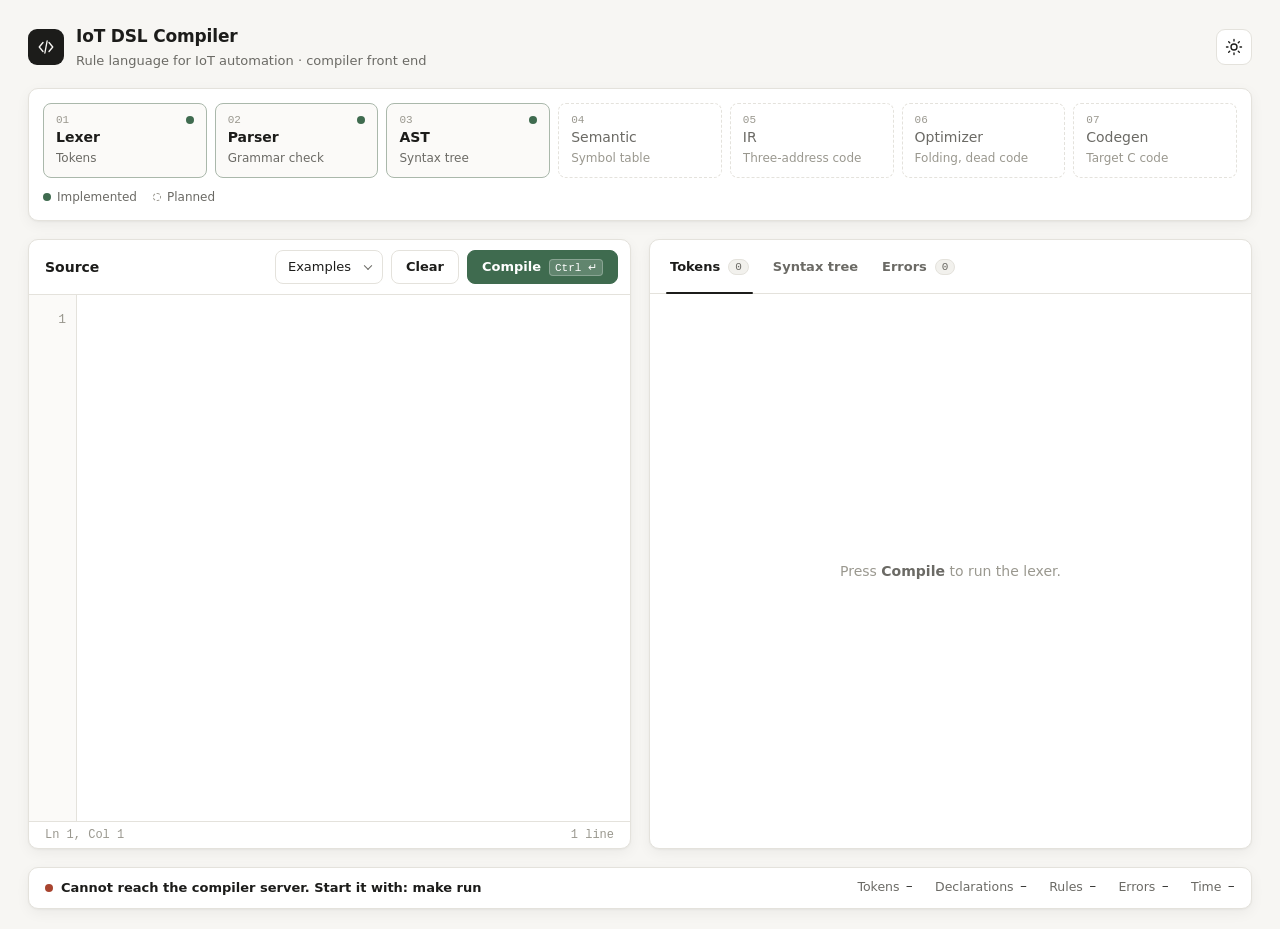
==== web/index.html @ 7264094f "Compiler front end: lexer, parser, AST and web demo - Hand-written lexer with line/column tracking a" ====
<!doctype html>
<html lang="en">
<head>
  <meta charset="utf-8">
  <meta name="viewport" content="width=device-width, initial-scale=1">
  <title>IoT DSL Compiler</title>
  <meta name="description" content="Front end of a compiler for an IoT automation language: lexical analysis, syntax analysis and AST construction.">
  <script>
    // Apply the saved theme before first paint to avoid a flash.
    try {
      var saved = localStorage.getItem("iotc-theme");
      if (saved === "light" || saved === "dark") document.documentElement.dataset.theme = saved;
    } catch (e) {}
  </script>
  <link rel="stylesheet" href="style.css">
</head>
<body>
  <div class="page">

    <header class="topbar">
      <div class="brand">
        <div class="mark" aria-hidden="true">
          <svg viewBox="0 0 24 24" width="18" height="18" fill="none" stroke="currentColor" stroke-width="1.8" stroke-linecap="round" stroke-linejoin="round">
            <path d="M8 6 3 12l5 6"/><path d="m16 6 5 6-5 6"/><path d="m13.5 4-3 16"/>
          </svg>
        </div>
        <div>
          <h1>IoT DSL Compiler</h1>
          <p class="subtitle">Rule language for IoT automation &middot; compiler front end</p>
        </div>
      </div>
      <div class="top-actions">
        <button id="themeToggle" class="icon-btn" type="button" aria-label="Switch theme" title="Switch theme">
          <svg class="icon-sun" viewBox="0 0 24 24" width="18" height="18" fill="none" stroke="currentColor" stroke-width="1.8" stroke-linecap="round">
            <circle cx="12" cy="12" r="4"/><path d="M12 2v2M12 20v2M4.9 4.9l1.4 1.4M17.7 17.7l1.4 1.4M2 12h2M20 12h2M4.9 19.1l1.4-1.4M17.7 6.3l1.4-1.4"/>
          </svg>
          <svg class="icon-moon" viewBox="0 0 24 24" width="18" height="18" fill="none" stroke="currentColor" stroke-width="1.8" stroke-linecap="round" stroke-linejoin="round">
            <path d="M20 14.5A8 8 0 0 1 9.5 4a8 8 0 1 0 10.5 10.5Z"/>
          </svg>
        </button>
      </div>
    </header>

    <section class="pipeline" aria-label="Compiler phases">
      <ol class="steps">
        <li class="step done" data-step="lexer">
          <span class="step-num">01</span><span class="step-name">Lexer</span><span class="step-sub">Tokens</span>
        </li>
        <li class="step done" data-step="parser">
          <span class="step-num">02</span><span class="step-name">Parser</span><span class="step-sub">Grammar check</span>
        </li>
        <li class="step done" data-step="ast">
          <span class="step-num">03</span><span class="step-name">AST</span><span class="step-sub">Syntax tree</span>
        </li>
        <li class="step planned">
          <span class="step-num">04</span><span class="step-name">Semantic</span><span class="step-sub">Symbol table</span>
        </li>
        <li class="step planned">
          <span class="step-num">05</span><span class="step-name">IR</span><span class="step-sub">Three-address code</span>
        </li>
        <li class="step planned">
          <span class="step-num">06</span><span class="step-name">Optimizer</span><span class="step-sub">Folding, dead code</span>
        </li>
        <li class="step planned">
          <span class="step-num">07</span><span class="step-name">Codegen</span><span class="step-sub">Target C code</span>
        </li>
      </ol>
      <div class="legend">
        <span><i class="dot dot-done"></i>Implemented</span>
        <span><i class="dot dot-planned"></i>Planned</span>
      </div>
    </section>

    <main class="workspace">
      <section class="panel editor-panel" aria-label="Source program">
        <div class="panel-head">
          <h2>Source</h2>
          <div class="controls">
            <label class="select-wrap">
              <span class="sr-only">Load example</span>
              <select id="examples"><option value="">Examples</option></select>
            </label>
            <button id="clearBtn" class="btn" type="button">Clear</button>
            <button id="compileBtn" class="btn btn-primary" type="button">
              Compile <kbd id="shortcut">Ctrl ↵</kbd>
            </button>
          </div>
        </div>

        <div class="editor">
          <div class="gutter" aria-hidden="true"><div id="gutterInner"></div></div>
          <div class="code">
            <pre id="highlight" class="code-layer" aria-hidden="true"></pre>
            <textarea id="source" class="code-layer" spellcheck="false" autocapitalize="off"
                      autocomplete="off" aria-label="DSL source code"></textarea>
          </div>
        </div>

        <div class="panel-foot">
          <span id="cursorPos">Ln 1, Col 1</span>
          <span id="lineCount">0 lines</span>
        </div>
      </section>

      <section class="panel output-panel" aria-label="Compiler output">
        <div class="tabs" role="tablist">
          <button class="tab active" role="tab" data-tab="tokens" aria-selected="true">
            Tokens <span class="count" id="tokenCount">0</span>
          </button>
          <button class="tab" role="tab" data-tab="ast" aria-selected="false">
            Syntax tree
          </button>
          <button class="tab" role="tab" data-tab="errors" aria-selected="false">
            Errors <span class="count" id="errorCount">0</span>
          </button>
          <span class="tab-indicator" id="tabIndicator"></span>
        </div>

        <div class="tab-body">
          <div class="pane active" id="pane-tokens" role="tabpanel">
            <div class="empty" id="tokensEmpty"><span>Press <strong>Compile</strong> to run the lexer.</span></div>
            <table class="token-table" id="tokenTable" hidden>
              <thead>
                <tr><th>#</th><th>Line:Col</th><th>Token</th><th>Lexeme</th></tr>
              </thead>
              <tbody id="tokenBody"></tbody>
            </table>
          </div>

          <div class="pane" id="pane-ast" role="tabpanel">
            <div class="pane-tools" id="astTools" hidden>
              <button class="link-btn" type="button" id="expandAll">Expand all</button>
              <button class="link-btn" type="button" id="collapseAll">Collapse all</button>
            </div>
            <div class="empty" id="astEmpty"><span>Press <strong>Compile</strong> to build the syntax tree.</span></div>
            <div class="tree" id="astTree"></div>
          </div>

          <div class="pane" id="pane-errors" role="tabpanel">
            <div class="empty" id="errorsEmpty"><span>Press <strong>Compile</strong> to check the program.</span></div>
            <ul class="error-list" id="errorList"></ul>
          </div>
        </div>
      </section>
    </main>

    <footer class="statusbar">
      <span class="status" id="status"><i class="status-dot"></i><span id="statusText">Ready</span></span>
      <span class="stat"><span class="stat-label">Tokens</span><span id="statTokens">–</span></span>
      <span class="stat"><span class="stat-label">Declarations</span><span id="statDecls">–</span></span>
      <span class="stat"><span class="stat-label">Rules</span><span id="statRules">–</span></span>
      <span class="stat"><span class="stat-label">Errors</span><span id="statErrors">–</span></span>
      <span class="stat"><span class="stat-label">Time</span><span id="statTime">–</span></span>
    </footer>

  </div>
  <script src="app.js"></script>
</body>
</html>
---- web/style.css ----
/* ---------- Theme tokens ---------------------------------------------- */

:root {
  --bg: #f7f6f3;
  --panel: #ffffff;
  --panel-2: #fbfaf8;
  --ink: #1c1c1a;
  --muted: #6b6a65;
  --faint: #9a988f;
  --line: #e4e2dc;
  --line-strong: #cfccc3;
  --hover: #f2f1ed;

  --accent: #3f6b4f;
  --accent-ink: #ffffff;
  --accent-hover: #345a42;
  --accent-soft: #e6eee8;

  --error: #a8442f;
  --error-soft: #f6e7e2;
  --warn: #9a5b13;
  --warn-soft: #f5ecdf;

  --syn-kw: #3f6b4f;
  --syn-state: #9a5b13;
  --syn-num: #2e6a78;
  --syn-op: #6b6a65;
  --syn-comment: #9a988f;

  --mark: rgba(214, 170, 60, 0.28);
  --shadow: 0 1px 2px rgba(28, 28, 26, 0.04), 0 4px 14px rgba(28, 28, 26, 0.05);
  --shadow-lift: 0 2px 4px rgba(28, 28, 26, 0.06), 0 8px 20px rgba(28, 28, 26, 0.08);

  --sans: ui-sans-serif, system-ui, -apple-system, "Segoe UI", Roboto, "Helvetica Neue", Arial, sans-serif;
  --mono: ui-monospace, "SF Mono", SFMono-Regular, Menlo, Consolas, "Liberation Mono", monospace;
  --radius: 10px;

  color-scheme: light;
}

@media (prefers-color-scheme: dark) {
  :root:not([data-theme="light"]) {
    --bg: #161615;
    --panel: #1f1f1d;
    --panel-2: #1b1b19;
    --ink: #ecebe7;
    --muted: #a3a19a;
    --faint: #75736c;
    --line: #2e2d2a;
    --line-strong: #44423d;
    --hover: #272724;

    --accent: #8db59a;
    --accent-ink: #13201a;
    --accent-hover: #a2c6ad;
    --accent-soft: #24302a;

    --error: #e08a76;
    --error-soft: #3a2420;
    --warn: #d9a35e;
    --warn-soft: #352a1c;

    --syn-kw: #8fbf9c;
    --syn-state: #d9a35e;
    --syn-num: #7fb6c2;
    --syn-op: #a3a19a;
    --syn-comment: #75736c;

    --mark: rgba(217, 163, 94, 0.25);
    --shadow: 0 1px 2px rgba(0, 0, 0, 0.3);
    --shadow-lift: 0 2px 4px rgba(0, 0, 0, 0.35), 0 8px 20px rgba(0, 0, 0, 0.3);

    color-scheme: dark;
  }
}

:root[data-theme="dark"] {
  --bg: #161615;
  --panel: #1f1f1d;
  --panel-2: #1b1b19;
  --ink: #ecebe7;
  --muted: #a3a19a;
  --faint: #75736c;
  --line: #2e2d2a;
  --line-strong: #44423d;
  --hover: #272724;

  --accent: #8db59a;
  --accent-ink: #13201a;
  --accent-hover: #a2c6ad;
  --accent-soft: #24302a;

  --error: #e08a76;
  --error-soft: #3a2420;
  --warn: #d9a35e;
  --warn-soft: #352a1c;

  --syn-kw: #8fbf9c;
  --syn-state: #d9a35e;
  --syn-num: #7fb6c2;
  --syn-op: #a3a19a;
  --syn-comment: #75736c;

  --mark: rgba(217, 163, 94, 0.25);
  --shadow: 0 1px 2px rgba(0, 0, 0, 0.3);
  --shadow-lift: 0 2px 4px rgba(0, 0, 0, 0.35), 0 8px 20px rgba(0, 0, 0, 0.3);

  color-scheme: dark;
}

/* ---------- Base ------------------------------------------------------- */

*, *::before, *::after { box-sizing: border-box; }

html, body { margin: 0; }

[hidden] { display: none !important; }

body {
  background: var(--bg);
  color: var(--ink);
  font: 14px/1.5 var(--sans);
  -webkit-font-smoothing: antialiased;
  transition: background-color 0.2s ease, color 0.2s ease;
}

button, select, textarea { font: inherit; color: inherit; }

.sr-only {
  position: absolute; width: 1px; height: 1px; overflow: hidden;
  clip: rect(0 0 0 0); white-space: nowrap;
}

.page {
  max-width: 1320px;
  margin: 0 auto;
  padding: 24px 28px 20px;
  display: flex;
  flex-direction: column;
  gap: 18px;
  min-height: 100vh;
}

/* ---------- Header ----------------------------------------------------- */

.topbar {
  display: flex;
  align-items: center;
  justify-content: space-between;
  gap: 16px;
}

.brand { display: flex; align-items: center; gap: 12px; min-width: 0; }

.mark {
  width: 36px; height: 36px;
  display: grid; place-items: center;
  border-radius: 9px;
  background: var(--ink);
  color: var(--bg);
  flex-shrink: 0;
}

h1 { font-size: 17px; font-weight: 650; letter-spacing: -0.01em; margin: 0; }
.subtitle { margin: 1px 0 0; color: var(--muted); font-size: 13px; }

.top-actions { display: flex; align-items: center; gap: 10px; }

.icon-btn {
  width: 36px; height: 36px;
  display: grid; place-items: center;
  border: 1px solid var(--line);
  border-radius: 9px;
  background: var(--panel);
  cursor: pointer;
  transition: transform 0.15s ease, border-color 0.15s ease, box-shadow 0.15s ease;
}
.icon-btn:hover { transform: translateY(-1px); border-color: var(--line-strong); box-shadow: var(--shadow-lift); }
.icon-btn:hover svg { transform: rotate(-15deg); }
.icon-btn:active { transform: translateY(0); box-shadow: none; }
.icon-btn svg { transition: transform 0.25s ease; }

.icon-moon { display: none; }
:root[data-theme="dark"] .icon-sun { display: none; }
:root[data-theme="dark"] .icon-moon { display: block; }
@media (prefers-color-scheme: dark) {
  :root:not([data-theme="light"]) .icon-sun { display: none; }
  :root:not([data-theme="light"]) .icon-moon { display: block; }
}

/* ---------- Pipeline --------------------------------------------------- */

.pipeline {
  background: var(--panel);
  border: 1px solid var(--line);
  border-radius: var(--radius);
  padding: 14px;
  box-shadow: var(--shadow);
}

.steps {
  list-style: none;
  margin: 0;
  padding: 0;
  display: grid;
  grid-template-columns: repeat(7, minmax(0, 1fr));
  gap: 8px;
}

.step {
  position: relative;
  display: flex;
  flex-direction: column;
  gap: 1px;
  padding: 10px 12px 10px;
  border-radius: 8px;
  border: 1px solid var(--line);
  background: var(--panel-2);
  transition: transform 0.15s ease, border-color 0.15s ease, box-shadow 0.15s ease;
}
.step:hover { transform: translateY(-1px); border-color: var(--line-strong); box-shadow: var(--shadow-lift); }

.step-num { font: 500 11px var(--mono); color: var(--faint); }
.step-name { font-weight: 600; font-size: 14px; }
.step-sub { font-size: 12px; color: var(--muted); white-space: nowrap; overflow: hidden; text-overflow: ellipsis; }

.step.done { border-color: color-mix(in srgb, var(--accent) 35%, var(--line)); }
.step.done::after {
  content: "";
  position: absolute;
  top: 12px; right: 12px;
  width: 8px; height: 8px;
  border-radius: 50%;
  background: var(--accent);
}
.step.done.has-error { border-color: color-mix(in srgb, var(--error) 45%, var(--line)); }
.step.done.has-error::after { background: var(--error); }

.step.planned { border-style: dashed; background: transparent; }
.step.planned .step-name { color: var(--muted); font-weight: 500; }
.step.planned .step-sub { color: var(--faint); }

.legend {
  display: flex;
  gap: 16px;
  margin-top: 10px;
  font-size: 12px;
  color: var(--muted);
}
.legend span { display: inline-flex; align-items: center; gap: 6px; }
.dot { width: 8px; height: 8px; border-radius: 50%; display: inline-block; }
.dot-done { background: var(--accent); }
.dot-planned { border: 1px dashed var(--faint); }

/* ---------- Workspace -------------------------------------------------- */

.workspace {
  display: grid;
  grid-template-columns: minmax(0, 1fr) minmax(0, 1fr);
  gap: 18px;
  height: clamp(460px, calc(100vh - 290px), 820px);
}

.panel {
  display: flex;
  flex-direction: column;
  min-height: 0;
  background: var(--panel);
  border: 1px solid var(--line);
  border-radius: var(--radius);
  box-shadow: var(--shadow);
  overflow: hidden;
}

.panel-head {
  display: flex;
  align-items: center;
  justify-content: space-between;
  gap: 12px;
  padding: 10px 12px 10px 16px;
  border-bottom: 1px solid var(--line);
  min-height: 54px;
}

h2 { font-size: 14px; font-weight: 600; margin: 0; }

.controls { display: flex; align-items: center; gap: 8px; flex-wrap: wrap; justify-content: flex-end; }

.panel-foot {
  display: flex;
  justify-content: space-between;
  padding: 6px 16px;
  border-top: 1px solid var(--line);
  font: 12px var(--mono);
  color: var(--faint);
}

/* ---------- Buttons ---------------------------------------------------- */

.btn {
  height: 34px;
  display: inline-flex;
  align-items: center;
  gap: 8px;
  padding: 0 14px;
  border: 1px solid var(--line);
  border-radius: 8px;
  background: var(--panel);
  font-weight: 550;
  font-size: 13px;
  cursor: pointer;
  transition: transform 0.15s ease, box-shadow 0.15s ease, border-color 0.15s ease, background-color 0.15s ease;
}
.btn:hover { transform: translateY(-1px); border-color: var(--line-strong); box-shadow: var(--shadow-lift); background: var(--hover); }
.btn:active { transform: translateY(0); box-shadow: none; }

.btn-primary {
  background: var(--accent);
  border-color: var(--accent);
  color: var(--accent-ink);
}
.btn-primary:hover { background: var(--accent-hover); border-color: var(--accent-hover); }
.btn-primary.busy { opacity: 0.75; cursor: progress; }

kbd {
  font: 500 11px var(--mono);
  padding: 1px 5px;
  border-radius: 4px;
  background: rgba(255, 255, 255, 0.18);
  border: 1px solid rgba(255, 255, 255, 0.25);
}
:root[data-theme="dark"] kbd { background: rgba(0, 0, 0, 0.12); border-color: rgba(0, 0, 0, 0.2); }
@media (prefers-color-scheme: dark) {
  :root:not([data-theme="light"]) kbd { background: rgba(0, 0, 0, 0.12); border-color: rgba(0, 0, 0, 0.2); }
}

.select-wrap { position: relative; display: inline-flex; }
.select-wrap::after {
  content: "";
  position: absolute;
  right: 12px; top: 50%;
  width: 6px; height: 6px;
  border-right: 1.5px solid var(--muted);
  border-bottom: 1.5px solid var(--muted);
  transform: translateY(-70%) rotate(45deg);
  pointer-events: none;
}
select {
  appearance: none;
  -webkit-appearance: none;
  height: 34px;
  padding: 0 30px 0 12px;
  border: 1px solid var(--line);
  border-radius: 8px;
  background: var(--panel);
  font-size: 13px;
  cursor: pointer;
  max-width: 190px;
  transition: border-color 0.15s ease, box-shadow 0.15s ease, transform 0.15s ease;
}
select:hover { border-color: var(--line-strong); box-shadow: var(--shadow-lift); transform: translateY(-1px); }

.link-btn {
  border: 0;
  background: none;
  padding: 2px 0;
  font-size: 12px;
  color: var(--muted);
  cursor: pointer;
  border-bottom: 1px solid transparent;
  transition: color 0.15s ease, border-color 0.15s ease;
}
.link-btn:hover { color: var(--ink); border-color: var(--line-strong); }

:focus-visible { outline: 2px solid var(--accent); outline-offset: 2px; }

/* ---------- Editor ----------------------------------------------------- */

.editor {
  flex: 1;
  min-height: 0;
  display: flex;
  background: var(--panel);
}

.gutter {
  width: 48px;
  flex-shrink: 0;
  overflow: hidden;
  border-right: 1px solid var(--line);
  background: var(--panel-2);
  color: var(--faint);
  font: 13px/22px var(--mono);
  text-align: right;
  user-select: none;
}
#gutterInner { padding: 14px 10px 14px 0; }
#gutterInner div.err { color: var(--error); font-weight: 600; }

.code { position: relative; flex: 1; min-width: 0; }

.code-layer {
  position: absolute;
  inset: 0;
  margin: 0;
  padding: 14px 16px;
  border: 0;
  font: 13px/22px var(--mono);
  white-space: pre;
  tab-size: 4;
  overflow: auto;
  letter-spacing: 0;
}

#highlight { overflow: hidden; color: var(--ink); pointer-events: none; }

#source {
  resize: none;
  background: transparent;
  color: transparent;
  caret-color: var(--ink);
  outline: none;
}
#source::selection { background: color-mix(in srgb, var(--accent) 25%, transparent); color: transparent; }

.s-kw { color: var(--syn-kw); font-weight: 600; }
.s-state { color: var(--syn-state); }
.s-num { color: var(--syn-num); }
.s-op { color: var(--syn-op); }
.s-comment { color: var(--syn-comment); font-style: italic; }
.s-bad { color: var(--error); }

.m-hover { background: var(--mark); border-radius: 3px; }
.m-error {
  text-decoration: underline wavy var(--error);
  text-decoration-thickness: 1px;
  text-underline-offset: 4px;
}

/* ---------- Tabs ------------------------------------------------------- */

.tabs {
  position: relative;
  display: flex;
  gap: 4px;
  padding: 0 10px;
  border-bottom: 1px solid var(--line);
  min-height: 54px;
  align-items: stretch;
}

.tab {
  position: relative;
  border: 0;
  background: none;
  padding: 0 10px;
  display: inline-flex;
  align-items: center;
  gap: 8px;
  color: var(--muted);
  font-weight: 550;
  font-size: 13px;
  cursor: pointer;
  transition: color 0.15s ease;
}
.tab::before {
  content: "";
  position: absolute;
  inset: 10px 0;
  border-radius: 7px;
  background: var(--hover);
  opacity: 0;
  transition: opacity 0.15s ease;
  z-index: -1;
}
.tab { z-index: 0; }
.tab:hover { color: var(--ink); }
.tab:hover::before { opacity: 1; }
.tab.active { color: var(--ink); }

.count {
  font: 500 11px var(--mono);
  padding: 1px 6px;
  border-radius: 999px;
  background: var(--hover);
  color: var(--muted);
  border: 1px solid var(--line);
}
.count.bad { background: var(--error-soft); color: var(--error); border-color: transparent; }

.tab-indicator {
  position: absolute;
  bottom: -1px;
  height: 2px;
  background: var(--ink);
  border-radius: 2px;
  transition: left 0.22s ease, width 0.22s ease;
}

.tab-body { position: relative; flex: 1; min-height: 0; }

.pane {
  position: absolute;
  inset: 0;
  overflow: auto;
  display: none;
}
.pane.active { display: block; animation: fade 0.18s ease; }

@keyframes fade { from { opacity: 0; transform: translateY(3px); } to { opacity: 1; transform: none; } }

.empty {
  height: 100%;
  min-height: 200px;
  display: flex;
  align-items: center;
  justify-content: center;
  padding: 24px;
  color: var(--faint);
  text-align: center;
}
.empty strong { color: var(--muted); font-weight: 600; }
.empty.ok { color: var(--muted); }
.empty .ok-icon {
  width: 34px; height: 34px;
  margin: 0 auto 10px;
  display: grid; place-items: center;
  border-radius: 50%;
  background: var(--accent-soft);
  color: var(--accent);
}

/* ---------- Token table ------------------------------------------------ */

.token-table { width: 100%; border-collapse: collapse; font-size: 13px; }

.token-table th {
  position: sticky;
  top: 0;
  z-index: 1;
  background: var(--panel);
  text-align: left;
  font-weight: 550;
  font-size: 12px;
  color: var(--muted);
  padding: 10px 16px;
  border-bottom: 1px solid var(--line);
}

.token-table td {
  padding: 7px 16px;
  border-bottom: 1px solid var(--line);
  font-family: var(--mono);
  font-size: 12.5px;
}
.token-table td:first-child, .token-table td:nth-child(2) { color: var(--faint); width: 1%; white-space: nowrap; }
.token-table tbody tr { transition: background-color 0.12s ease; cursor: default; }
.token-table tbody tr:hover { background: var(--hover); }
.token-table tbody tr:last-child td { border-bottom: 0; }

.pill {
  display: inline-block;
  font: 550 11px var(--mono);
  letter-spacing: 0.02em;
  padding: 2px 7px;
  border-radius: 5px;
  border: 1px solid var(--line);
  color: var(--muted);
  background: var(--panel-2);
}
.pill.keyword    { color: var(--syn-kw);    border-color: color-mix(in srgb, var(--syn-kw) 30%, var(--line)); }
.pill.state      { color: var(--syn-state); border-color: color-mix(in srgb, var(--syn-state) 30%, var(--line)); }
.pill.number     { color: var(--syn-num);   border-color: color-mix(in srgb, var(--syn-num) 30%, var(--line)); }
.pill.identifier { color: var(--ink); }

/* ---------- AST tree --------------------------------------------------- */

.pane-tools {
  position: sticky;
  top: 0;
  z-index: 1;
  display: flex;
  gap: 14px;
  justify-content: flex-end;
  padding: 8px 16px;
  background: var(--panel);
  border-bottom: 1px solid var(--line);
}

.tree { padding: 12px 16px 20px; font-size: 13px; }
.tree ul { list-style: none; margin: 0; padding: 0; }
.tree ul ul { margin-left: 13.5px; }
.tree li { position: relative; }
.tree ul ul > li { padding-left: 18px; }

/* connector lines */
.tree ul ul > li::before {
  content: "";
  position: absolute;
  left: 0; top: 0; bottom: 0;
  border-left: 1px solid var(--line-strong);
}
.tree ul ul > li:last-child::before { bottom: auto; height: 16px; }
.tree ul ul > li::after {
  content: "";
  position: absolute;
  left: 0; top: 16px;
  width: 14px;
  border-top: 1px solid var(--line-strong);
}

.tree li.collapsed > ul { display: none; }

.node {
  display: inline-flex;
  align-items: center;
  gap: 8px;
  height: 32px;
  padding: 0 10px 0 4px;
  border-radius: 7px;
  border: 1px solid transparent;
  transition: background-color 0.12s ease, border-color 0.12s ease;
  cursor: default;
  max-width: 100%;
}
.node:hover { background: var(--hover); border-color: var(--line); }

.twisty {
  width: 20px; height: 20px;
  display: grid; place-items: center;
  border: 0;
  border-radius: 5px;
  background: none;
  color: var(--faint);
  cursor: pointer;
  padding: 0;
  transition: transform 0.18s ease, color 0.15s ease, background-color 0.15s ease;
}
.twisty:hover { color: var(--ink); background: var(--line); }
li:not(.collapsed) > .node .twisty { transform: rotate(90deg); }
.twisty.leaf { visibility: hidden; }

.kind {
  width: 8px; height: 8px;
  border-radius: 2px;
  flex-shrink: 0;
  background: var(--faint);
}
.k-program, .k-rule, .k-decl { background: var(--ink); }
.k-block   { background: var(--line-strong); }
.k-logic   { background: var(--syn-kw); }
.k-compare { background: var(--syn-op); border-radius: 50%; }
.k-action  { background: var(--accent); border-radius: 50%; }
.k-ident   { background: transparent; border: 1.5px solid var(--muted); }
.k-number  { background: var(--syn-num); }
.k-state   { background: var(--syn-state); }
.k-type    { background: transparent; border: 1.5px solid var(--syn-num); }

.node-label { font-weight: 550; white-space: nowrap; }
.k-block ~ .node-label { color: var(--muted); font-weight: 500; }
.node-value { font-family: var(--mono); font-size: 12.5px; white-space: nowrap; overflow: hidden; text-overflow: ellipsis; }
.node-value.v-logic { color: var(--syn-kw); font-weight: 600; }
.node-value.v-number { color: var(--syn-num); }
.node-value.v-state { color: var(--syn-state); }
.node-pos { font: 11px var(--mono); color: var(--faint); opacity: 0; transition: opacity 0.12s ease; }
.node:hover .node-pos { opacity: 1; }

/* ---------- Errors ----------------------------------------------------- */

.error-list { list-style: none; margin: 0; padding: 8px; }

.error-item {
  display: grid;
  grid-template-columns: auto auto 1fr;
  gap: 10px;
  align-items: baseline;
  padding: 10px 12px;
  border-radius: 8px;
  border: 1px solid transparent;
  cursor: pointer;
  transition: background-color 0.12s ease, border-color 0.12s ease, transform 0.12s ease;
}
.error-item:hover { background: var(--hover); border-color: var(--line); transform: translateX(2px); }

.phase {
  font: 600 10.5px var(--mono);
  letter-spacing: 0.05em;
  text-transform: uppercase;
  padding: 2px 6px;
  border-radius: 4px;
}
.phase.lexical { color: var(--warn); background: var(--warn-soft); }
.phase.syntax { color: var(--error); background: var(--error-soft); }

.err-pos { font: 12px var(--mono); color: var(--faint); white-space: nowrap; }
.err-msg { line-height: 1.5; }
.err-msg code { font: 12.5px var(--mono); }

/* ---------- Status bar ------------------------------------------------- */

.statusbar {
  display: flex;
  flex-wrap: wrap;
  align-items: center;
  gap: 8px 22px;
  padding: 10px 16px;
  background: var(--panel);
  border: 1px solid var(--line);
  border-radius: var(--radius);
  font-size: 13px;
  box-shadow: var(--shadow);
}

.status { display: inline-flex; align-items: center; gap: 8px; font-weight: 600; margin-right: auto; }
.status-dot { width: 8px; height: 8px; border-radius: 50%; background: var(--faint); transition: background-color 0.2s ease; }
.status.ok .status-dot { background: var(--accent); }
.status.fail .status-dot { background: var(--error); }
.status.stale .status-dot { background: var(--warn); }

.stat { display: inline-flex; gap: 6px; font-family: var(--mono); font-size: 12.5px; }
.stat-label { color: var(--muted); font-family: var(--sans); font-size: 12.5px; }

/* ---------- Responsive ------------------------------------------------- */

@media (max-width: 1000px) {
  .step { padding: 9px 10px; }
  .step-sub { display: none; }
  .workspace { grid-template-columns: minmax(0, 1fr); height: auto; }
  .panel { height: 520px; }
}

@media (max-width: 600px) {
  .page { padding: 16px 16px 16px; gap: 14px; }
  .subtitle { display: none; }
  .steps {
    grid-template-columns: repeat(7, minmax(96px, 1fr));
    overflow-x: auto;
    padding-bottom: 4px;
    scrollbar-width: thin;
  }
  .panel { height: 460px; }
  .panel-head { flex-wrap: wrap; padding: 10px 12px; }
  .controls { justify-content: flex-start; }
  select { max-width: 140px; }
  #shortcut { display: none; }
  .gutter { width: 38px; }
  .token-table th, .token-table td { padding-left: 10px; padding-right: 10px; }
  .status { margin-right: 0; width: 100%; }
}

@media (prefers-reduced-motion: reduce) {
  *, *::before, *::after { transition: none !important; animation: none !important; }
}
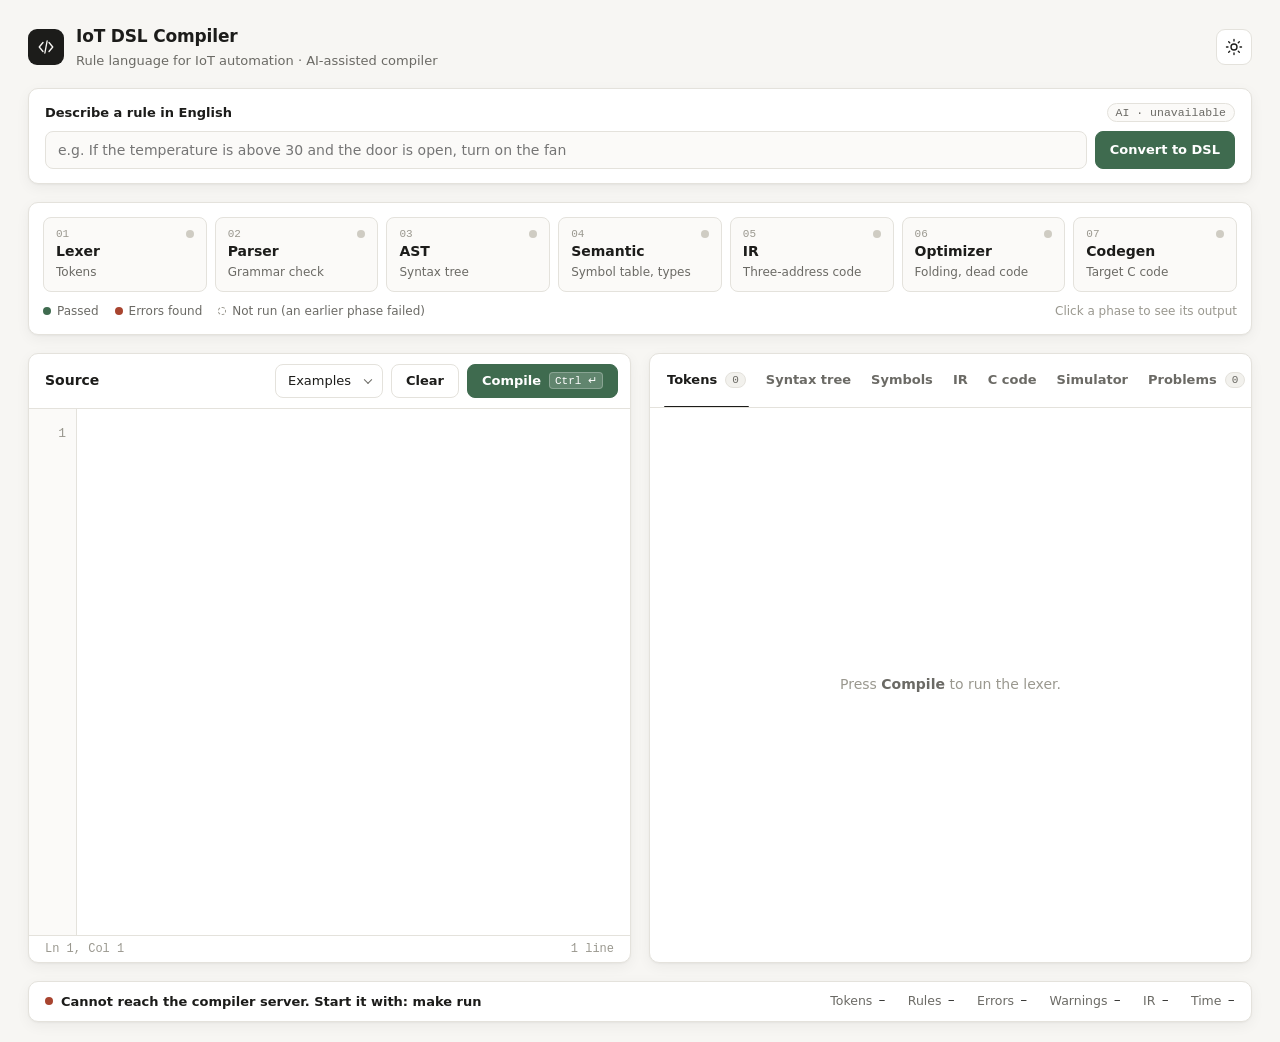
==== commit cb3f2be6: "Web interface for all compiler phases - Phase strip shows passed/error/not-run per phase and opens i" ====
--- a/web/index.html
+++ b/web/index.html
@@ -4,7 +4,7 @@
   <meta charset="utf-8">
   <meta name="viewport" content="width=device-width, initial-scale=1">
   <title>IoT DSL Compiler</title>
-  <meta name="description" content="Front end of a compiler for an IoT automation language: lexical analysis, syntax analysis and AST construction.">
+  <meta name="description" content="AI-assisted compiler for an IoT automation language: lexer, parser, semantic analysis, intermediate code, optimization and C code generation.">
   <script>
     // Apply the saved theme before first paint to avoid a flash.
     try {
@@ -26,7 +26,7 @@
         </div>
         <div>
           <h1>IoT DSL Compiler</h1>
-          <p class="subtitle">Rule language for IoT automation &middot; compiler front end</p>
+          <p class="subtitle">Rule language for IoT automation &middot; AI-assisted compiler</p>
         </div>
       </div>
       <div class="top-actions">
@@ -41,33 +41,63 @@
       </div>
     </header>
 
+    <!-- AI assistance: English -> DSL -->
+    <section class="assistant" aria-label="AI assistant">
+      <form class="ai-form" id="aiForm" autocomplete="off">
+        <label class="ai-label" for="aiInput">
+          <span>Describe a rule in English</span>
+          <span class="ai-badge" id="aiBadge" title="Which AI model converts English to DSL">AI &middot; checking…</span>
+        </label>
+        <div class="ai-row">
+          <input id="aiInput" type="text" maxlength="500"
+                 placeholder="e.g. If the temperature is above 30 and the door is open, turn on the fan">
+          <button id="aiBtn" class="btn btn-primary" type="submit">Convert to DSL</button>
+        </div>
+      </form>
+      <div class="ai-result" id="aiResult" hidden>
+        <div class="ai-result-head">
+          <span class="ai-check" id="aiCheck"></span>
+          <span class="ai-meta" id="aiMeta"></span>
+        </div>
+        <pre class="ai-code" id="aiCode"></pre>
+        <p class="ai-note" id="aiNote" hidden></p>
+        <div class="ai-actions">
+          <button class="btn btn-primary" type="button" id="aiReplace">Replace editor</button>
+          <button class="btn" type="button" id="aiAppend">Add to editor</button>
+          <button class="link-btn" type="button" id="aiDismiss">Dismiss</button>
+        </div>
+      </div>
+    </section>
+
     <section class="pipeline" aria-label="Compiler phases">
       <ol class="steps">
-        <li class="step done" data-step="lexer">
+        <li><button class="step" type="button" data-step="lexer" data-tab="tokens">
           <span class="step-num">01</span><span class="step-name">Lexer</span><span class="step-sub">Tokens</span>
-        </li>
-        <li class="step done" data-step="parser">
+        </button></li>
+        <li><button class="step" type="button" data-step="parser" data-tab="ast">
           <span class="step-num">02</span><span class="step-name">Parser</span><span class="step-sub">Grammar check</span>
-        </li>
-        <li class="step done" data-step="ast">
+        </button></li>
+        <li><button class="step" type="button" data-step="ast" data-tab="ast">
           <span class="step-num">03</span><span class="step-name">AST</span><span class="step-sub">Syntax tree</span>
-        </li>
-        <li class="step planned">
-          <span class="step-num">04</span><span class="step-name">Semantic</span><span class="step-sub">Symbol table</span>
-        </li>
-        <li class="step planned">
+        </button></li>
+        <li><button class="step" type="button" data-step="semantic" data-tab="symbols">
+          <span class="step-num">04</span><span class="step-name">Semantic</span><span class="step-sub">Symbol table, types</span>
+        </button></li>
+        <li><button class="step" type="button" data-step="ir" data-tab="ir" data-ir="original">
           <span class="step-num">05</span><span class="step-name">IR</span><span class="step-sub">Three-address code</span>
-        </li>
-        <li class="step planned">
+        </button></li>
+        <li><button class="step" type="button" data-step="optimizer" data-tab="ir" data-ir="optimized">
           <span class="step-num">06</span><span class="step-name">Optimizer</span><span class="step-sub">Folding, dead code</span>
-        </li>
-        <li class="step planned">
+        </button></li>
+        <li><button class="step" type="button" data-step="codegen" data-tab="c">
           <span class="step-num">07</span><span class="step-name">Codegen</span><span class="step-sub">Target C code</span>
-        </li>
+        </button></li>
       </ol>
       <div class="legend">
-        <span><i class="dot dot-done"></i>Implemented</span>
-        <span><i class="dot dot-planned"></i>Planned</span>
+        <span><i class="dot dot-ok"></i>Passed</span>
+        <span><i class="dot dot-error"></i>Errors found</span>
+        <span><i class="dot dot-skipped"></i>Not run (an earlier phase failed)</span>
+        <span class="legend-hint">Click a phase to see its output</span>
       </div>
     </section>
 
@@ -107,28 +137,31 @@
           <button class="tab active" role="tab" data-tab="tokens" aria-selected="true">
             Tokens <span class="count" id="tokenCount">0</span>
           </button>
-          <button class="tab" role="tab" data-tab="ast" aria-selected="false">
-            Syntax tree
-          </button>
-          <button class="tab" role="tab" data-tab="errors" aria-selected="false">
-            Errors <span class="count" id="errorCount">0</span>
+          <button class="tab" role="tab" data-tab="ast" aria-selected="false">Syntax tree</button>
+          <button class="tab" role="tab" data-tab="symbols" aria-selected="false">Symbols</button>
+          <button class="tab" role="tab" data-tab="ir" aria-selected="false">IR</button>
+          <button class="tab" role="tab" data-tab="c" aria-selected="false">C code</button>
+          <button class="tab" role="tab" data-tab="sim" aria-selected="false">Simulator</button>
+          <button class="tab" role="tab" data-tab="problems" aria-selected="false">
+            Problems <span class="count" id="problemCount">0</span>
           </button>
           <span class="tab-indicator" id="tabIndicator"></span>
         </div>
 
         <div class="tab-body">
+          <!-- Phase 1 -->
           <div class="pane active" id="pane-tokens" role="tabpanel">
             <div class="empty" id="tokensEmpty"><span>Press <strong>Compile</strong> to run the lexer.</span></div>
-            <table class="token-table" id="tokenTable" hidden>
-              <thead>
-                <tr><th>#</th><th>Line:Col</th><th>Token</th><th>Lexeme</th></tr>
-              </thead>
+            <table class="data-table" id="tokenTable" hidden>
+              <thead><tr><th>#</th><th>Line:Col</th><th>Token</th><th>Lexeme</th></tr></thead>
               <tbody id="tokenBody"></tbody>
             </table>
           </div>
 
+          <!-- Phases 2-3 -->
           <div class="pane" id="pane-ast" role="tabpanel">
             <div class="pane-tools" id="astTools" hidden>
+              <span class="pane-title">Abstract syntax tree</span>
               <button class="link-btn" type="button" id="expandAll">Expand all</button>
               <button class="link-btn" type="button" id="collapseAll">Collapse all</button>
             </div>
@@ -136,8 +169,70 @@
             <div class="tree" id="astTree"></div>
           </div>
 
-          <div class="pane" id="pane-errors" role="tabpanel">
-            <div class="empty" id="errorsEmpty"><span>Press <strong>Compile</strong> to check the program.</span></div>
+          <!-- Phase 4 -->
+          <div class="pane" id="pane-symbols" role="tabpanel">
+            <div class="empty" id="symbolsEmpty"><span>Press <strong>Compile</strong> to build the symbol table.</span></div>
+            <div id="symbolsBody" hidden>
+              <table class="data-table">
+                <thead><tr><th>Name</th><th>Kind</th><th>Type</th><th>Declared</th><th>Uses</th></tr></thead>
+                <tbody id="symbolRows"></tbody>
+              </table>
+              <div class="note-block">
+                <h3>Built-in actions</h3>
+                <p class="mono-list">turn_on(device) &middot; turn_off(device) &middot; toggle(device) &middot; set_level(device, number)</p>
+                <h3>Type rules</h3>
+                <p>NUMBER sensors compare with numbers using &gt; &lt; &gt;= &lt;= == !=. STATE sensors compare only with == and != against ON, OFF, OPEN, CLOSED, TRUE, FALSE. Every name must be declared once.</p>
+              </div>
+            </div>
+          </div>
+
+          <!-- Phases 5-6 -->
+          <div class="pane" id="pane-ir" role="tabpanel">
+            <div class="empty" id="irEmpty"><span>Intermediate code is generated once the program passes semantic analysis.</span></div>
+            <div id="irBody" hidden>
+              <div class="pane-tools">
+                <div class="segmented" role="group" aria-label="IR version">
+                  <button type="button" class="seg active" data-ir="original">Original</button>
+                  <button type="button" class="seg" data-ir="optimized">Optimized</button>
+                </div>
+                <span class="ir-summary" id="irSummary"></span>
+              </div>
+              <div class="opt-report" id="optReport" hidden></div>
+              <ol class="ir-list" id="irList"></ol>
+            </div>
+          </div>
+
+          <!-- Phase 7 -->
+          <div class="pane" id="pane-c" role="tabpanel">
+            <div class="empty" id="cEmpty"><span>C code is generated once the program compiles without errors.</span></div>
+            <div id="cBody" hidden>
+              <div class="pane-tools">
+                <span class="pane-title">Generated from the optimized IR</span>
+                <button class="link-btn" type="button" id="copyC">Copy</button>
+                <button class="btn btn-small" type="button" id="runC" title="Compiles this C code with the runtime and runs it with the simulator's sensor values">Build &amp; run</button>
+              </div>
+              <div class="run-output" id="runOutput" hidden></div>
+              <pre class="c-code" id="cCode"></pre>
+            </div>
+          </div>
+
+          <!-- Simulator -->
+          <div class="pane" id="pane-sim" role="tabpanel">
+            <div class="empty" id="simEmpty"><span>The simulator runs once the program compiles without errors.</span></div>
+            <div id="simBody" class="sim" hidden>
+              <p class="sim-intro">Change the sensor values. The optimized intermediate code runs in the browser on every change.</p>
+              <h3>Sensors</h3>
+              <div class="sensor-list" id="sensorList"></div>
+              <h3>Devices</h3>
+              <div class="device-grid" id="deviceGrid"></div>
+              <h3>Rules</h3>
+              <ol class="rule-list" id="ruleList"></ol>
+            </div>
+          </div>
+
+          <!-- Errors and warnings -->
+          <div class="pane" id="pane-problems" role="tabpanel">
+            <div class="empty" id="problemsEmpty"><span>Press <strong>Compile</strong> to check the program.</span></div>
             <ul class="error-list" id="errorList"></ul>
           </div>
         </div>
@@ -147,9 +242,10 @@
     <footer class="statusbar">
       <span class="status" id="status"><i class="status-dot"></i><span id="statusText">Ready</span></span>
       <span class="stat"><span class="stat-label">Tokens</span><span id="statTokens">–</span></span>
-      <span class="stat"><span class="stat-label">Declarations</span><span id="statDecls">–</span></span>
       <span class="stat"><span class="stat-label">Rules</span><span id="statRules">–</span></span>
       <span class="stat"><span class="stat-label">Errors</span><span id="statErrors">–</span></span>
+      <span class="stat"><span class="stat-label">Warnings</span><span id="statWarnings">–</span></span>
+      <span class="stat"><span class="stat-label">IR</span><span id="statIr">–</span></span>
       <span class="stat"><span class="stat-label">Time</span><span id="statTime">–</span></span>
     </footer>
 
--- a/web/style.css
+++ b/web/style.css
@@ -206,39 +206,47 @@
   grid-template-columns: repeat(7, minmax(0, 1fr));
   gap: 8px;
 }
+.steps li { min-width: 0; }
 
 .step {
   position: relative;
+  width: 100%;
   display: flex;
   flex-direction: column;
+  align-items: flex-start;
   gap: 1px;
   padding: 10px 12px 10px;
   border-radius: 8px;
   border: 1px solid var(--line);
   background: var(--panel-2);
+  text-align: left;
+  cursor: pointer;
   transition: transform 0.15s ease, border-color 0.15s ease, box-shadow 0.15s ease;
 }
 .step:hover { transform: translateY(-1px); border-color: var(--line-strong); box-shadow: var(--shadow-lift); }
+.step.current { border-color: var(--ink); }
 
 .step-num { font: 500 11px var(--mono); color: var(--faint); }
 .step-name { font-weight: 600; font-size: 14px; }
 .step-sub { font-size: 12px; color: var(--muted); white-space: nowrap; overflow: hidden; text-overflow: ellipsis; }
 
-.step.done { border-color: color-mix(in srgb, var(--accent) 35%, var(--line)); }
-.step.done::after {
+.step::after {
   content: "";
   position: absolute;
   top: 12px; right: 12px;
   width: 8px; height: 8px;
   border-radius: 50%;
-  background: var(--accent);
-}
-.step.done.has-error { border-color: color-mix(in srgb, var(--error) 45%, var(--line)); }
-.step.done.has-error::after { background: var(--error); }
-
-.step.planned { border-style: dashed; background: transparent; }
-.step.planned .step-name { color: var(--muted); font-weight: 500; }
-.step.planned .step-sub { color: var(--faint); }
+  background: var(--line-strong);
+  transition: background-color 0.2s ease;
+}
+.step[data-status="ok"] { border-color: color-mix(in srgb, var(--accent) 35%, var(--line)); }
+.step[data-status="ok"]::after { background: var(--accent); }
+.step[data-status="error"] { border-color: color-mix(in srgb, var(--error) 45%, var(--line)); }
+.step[data-status="error"]::after { background: var(--error); }
+.step[data-status="skipped"] { border-style: dashed; background: transparent; }
+.step[data-status="skipped"]::after { background: transparent; border: 1px dashed var(--faint); }
+.step[data-status="skipped"] .step-name { color: var(--muted); font-weight: 500; }
+.step[data-status="current"] { border-color: var(--ink); }
 
 .legend {
   display: flex;
@@ -249,8 +257,11 @@
 }
 .legend span { display: inline-flex; align-items: center; gap: 6px; }
 .dot { width: 8px; height: 8px; border-radius: 50%; display: inline-block; }
-.dot-done { background: var(--accent); }
-.dot-planned { border: 1px dashed var(--faint); }
+.dot-ok { background: var(--accent); }
+.dot-error { background: var(--error); }
+.dot-skipped { border: 1px dashed var(--faint); }
+.legend { flex-wrap: wrap; }
+.legend-hint { margin-left: auto; color: var(--faint); }
 
 /* ---------- Workspace -------------------------------------------------- */
 
@@ -442,18 +453,23 @@
 .tabs {
   position: relative;
   display: flex;
-  gap: 4px;
-  padding: 0 10px;
+  gap: 2px;
+  padding: 0 8px;
   border-bottom: 1px solid var(--line);
   min-height: 54px;
   align-items: stretch;
-}
+  overflow-x: auto;
+  scrollbar-width: none;
+}
+.tabs::-webkit-scrollbar { display: none; }
 
 .tab {
   position: relative;
+  flex-shrink: 0;
+  white-space: nowrap;
   border: 0;
   background: none;
-  padding: 0 10px;
+  padding: 0 9px;
   display: inline-flex;
   align-items: center;
   gap: 8px;
@@ -532,9 +548,9 @@
 
 /* ---------- Token table ------------------------------------------------ */
 
-.token-table { width: 100%; border-collapse: collapse; font-size: 13px; }
-
-.token-table th {
+.data-table { width: 100%; border-collapse: collapse; font-size: 13px; }
+
+.data-table th {
   position: sticky;
   top: 0;
   z-index: 1;
@@ -547,16 +563,16 @@
   border-bottom: 1px solid var(--line);
 }
 
-.token-table td {
+.data-table td {
   padding: 7px 16px;
   border-bottom: 1px solid var(--line);
   font-family: var(--mono);
   font-size: 12.5px;
 }
-.token-table td:first-child, .token-table td:nth-child(2) { color: var(--faint); width: 1%; white-space: nowrap; }
-.token-table tbody tr { transition: background-color 0.12s ease; cursor: default; }
-.token-table tbody tr:hover { background: var(--hover); }
-.token-table tbody tr:last-child td { border-bottom: 0; }
+.data-table td:first-child, .data-table td:nth-child(2) { color: var(--faint); width: 1%; white-space: nowrap; }
+.data-table tbody tr { transition: background-color 0.12s ease; cursor: default; }
+.data-table tbody tr:hover { background: var(--hover); }
+.data-table tbody tr:last-child td { border-bottom: 0; }
 
 .pill {
   display: inline-block;
@@ -578,10 +594,12 @@
 .pane-tools {
   position: sticky;
   top: 0;
-  z-index: 1;
-  display: flex;
+  z-index: 2;
+  display: flex;
+  align-items: center;
   gap: 14px;
   justify-content: flex-end;
+  min-height: 46px;
   padding: 8px 16px;
   background: var(--panel);
   border-bottom: 1px solid var(--line);
@@ -671,7 +689,7 @@
 
 .error-item {
   display: grid;
-  grid-template-columns: auto auto 1fr;
+  grid-template-columns: auto auto 1fr auto;
   gap: 10px;
   align-items: baseline;
   padding: 10px 12px;
@@ -691,6 +709,22 @@
 }
 .phase.lexical { color: var(--warn); background: var(--warn-soft); }
 .phase.syntax { color: var(--error); background: var(--error-soft); }
+.phase.semantic { color: var(--accent); background: var(--accent-soft); }
+.error-item.warning .err-msg { color: var(--muted); }
+.sev { font: 600 10.5px var(--mono); color: var(--warn); margin-right: 6px; text-transform: uppercase; letter-spacing: 0.04em; }
+.explain-btn { align-self: center; }
+.explanation {
+  grid-column: 1 / -1;
+  margin: 2px 0 2px;
+  padding: 10px 12px;
+  border-radius: 8px;
+  background: var(--panel-2);
+  border: 1px solid var(--line);
+  white-space: pre-wrap;
+  line-height: 1.55;
+  cursor: default;
+}
+.explanation .by { display: block; margin-top: 6px; font-size: 11.5px; color: var(--faint); }
 
 .err-pos { font: 12px var(--mono); color: var(--faint); white-space: nowrap; }
 .err-msg { line-height: 1.5; }
@@ -721,6 +755,234 @@
 .stat-label { color: var(--muted); font-family: var(--sans); font-size: 12.5px; }
 
 /* ---------- Responsive ------------------------------------------------- */
+
+/* ---------- AI assistant ---------------------------------------------- */
+
+.assistant {
+  background: var(--panel);
+  border: 1px solid var(--line);
+  border-radius: var(--radius);
+  padding: 14px 16px;
+  box-shadow: var(--shadow);
+}
+.ai-label {
+  display: flex;
+  align-items: center;
+  justify-content: space-between;
+  gap: 12px;
+  font-weight: 600;
+  font-size: 13px;
+  margin-bottom: 8px;
+}
+.ai-badge {
+  font: 500 11.5px var(--mono);
+  color: var(--muted);
+  padding: 2px 8px;
+  border-radius: 999px;
+  border: 1px solid var(--line);
+  background: var(--panel-2);
+  white-space: nowrap;
+}
+.ai-badge.live { color: var(--accent); border-color: color-mix(in srgb, var(--accent) 35%, var(--line)); }
+.ai-row { display: flex; gap: 8px; }
+#aiInput {
+  flex: 1;
+  min-width: 0;
+  height: 38px;
+  padding: 0 12px;
+  border: 1px solid var(--line);
+  border-radius: 8px;
+  background: var(--panel-2);
+  font: inherit;
+  color: var(--ink);
+  transition: border-color 0.15s ease, box-shadow 0.15s ease;
+}
+#aiInput:hover { border-color: var(--line-strong); }
+#aiInput:focus { outline: none; border-color: var(--accent); box-shadow: 0 0 0 3px color-mix(in srgb, var(--accent) 18%, transparent); }
+#aiBtn { height: 38px; }
+.btn.busy, .btn:disabled { opacity: 0.7; cursor: progress; transform: none; box-shadow: none; }
+
+.ai-result {
+  margin-top: 12px;
+  border: 1px solid var(--line);
+  border-radius: 8px;
+  background: var(--panel-2);
+  animation: fade 0.18s ease;
+}
+.ai-result-head {
+  display: flex;
+  flex-wrap: wrap;
+  gap: 6px 14px;
+  align-items: center;
+  padding: 10px 12px;
+  border-bottom: 1px solid var(--line);
+  font-size: 13px;
+}
+.ai-check { font-weight: 600; }
+.ai-check.ok { color: var(--accent); }
+.ai-check.bad { color: var(--error); }
+.ai-meta { color: var(--faint); font-size: 12px; }
+.ai-code { margin: 0; padding: 12px 14px; font: 13px/22px var(--mono); overflow-x: auto; }
+.ai-note { margin: 0; padding: 0 14px 10px; color: var(--muted); font-size: 12.5px; }
+.ai-actions { display: flex; flex-wrap: wrap; align-items: center; gap: 8px; padding: 0 12px 12px; }
+
+/* ---------- Symbols, IR, C, simulator ----------------------------------- */
+
+.pane-title { margin-right: auto; font-size: 12px; font-weight: 550; color: var(--muted); }
+.btn-small { height: 30px; padding: 0 12px; font-size: 12.5px; }
+
+.kind-tag { font: 550 11px var(--mono); padding: 2px 7px; border-radius: 5px; border: 1px solid var(--line); }
+.kind-tag.sensor { color: var(--syn-num); border-color: color-mix(in srgb, var(--syn-num) 30%, var(--line)); }
+.kind-tag.device { color: var(--accent); border-color: color-mix(in srgb, var(--accent) 30%, var(--line)); }
+.uses-zero { color: var(--warn); }
+
+.note-block { padding: 6px 16px 18px; color: var(--muted); font-size: 13px; }
+.note-block h3, .sim h3 {
+  margin: 16px 0 6px;
+  font-size: 11.5px;
+  font-weight: 600;
+  letter-spacing: 0.06em;
+  text-transform: uppercase;
+  color: var(--faint);
+}
+.note-block p { margin: 0; line-height: 1.6; }
+.mono-list { font-family: var(--mono); font-size: 12.5px; color: var(--ink); }
+
+.segmented {
+  display: inline-flex;
+  padding: 2px;
+  border-radius: 8px;
+  background: var(--hover);
+  border: 1px solid var(--line);
+  margin-right: auto;
+}
+.seg {
+  border: 0;
+  background: none;
+  padding: 4px 12px;
+  border-radius: 6px;
+  font-size: 12.5px;
+  font-weight: 550;
+  color: var(--muted);
+  cursor: pointer;
+  transition: background-color 0.15s ease, color 0.15s ease, box-shadow 0.15s ease;
+}
+.seg:hover { color: var(--ink); }
+.seg.active { background: var(--panel); color: var(--ink); box-shadow: 0 1px 2px rgba(0, 0, 0, 0.08); }
+.ir-summary { font: 12px var(--mono); color: var(--muted); }
+
+.opt-report { display: flex; flex-wrap: wrap; gap: 6px; padding: 12px 16px 0; }
+.chip {
+  font-size: 12px;
+  padding: 3px 9px;
+  border-radius: 999px;
+  border: 1px solid var(--line);
+  color: var(--muted);
+  background: var(--panel-2);
+  cursor: default;
+  transition: border-color 0.15s ease, color 0.15s ease;
+}
+.chip b { font-family: var(--mono); color: var(--accent); font-weight: 600; margin-left: 4px; }
+.chip:hover { border-color: var(--line-strong); color: var(--ink); }
+
+.ir-list { list-style: none; margin: 0; padding: 10px 0 18px; font: 13px/24px var(--mono); counter-reset: ir; }
+.ir-list li { display: flex; padding: 0 16px; transition: background-color 0.12s ease; }
+.ir-list li:hover { background: var(--hover); }
+.ir-list .ln { width: 34px; flex-shrink: 0; color: var(--faint); text-align: right; padding-right: 14px; user-select: none; }
+.ir-list .ins { white-space: pre; }
+.ir-list li.indent .ins { padding-left: 22px; }
+.ir-list li.rule-row { margin-top: 8px; }
+.ir-list li.rule-row:first-child { margin-top: 0; }
+.ir-list li.empty-rule .ins::after { content: "   (no code left: removed by the optimizer)"; color: var(--faint); font-style: italic; }
+.i-kw { color: var(--syn-kw); font-weight: 600; }
+.i-temp { color: var(--muted); }
+.i-label { color: var(--warn); font-weight: 600; }
+.i-num { color: var(--syn-num); }
+.i-state { color: var(--syn-state); }
+.i-comment { color: var(--syn-comment); font-style: italic; }
+
+.c-code { margin: 0; padding: 14px 16px 20px; font: 13px/22px var(--mono); white-space: pre; }
+.c-kw { color: var(--syn-kw); font-weight: 600; }
+.c-type { color: var(--syn-num); }
+.c-str { color: var(--syn-state); }
+.c-num { color: var(--syn-num); }
+.c-const { color: var(--syn-state); }
+.c-comment { color: var(--syn-comment); font-style: italic; }
+.c-pre { color: var(--warn); }
+
+.run-output {
+  margin: 12px 16px 0;
+  border: 1px solid var(--line);
+  border-radius: 8px;
+  background: var(--panel-2);
+  font-size: 12.5px;
+  animation: fade 0.18s ease;
+}
+.run-output .cmd { padding: 8px 12px; border-bottom: 1px solid var(--line); font: 12px/1.7 var(--mono); color: var(--muted); white-space: pre-wrap; word-break: break-all; }
+.run-output pre { margin: 0; padding: 10px 12px; font: 12.5px/1.6 var(--mono); white-space: pre-wrap; }
+.run-output.bad pre { color: var(--error); }
+
+.sim { padding: 6px 16px 20px; }
+.sim-intro { margin: 8px 0 0; color: var(--muted); font-size: 13px; }
+.sensor-list { display: flex; flex-direction: column; gap: 8px; }
+.sensor {
+  display: grid;
+  grid-template-columns: 150px 1fr auto;
+  align-items: center;
+  gap: 12px;
+  padding: 10px 12px;
+  border: 1px solid var(--line);
+  border-radius: 8px;
+  transition: border-color 0.15s ease;
+}
+.sensor:hover { border-color: var(--line-strong); }
+.sensor-name { font: 600 13px var(--mono); overflow: hidden; text-overflow: ellipsis; }
+.sensor-type { display: block; font: 11px var(--sans); color: var(--faint); }
+.sensor input[type="range"] { width: 100%; accent-color: var(--accent); cursor: pointer; }
+.sensor input[type="number"] {
+  width: 76px;
+  height: 30px;
+  padding: 0 8px;
+  border: 1px solid var(--line);
+  border-radius: 6px;
+  background: var(--panel-2);
+  color: var(--ink);
+  font: 13px var(--mono);
+}
+.sensor .segmented { margin: 0; justify-self: start; grid-column: 2 / 4; }
+
+.device-grid { display: grid; grid-template-columns: repeat(auto-fill, minmax(130px, 1fr)); gap: 8px; }
+.device {
+  padding: 12px;
+  border: 1px solid var(--line);
+  border-radius: 8px;
+  background: var(--panel-2);
+  transition: border-color 0.2s ease, background-color 0.2s ease, transform 0.15s ease;
+}
+.device:hover { transform: translateY(-1px); }
+.device-name { font: 600 13px var(--mono); }
+.device-state { display: flex; align-items: center; gap: 6px; margin-top: 6px; font-size: 12.5px; color: var(--muted); }
+.device-state i { width: 8px; height: 8px; border-radius: 50%; background: var(--line-strong); transition: background-color 0.2s ease, box-shadow 0.2s ease; }
+.device.on { border-color: color-mix(in srgb, var(--accent) 45%, var(--line)); background: var(--accent-soft); }
+.device.on .device-state { color: var(--accent); font-weight: 600; }
+.device.on .device-state i { background: var(--accent); box-shadow: 0 0 0 3px color-mix(in srgb, var(--accent) 22%, transparent); }
+.level-bar { height: 4px; margin-top: 8px; border-radius: 2px; background: var(--line); overflow: hidden; }
+.level-bar span { display: block; height: 100%; background: var(--accent); transition: width 0.2s ease; }
+
+.rule-list { list-style: none; margin: 0; padding: 0; display: flex; flex-direction: column; gap: 6px; }
+.rule-list li {
+  display: flex;
+  justify-content: space-between;
+  gap: 12px;
+  padding: 8px 12px;
+  border-radius: 8px;
+  border: 1px solid var(--line);
+  font-size: 13px;
+}
+.rule-list .rule-name { font-weight: 600; white-space: nowrap; }
+.rule-list .rule-name small { font-weight: 400; color: var(--faint); margin-left: 6px; }
+.rule-list .rule-acts { font: 12.5px var(--mono); color: var(--muted); text-align: right; }
+.rule-list li.fired .rule-acts { color: var(--accent); }
 
 @media (max-width: 1000px) {
   .step { padding: 9px 10px; }
@@ -744,10 +1006,24 @@
   select { max-width: 140px; }
   #shortcut { display: none; }
   .gutter { width: 38px; }
-  .token-table th, .token-table td { padding-left: 10px; padding-right: 10px; }
+  .data-table th, .data-table td { padding-left: 10px; padding-right: 10px; }
   .status { margin-right: 0; width: 100%; }
+  .ai-row { flex-direction: column; }
+  .ai-label { flex-wrap: wrap; }
+  .legend-hint { display: none; }
+  .sensor { grid-template-columns: 1fr auto; }
+  .sensor input[type="range"] { grid-column: 1 / -1; grid-row: 2; }
+  .sensor .segmented { grid-column: 1 / -1; }
+  .error-item { grid-template-columns: auto 1fr; }
+  .error-item .err-msg { grid-column: 1 / -1; }
 }
 
 @media (prefers-reduced-motion: reduce) {
   *, *::before, *::after { transition: none !important; animation: none !important; }
 }
+
+.m-warn {
+  text-decoration: underline dotted var(--warn);
+  text-decoration-thickness: 1.5px;
+  text-underline-offset: 4px;
+}
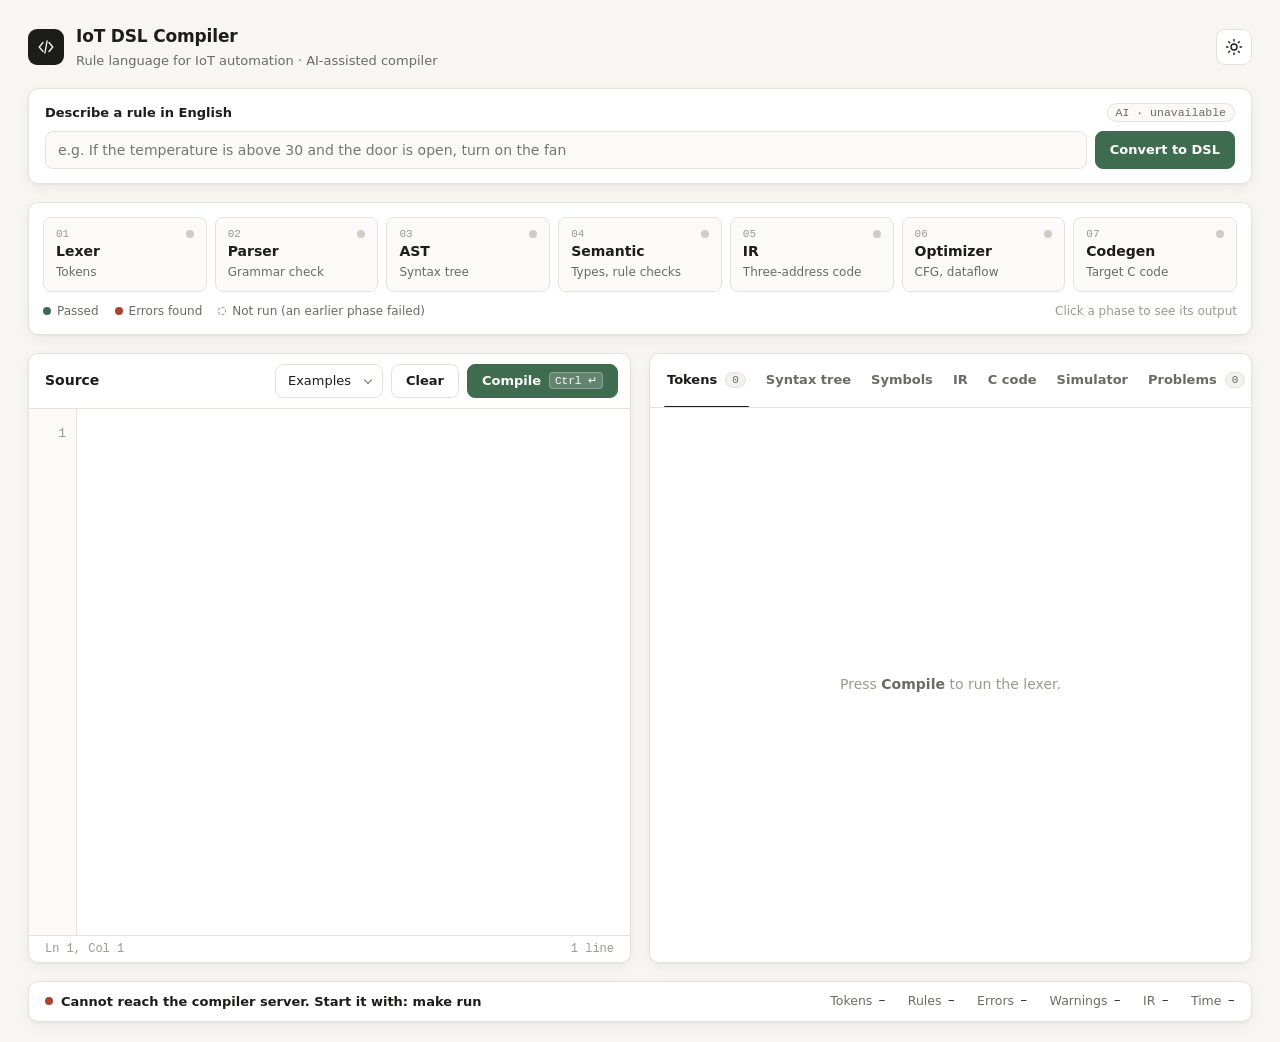
==== commit b3d1fefc: "Show basic blocks and liveness in the web page; AI knows ELSE IF - IR tab: Basic blocks view with CF" ====
--- a/web/index.html
+++ b/web/index.html
@@ -81,13 +81,13 @@
           <span class="step-num">03</span><span class="step-name">AST</span><span class="step-sub">Syntax tree</span>
         </button></li>
         <li><button class="step" type="button" data-step="semantic" data-tab="symbols">
-          <span class="step-num">04</span><span class="step-name">Semantic</span><span class="step-sub">Symbol table, types</span>
+          <span class="step-num">04</span><span class="step-name">Semantic</span><span class="step-sub">Types, rule checks</span>
         </button></li>
         <li><button class="step" type="button" data-step="ir" data-tab="ir" data-ir="original">
           <span class="step-num">05</span><span class="step-name">IR</span><span class="step-sub">Three-address code</span>
         </button></li>
         <li><button class="step" type="button" data-step="optimizer" data-tab="ir" data-ir="optimized">
-          <span class="step-num">06</span><span class="step-name">Optimizer</span><span class="step-sub">Folding, dead code</span>
+          <span class="step-num">06</span><span class="step-name">Optimizer</span><span class="step-sub">CFG, dataflow</span>
         </button></li>
         <li><button class="step" type="button" data-step="codegen" data-tab="c">
           <span class="step-num">07</span><span class="step-name">Codegen</span><span class="step-sub">Target C code</span>
@@ -194,6 +194,7 @@
                 <div class="segmented" role="group" aria-label="IR version">
                   <button type="button" class="seg active" data-ir="original">Original</button>
                   <button type="button" class="seg" data-ir="optimized">Optimized</button>
+                  <button type="button" class="seg" data-ir="cfg">Basic blocks</button>
                 </div>
                 <span class="ir-summary" id="irSummary"></span>
               </div>
--- a/web/style.css
+++ b/web/style.css
@@ -600,6 +600,7 @@
   gap: 14px;
   justify-content: flex-end;
   min-height: 46px;
+  flex-wrap: wrap;
   padding: 8px 16px;
   background: var(--panel);
   border-bottom: 1px solid var(--line);
@@ -857,6 +858,7 @@
   margin-right: auto;
 }
 .seg {
+  white-space: nowrap;
   border: 0;
   background: none;
   padding: 4px 12px;
@@ -1027,3 +1029,38 @@
   text-decoration-thickness: 1.5px;
   text-underline-offset: 4px;
 }
+
+/* ---------- Basic blocks view ----------------------------------------- */
+
+.ir-list.bb-list { padding: 12px 16px 18px; display: flex; flex-direction: column; gap: 10px; }
+.ir-list.bb-list li.bb {
+  display: block;
+  padding: 0;
+  border: 1px solid var(--line);
+  border-radius: 8px;
+  background: var(--panel-2);
+  transition: border-color 0.15s ease, transform 0.15s ease;
+}
+.ir-list.bb-list li.bb:hover { background: var(--panel-2); border-color: var(--line-strong); transform: translateX(2px); }
+.bb-head {
+  display: flex;
+  justify-content: space-between;
+  gap: 12px;
+  padding: 6px 12px;
+  border-bottom: 1px solid var(--line);
+  font: 12px var(--mono);
+}
+.bb-id { font-weight: 700; color: var(--ink); }
+.bb-edges { color: var(--muted); }
+.bb-code { padding: 6px 12px; font: 12.5px/22px var(--mono); white-space: pre; overflow-x: auto; }
+.bb-ins { padding-left: 18px; }
+.bb-live {
+  display: flex;
+  flex-wrap: wrap;
+  gap: 4px 18px;
+  padding: 6px 12px;
+  border-top: 1px dashed var(--line);
+  font: 11.5px var(--mono);
+  color: var(--faint);
+}
+.bb-live b { color: var(--syn-num); font-weight: 600; }
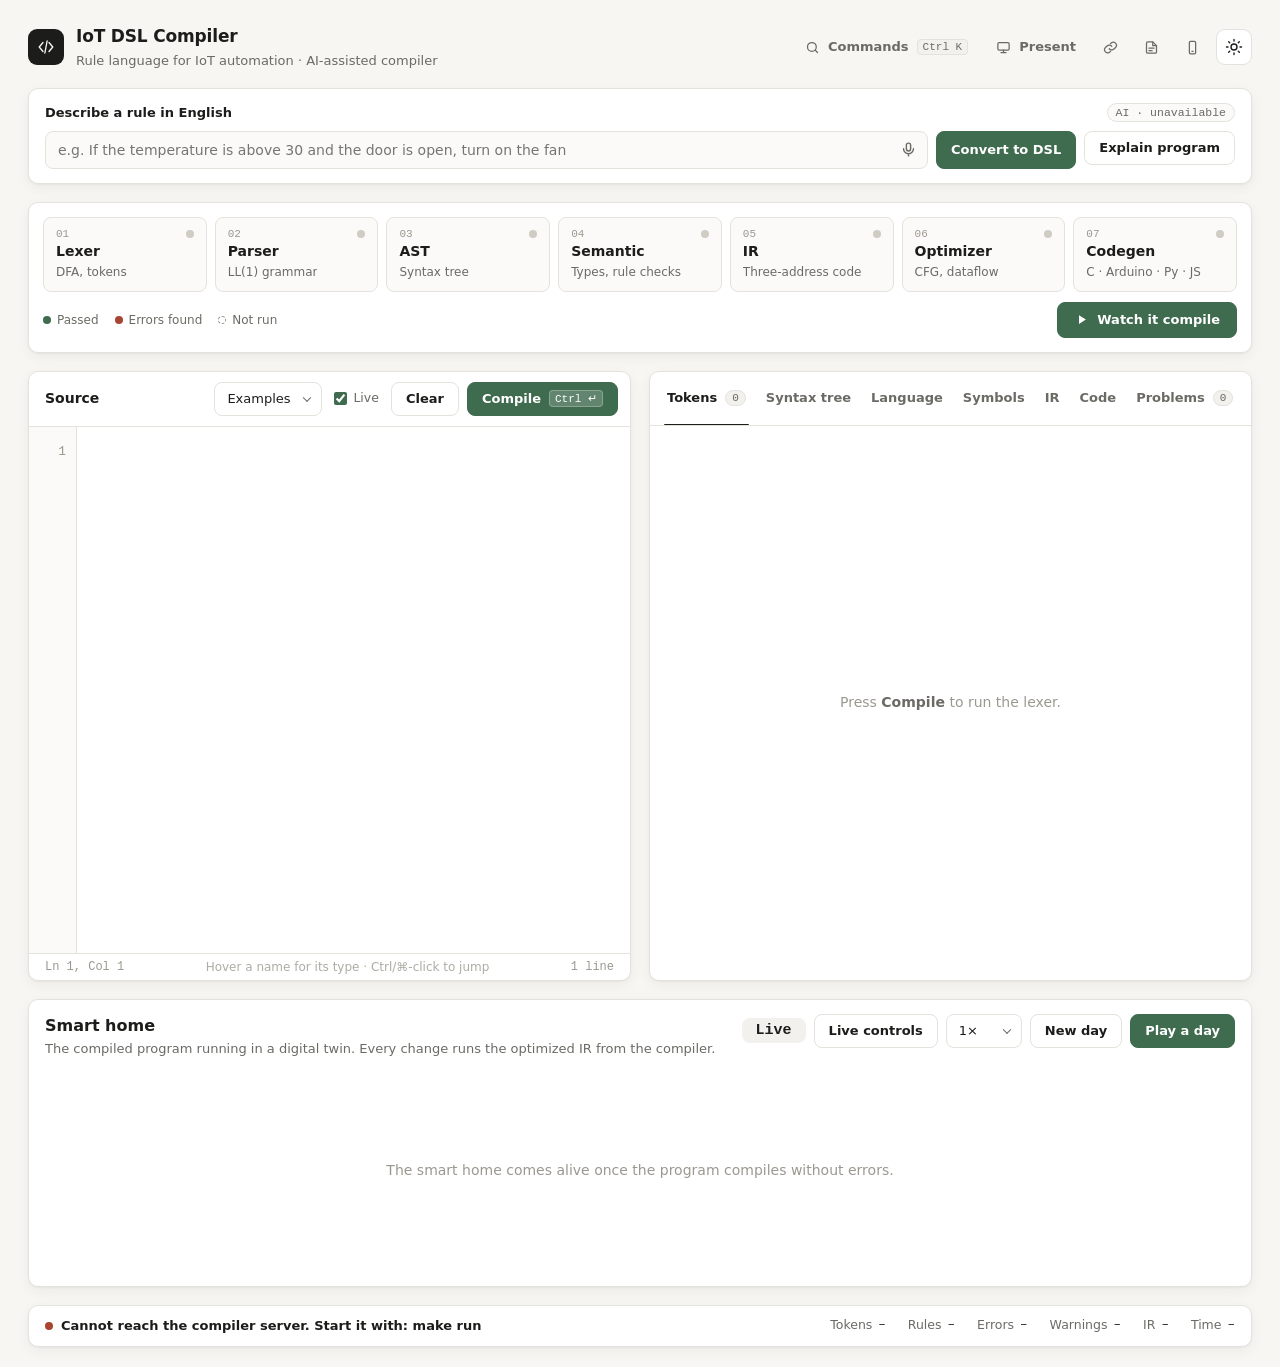
==== commit a009ec95: "Web app rebuilt: compiler X-ray, digital twin, smart editor, demo extras - ES modules; Language tab " ====
--- a/web/index.html
+++ b/web/index.html
@@ -4,7 +4,7 @@
   <meta charset="utf-8">
   <meta name="viewport" content="width=device-width, initial-scale=1">
   <title>IoT DSL Compiler</title>
-  <meta name="description" content="AI-assisted compiler for an IoT automation language: lexer, parser, semantic analysis, intermediate code, optimization and C code generation.">
+  <meta name="description" content="An AI-assisted compiler for an IoT automation language: lexer, parser, semantic and rule analysis, intermediate code, CFG optimizer and code generation for C, Arduino, Python and JavaScript, with a compiler X-ray and a smart-home digital twin.">
   <script>
     // Apply the saved theme before first paint to avoid a flash.
     try {
@@ -13,6 +13,7 @@
     } catch (e) {}
   </script>
   <link rel="stylesheet" href="style.css">
+  <link rel="stylesheet" href="features.css">
 </head>
 <body>
   <div class="page">
@@ -30,6 +31,26 @@
         </div>
       </div>
       <div class="top-actions">
+        <button id="paletteBtn" class="btn btn-quiet palette-btn" type="button" title="Search all commands">
+          <svg viewBox="0 0 24 24" width="15" height="15" fill="none" stroke="currentColor" stroke-width="2" stroke-linecap="round"><circle cx="11" cy="11" r="7"/><path d="m20 20-3.5-3.5"/></svg>
+          <span>Commands</span><kbd id="paletteKey">Ctrl K</kbd>
+        </button>
+        <button id="presentBtn" class="btn btn-quiet" type="button" title="Guided tour for presenting">
+          <svg viewBox="0 0 24 24" width="15" height="15" fill="none" stroke="currentColor" stroke-width="2" stroke-linecap="round" stroke-linejoin="round"><rect x="3" y="4" width="18" height="12" rx="2"/><path d="M8 20h8M12 16v4"/></svg>
+          <span>Present</span>
+        </button>
+        <button id="shareBtn" class="btn btn-quiet icon-only-sm" type="button" title="Copy a link to this program">
+          <svg viewBox="0 0 24 24" width="15" height="15" fill="none" stroke="currentColor" stroke-width="2" stroke-linecap="round" stroke-linejoin="round"><path d="M10 14a5 5 0 0 0 7.5.5l3-3a5 5 0 0 0-7-7l-1.7 1.7"/><path d="M14 10a5 5 0 0 0-7.5-.5l-3 3a5 5 0 0 0 7 7l1.7-1.7"/></svg>
+          <span>Share</span>
+        </button>
+        <button id="reportBtn" class="btn btn-quiet icon-only-sm" type="button" title="Print or save the compilation report as PDF">
+          <svg viewBox="0 0 24 24" width="15" height="15" fill="none" stroke="currentColor" stroke-width="2" stroke-linecap="round" stroke-linejoin="round"><path d="M14 3H6a2 2 0 0 0-2 2v14a2 2 0 0 0 2 2h12a2 2 0 0 0 2-2V9z"/><path d="M14 3v6h6M8 13h8M8 17h5"/></svg>
+          <span>Report</span>
+        </button>
+        <button id="remoteBtn" class="btn btn-quiet icon-only-sm" type="button" title="Use a phone as the sensor panel">
+          <svg viewBox="0 0 24 24" width="15" height="15" fill="none" stroke="currentColor" stroke-width="2" stroke-linecap="round" stroke-linejoin="round"><rect x="7" y="2" width="10" height="20" rx="2"/><path d="M11 18h2"/></svg>
+          <span>Phone remote</span>
+        </button>
         <button id="themeToggle" class="icon-btn" type="button" aria-label="Switch theme" title="Switch theme">
           <svg class="icon-sun" viewBox="0 0 24 24" width="18" height="18" fill="none" stroke="currentColor" stroke-width="1.8" stroke-linecap="round">
             <circle cx="12" cy="12" r="4"/><path d="M12 2v2M12 20v2M4.9 4.9l1.4 1.4M17.7 17.7l1.4 1.4M2 12h2M20 12h2M4.9 19.1l1.4-1.4M17.7 6.3l1.4-1.4"/>
@@ -41,7 +62,7 @@
       </div>
     </header>
 
-    <!-- AI assistance: English -> DSL -->
+    <!-- AI assistance: English (typed or spoken) -> DSL -->
     <section class="assistant" aria-label="AI assistant">
       <form class="ai-form" id="aiForm" autocomplete="off">
         <label class="ai-label" for="aiInput">
@@ -49,9 +70,15 @@
           <span class="ai-badge" id="aiBadge" title="Which AI model converts English to DSL">AI &middot; checking…</span>
         </label>
         <div class="ai-row">
-          <input id="aiInput" type="text" maxlength="500"
-                 placeholder="e.g. If the temperature is above 30 and the door is open, turn on the fan">
+          <div class="ai-input-wrap">
+            <input id="aiInput" type="text" maxlength="500"
+                   placeholder="e.g. If the temperature is above 30 and the door is open, turn on the fan">
+            <button id="aiMic" class="mic-btn" type="button" aria-label="Speak a rule" aria-pressed="false" title="Speak a rule">
+              <svg viewBox="0 0 24 24" width="17" height="17" fill="none" stroke="currentColor" stroke-width="2" stroke-linecap="round" stroke-linejoin="round"><rect x="9" y="3" width="6" height="11" rx="3"/><path d="M5 11a7 7 0 0 0 14 0M12 18v3"/></svg>
+            </button>
+          </div>
           <button id="aiBtn" class="btn btn-primary" type="submit">Convert to DSL</button>
+          <button id="explainBtn" class="btn" type="button" title="The compiler explains the current program in English">Explain program</button>
         </div>
       </form>
       <div class="ai-result" id="aiResult" hidden>
@@ -67,15 +94,25 @@
           <button class="link-btn" type="button" id="aiDismiss">Dismiss</button>
         </div>
       </div>
+      <div class="english-card" id="englishCard" hidden>
+        <div class="english-head">
+          <b>This program in plain English</b>
+          <span class="ai-meta" id="englishBy"></span>
+          <span class="spacer"></span>
+          <button class="btn btn-small" type="button" id="englishAi">Make it friendlier (AI)</button>
+          <button class="link-btn" type="button" id="englishClose">Close</button>
+        </div>
+        <div class="english-text" id="englishText"></div>
+      </div>
     </section>
 
     <section class="pipeline" aria-label="Compiler phases">
       <ol class="steps">
         <li><button class="step" type="button" data-step="lexer" data-tab="tokens">
-          <span class="step-num">01</span><span class="step-name">Lexer</span><span class="step-sub">Tokens</span>
-        </button></li>
-        <li><button class="step" type="button" data-step="parser" data-tab="ast">
-          <span class="step-num">02</span><span class="step-name">Parser</span><span class="step-sub">Grammar check</span>
+          <span class="step-num">01</span><span class="step-name">Lexer</span><span class="step-sub">DFA, tokens</span>
+        </button></li>
+        <li><button class="step" type="button" data-step="parser" data-tab="language">
+          <span class="step-num">02</span><span class="step-name">Parser</span><span class="step-sub">LL(1) grammar</span>
         </button></li>
         <li><button class="step" type="button" data-step="ast" data-tab="ast">
           <span class="step-num">03</span><span class="step-name">AST</span><span class="step-sub">Syntax tree</span>
@@ -86,22 +123,27 @@
         <li><button class="step" type="button" data-step="ir" data-tab="ir" data-ir="original">
           <span class="step-num">05</span><span class="step-name">IR</span><span class="step-sub">Three-address code</span>
         </button></li>
-        <li><button class="step" type="button" data-step="optimizer" data-tab="ir" data-ir="optimized">
+        <li><button class="step" type="button" data-step="optimizer" data-tab="ir" data-ir="machine">
           <span class="step-num">06</span><span class="step-name">Optimizer</span><span class="step-sub">CFG, dataflow</span>
         </button></li>
-        <li><button class="step" type="button" data-step="codegen" data-tab="c">
-          <span class="step-num">07</span><span class="step-name">Codegen</span><span class="step-sub">Target C code</span>
+        <li><button class="step" type="button" data-step="codegen" data-tab="code">
+          <span class="step-num">07</span><span class="step-name">Codegen</span><span class="step-sub">C · Arduino · Py · JS</span>
         </button></li>
       </ol>
-      <div class="legend">
-        <span><i class="dot dot-ok"></i>Passed</span>
-        <span><i class="dot dot-error"></i>Errors found</span>
-        <span><i class="dot dot-skipped"></i>Not run (an earlier phase failed)</span>
-        <span class="legend-hint">Click a phase to see its output</span>
+      <div class="pipeline-foot">
+        <div class="legend">
+          <span><i class="dot dot-ok"></i>Passed</span>
+          <span><i class="dot dot-error"></i>Errors found</span>
+          <span><i class="dot dot-skipped"></i>Not run</span>
+        </div>
+        <button id="xrayBtn" class="btn btn-primary xray-btn" type="button">
+          <svg viewBox="0 0 24 24" width="15" height="15" fill="currentColor"><path d="M8 5v14l11-7z"/></svg>
+          Watch it compile
+        </button>
       </div>
     </section>
 
-    <main class="workspace">
+    <main class="workspace" id="workspace">
       <section class="panel editor-panel" aria-label="Source program">
         <div class="panel-head">
           <h2>Source</h2>
@@ -110,6 +152,9 @@
               <span class="sr-only">Load example</span>
               <select id="examples"><option value="">Examples</option></select>
             </label>
+            <label class="live-toggle" title="Compile while you type">
+              <input type="checkbox" id="liveToggle" checked><span>Live</span>
+            </label>
             <button id="clearBtn" class="btn" type="button">Clear</button>
             <button id="compileBtn" class="btn btn-primary" type="button">
               Compile <kbd id="shortcut">Ctrl ↵</kbd>
@@ -128,23 +173,20 @@
 
         <div class="panel-foot">
           <span id="cursorPos">Ln 1, Col 1</span>
+          <span class="foot-hint">Hover a name for its type · Ctrl/⌘-click to jump</span>
           <span id="lineCount">0 lines</span>
         </div>
       </section>
 
       <section class="panel output-panel" aria-label="Compiler output">
         <div class="tabs" role="tablist">
-          <button class="tab active" role="tab" data-tab="tokens" aria-selected="true">
-            Tokens <span class="count" id="tokenCount">0</span>
-          </button>
+          <button class="tab active" role="tab" data-tab="tokens" aria-selected="true">Tokens <span class="count" id="tokenCount">0</span></button>
           <button class="tab" role="tab" data-tab="ast" aria-selected="false">Syntax tree</button>
+          <button class="tab" role="tab" data-tab="language" aria-selected="false">Language</button>
           <button class="tab" role="tab" data-tab="symbols" aria-selected="false">Symbols</button>
           <button class="tab" role="tab" data-tab="ir" aria-selected="false">IR</button>
-          <button class="tab" role="tab" data-tab="c" aria-selected="false">C code</button>
-          <button class="tab" role="tab" data-tab="sim" aria-selected="false">Simulator</button>
-          <button class="tab" role="tab" data-tab="problems" aria-selected="false">
-            Problems <span class="count" id="problemCount">0</span>
-          </button>
+          <button class="tab" role="tab" data-tab="code" aria-selected="false">Code</button>
+          <button class="tab" role="tab" data-tab="problems" aria-selected="false">Problems <span class="count" id="problemCount">0</span></button>
           <span class="tab-indicator" id="tabIndicator"></span>
         </div>
 
@@ -154,19 +196,49 @@
             <div class="empty" id="tokensEmpty"><span>Press <strong>Compile</strong> to run the lexer.</span></div>
             <table class="data-table" id="tokenTable" hidden>
               <thead><tr><th>#</th><th>Line:Col</th><th>Token</th><th>Lexeme</th></tr></thead>
-              <tbody id="tokenBody"></tbody>
+              <tbody id="tokenBody" data-link-group></tbody>
             </table>
           </div>
 
           <!-- Phases 2-3 -->
           <div class="pane" id="pane-ast" role="tabpanel">
-            <div class="pane-tools" id="astTools" hidden>
-              <span class="pane-title">Abstract syntax tree</span>
-              <button class="link-btn" type="button" id="expandAll">Expand all</button>
-              <button class="link-btn" type="button" id="collapseAll">Collapse all</button>
+            <div class="empty" id="astEmpty"><span>Press <strong>Compile</strong> to build the syntax tree.</span></div>
+            <div id="astBody" hidden>
+              <div class="pane-tools">
+                <div class="segmented" role="group" aria-label="Tree view">
+                  <button type="button" class="seg active" data-ast="graph">Graph</button>
+                  <button type="button" class="seg" data-ast="list">List</button>
+                </div>
+                <span id="astListTools" hidden>
+                  <button class="link-btn" type="button" id="expandAll">Expand all</button>
+                  <button class="link-btn" type="button" id="collapseAll">Collapse all</button>
+                </span>
+              </div>
+              <div class="graph-host" id="astGraph" data-link-group></div>
+              <div class="tree" id="astTree" data-link-group hidden></div>
             </div>
-            <div class="empty" id="astEmpty"><span>Press <strong>Compile</strong> to build the syntax tree.</span></div>
-            <div class="tree" id="astTree"></div>
+          </div>
+
+          <!-- Language: DFA and grammar -->
+          <div class="pane" id="pane-language" role="tabpanel">
+            <div class="lang">
+              <section>
+                <h3>Scanner DFA <small>the automaton the hand-written lexer implements · double circles accept a token</small></h3>
+                <div id="dfaView" class="dfa-host"></div>
+              </section>
+              <section>
+                <h3>Grammar <small>BNF; each rule is one function of the recursive-descent parser</small> <span id="llBadge" class="ll-badge"></span></h3>
+                <div id="productions" class="productions"></div>
+              </section>
+              <section>
+                <h3>FIRST and FOLLOW sets</h3>
+                <div class="table-scroll"><table class="data-table ff-table" id="firstFollow"></table></div>
+              </section>
+              <section>
+                <h3>LL(1) parse table <small>M[A, a] = the production used for nonterminal A when the next token is a</small></h3>
+                <div class="table-scroll"><table class="ll-table" id="llTable"></table></div>
+              </section>
+            </div>
           </div>
 
           <!-- Phase 4 -->
@@ -175,13 +247,14 @@
             <div id="symbolsBody" hidden>
               <table class="data-table">
                 <thead><tr><th>Name</th><th>Kind</th><th>Type</th><th>Declared</th><th>Uses</th></tr></thead>
-                <tbody id="symbolRows"></tbody>
+                <tbody id="symbolRows" data-link-group></tbody>
               </table>
               <div class="note-block">
+                <p class="rule-check" id="ruleCheck"></p>
                 <h3>Built-in actions</h3>
                 <p class="mono-list">turn_on(device) &middot; turn_off(device) &middot; toggle(device) &middot; set_level(device, number)</p>
                 <h3>Type rules</h3>
-                <p>NUMBER sensors compare with numbers using &gt; &lt; &gt;= &lt;= == !=. STATE sensors compare only with == and != against ON, OFF, OPEN, CLOSED, TRUE, FALSE. Every name must be declared once.</p>
+                <p>NUMBER values compare with numbers and allow + − × ÷. STATE sensors compare only with == and != against ON, OFF, OPEN, CLOSED, TRUE, FALSE. Conditions must be true/false. Every name is declared exactly once.</p>
               </div>
             </div>
           </div>
@@ -191,54 +264,89 @@
             <div class="empty" id="irEmpty"><span>Intermediate code is generated once the program passes semantic analysis.</span></div>
             <div id="irBody" hidden>
               <div class="pane-tools">
-                <div class="segmented" role="group" aria-label="IR version">
+                <div class="segmented" role="group" aria-label="IR view">
                   <button type="button" class="seg active" data-ir="original">Original</button>
                   <button type="button" class="seg" data-ir="optimized">Optimized</button>
-                  <button type="button" class="seg" data-ir="cfg">Basic blocks</button>
+                  <button type="button" class="seg" data-ir="machine">Time machine</button>
+                  <button type="button" class="seg" data-ir="cfg">CFG</button>
                 </div>
                 <span class="ir-summary" id="irSummary"></span>
               </div>
+              <div class="machine-bar" id="machineBar" hidden>
+                <button class="btn btn-small" type="button" id="machinePlay">Play</button>
+                <button class="icon-btn small" type="button" id="machinePrev" aria-label="Previous pass">‹</button>
+                <input type="range" id="machineSlider" min="0" max="0" value="0" aria-label="Optimization step">
+                <button class="icon-btn small" type="button" id="machineNext" aria-label="Next pass">›</button>
+                <span class="machine-pass" id="machinePass"></span>
+                <span class="machine-step" id="machineStep"></span>
+              </div>
               <div class="opt-report" id="optReport" hidden></div>
-              <ol class="ir-list" id="irList"></ol>
+              <ol class="ir-list" id="irList" data-link-group></ol>
+              <div class="graph-host cfg-host" id="cfgGraph" data-link-group hidden></div>
             </div>
           </div>
 
           <!-- Phase 7 -->
-          <div class="pane" id="pane-c" role="tabpanel">
-            <div class="empty" id="cEmpty"><span>C code is generated once the program compiles without errors.</span></div>
-            <div id="cBody" hidden>
+          <div class="pane" id="pane-code" role="tabpanel">
+            <div class="empty" id="codeEmpty"><span>Code is generated once the program compiles without errors.</span></div>
+            <div id="codeBody" hidden>
               <div class="pane-tools">
-                <span class="pane-title">Generated from the optimized IR</span>
-                <button class="link-btn" type="button" id="copyC">Copy</button>
-                <button class="btn btn-small" type="button" id="runC" title="Compiles this C code with the runtime and runs it with the simulator's sensor values">Build &amp; run</button>
+                <div class="segmented" role="group" aria-label="Target language">
+                  <button type="button" class="seg active" data-target="c">C</button>
+                  <button type="button" class="seg" data-target="arduino">Arduino</button>
+                  <button type="button" class="seg" data-target="python">Python</button>
+                  <button type="button" class="seg" data-target="js">JavaScript</button>
+                </div>
+                <span class="pane-title code-file" id="codeFile"></span>
+                <button class="link-btn" type="button" id="copyCode">Copy</button>
+                <button class="link-btn" type="button" id="downloadCode">Download</button>
+                <button class="btn btn-small" type="button" id="runCode">Build &amp; run</button>
               </div>
               <div class="run-output" id="runOutput" hidden></div>
-              <pre class="c-code" id="cCode"></pre>
-            </div>
-          </div>
-
-          <!-- Simulator -->
-          <div class="pane" id="pane-sim" role="tabpanel">
-            <div class="empty" id="simEmpty"><span>The simulator runs once the program compiles without errors.</span></div>
-            <div id="simBody" class="sim" hidden>
-              <p class="sim-intro">Change the sensor values. The optimized intermediate code runs in the browser on every change.</p>
-              <h3>Sensors</h3>
-              <div class="sensor-list" id="sensorList"></div>
-              <h3>Devices</h3>
-              <div class="device-grid" id="deviceGrid"></div>
-              <h3>Rules</h3>
-              <ol class="rule-list" id="ruleList"></ol>
+              <ol class="ir-list code-list" id="codeLines" data-link-group></ol>
             </div>
           </div>
 
           <!-- Errors and warnings -->
           <div class="pane" id="pane-problems" role="tabpanel">
             <div class="empty" id="problemsEmpty"><span>Press <strong>Compile</strong> to check the program.</span></div>
-            <ul class="error-list" id="errorList"></ul>
+            <ul class="error-list" id="errorList" data-link-group></ul>
           </div>
         </div>
       </section>
     </main>
+
+    <!-- The compiled program running in a digital twin -->
+    <section class="home" id="smartHome" aria-label="Smart home digital twin">
+      <div class="home-head">
+        <div>
+          <h2>Smart home</h2>
+          <p class="subtitle">The compiled program running in a digital twin. Every change runs the optimized IR from the compiler.</p>
+        </div>
+        <div class="home-actions">
+          <span class="day-clock" id="dayClock">Live</span>
+          <button class="btn" type="button" id="liveMode" title="Stop the day and use the sliders">Live controls</button>
+          <label class="select-wrap"><span class="sr-only">Speed</span>
+            <select id="daySpeed"><option value="0.5">0.5×</option><option value="1" selected>1×</option><option value="2">2×</option><option value="4">4×</option></select>
+          </label>
+          <button class="btn" type="button" id="newDay" title="Generate a different day">New day</button>
+          <button class="btn btn-primary" type="button" id="playDay">Play a day</button>
+        </div>
+      </div>
+      <div class="empty" id="homeEmpty"><span>The smart home comes alive once the program compiles without errors.</span></div>
+      <div id="homeBody" hidden>
+        <div class="home-grid">
+          <div class="twin" id="twin"></div>
+          <aside class="home-side">
+            <h3>Sensors</h3>
+            <div class="sensor-list" id="sensorList"></div>
+            <h3>Rules</h3>
+            <ol class="rule-list" id="ruleList"></ol>
+          </aside>
+        </div>
+        <div class="day-chart" id="dayChart"></div>
+      </div>
+    </section>
 
     <footer class="statusbar">
       <span class="status" id="status"><i class="status-dot"></i><span id="statusText">Ready</span></span>
@@ -249,8 +357,67 @@
       <span class="stat"><span class="stat-label">IR</span><span id="statIr">–</span></span>
       <span class="stat"><span class="stat-label">Time</span><span id="statTime">–</span></span>
     </footer>
-
   </div>
-  <script src="app.js"></script>
+
+  <!-- Compiler X-ray -->
+  <div class="xray" id="xray" hidden role="dialog" aria-modal="true" aria-label="Compiler X-ray">
+    <div class="xr-top">
+      <div class="xr-title">
+        <span class="xr-kicker">Compiler X-ray</span>
+        <h2 id="xrPhase">Lexical analysis</h2>
+        <p id="xrCaption"></p>
+      </div>
+      <button class="icon-btn" type="button" id="xrClose" aria-label="Close X-ray" title="Close (Esc)">✕</button>
+    </div>
+    <ol class="xr-steps" id="xrSteps"></ol>
+    <div class="xr-stage" id="xrStage"></div>
+    <div class="xr-controls">
+      <button class="icon-btn" type="button" id="xrPrev" aria-label="Previous step">‹</button>
+      <button class="btn btn-primary" type="button" id="xrPlay" aria-label="Play">Play</button>
+      <button class="icon-btn" type="button" id="xrNext" aria-label="Next step">›</button>
+      <input type="range" id="xrScrub" min="0" max="0" value="0" aria-label="Position in the compilation">
+      <span class="xr-counter" id="xrCounter"></span>
+      <label class="select-wrap"><span class="sr-only">Speed</span>
+        <select id="xrSpeed"><option value="0.5">0.5×</option><option value="1" selected>1×</option><option value="2">2×</option><option value="4">4×</option></select>
+      </label>
+    </div>
+  </div>
+
+  <!-- Presentation mode -->
+  <div class="tour" id="tour" hidden>
+    <div class="tour-spot" id="tourSpot"></div>
+    <div class="tour-card" id="tourCard" role="dialog" aria-live="polite">
+      <span class="tour-count" id="tourCount"></span>
+      <h3 id="tourTitle"></h3>
+      <p id="tourText"></p>
+      <div class="tour-actions">
+        <button class="link-btn" type="button" id="tourExit">Exit</button>
+        <span class="spacer"></span>
+        <button class="btn" type="button" id="tourPrev">Back</button>
+        <button class="btn btn-primary" type="button" id="tourNext">Next</button>
+      </div>
+    </div>
+  </div>
+
+  <!-- Command palette -->
+  <div class="palette" id="palette" hidden>
+    <div class="palette-box" role="dialog" aria-label="Commands">
+      <input id="paletteInput" type="text" placeholder="Type a command…" aria-label="Search commands" autocomplete="off">
+      <ul id="paletteList" role="listbox"></ul>
+    </div>
+  </div>
+
+  <!-- Phone remote -->
+  <div class="modal" id="remoteModal" hidden>
+    <div class="modal-box" role="dialog" aria-label="Phone remote">
+      <div class="modal-head"><h3>Phone remote</h3><button class="icon-btn small" type="button" id="remoteClose" aria-label="Close">✕</button></div>
+      <div id="remoteBody"></div>
+    </div>
+  </div>
+
+  <!-- Printable report (only visible when printing) -->
+  <div id="report" class="report"></div>
+
+  <script type="module" src="js/main.js"></script>
 </body>
 </html>
--- a/web/features.css
+++ b/web/features.css
@@ -0,0 +1,583 @@
+/* features.css — styles for the visualizer, smart editor, digital twin, X-ray,
+   presentation mode, palette, phone remote and report. Uses the tokens in style.css. */
+
+:root {
+  --glow: #e7b54a;
+  --heat: #b5533c;
+  --cold: #3d7f8c;
+  --water: #3d7f8c;
+  --spot: rgba(20, 20, 18, 0.58);
+}
+:root[data-theme="dark"] { --glow: #f0c46a; --heat: #e08a76; --cold: #7fb6c2; --water: #7fb6c2; --spot: rgba(0, 0, 0, 0.66); }
+@media (prefers-color-scheme: dark) {
+  :root:not([data-theme="light"]) { --glow: #f0c46a; --heat: #e08a76; --cold: #7fb6c2; --water: #7fb6c2; --spot: rgba(0, 0, 0, 0.66); }
+}
+
+.page { max-width: 1400px; }
+body.modal-open { overflow: hidden; }
+.muted { color: var(--muted); }
+.spacer { flex: 1; }
+
+/* ---------- Header actions ---------------------------------------------- */
+
+.top-actions { gap: 6px; flex-wrap: wrap; justify-content: flex-end; }
+.btn-quiet { background: transparent; border-color: transparent; color: var(--muted); padding: 0 10px; }
+.btn-quiet:hover { color: var(--ink); }
+.btn-quiet svg { flex-shrink: 0; }
+.btn-quiet kbd, .live-toggle kbd { background: var(--hover); border-color: var(--line); color: var(--muted); }
+#remoteBtn.live { color: var(--accent); }
+#remoteBtn.live::after { content: ""; width: 7px; height: 7px; border-radius: 50%; background: var(--accent); box-shadow: 0 0 0 3px var(--accent-soft); }
+
+/* ---------- AI bar: microphone, explain ---------------------------------- */
+
+.ai-input-wrap { position: relative; flex: 1; min-width: 0; display: flex; }
+.ai-input-wrap #aiInput { padding-right: 44px; }
+.mic-btn {
+  position: absolute; right: 4px; top: 4px;
+  width: 30px; height: 30px; border: 0; border-radius: 7px;
+  display: grid; place-items: center;
+  background: transparent; color: var(--muted); cursor: pointer;
+  transition: background-color 0.15s ease, color 0.15s ease;
+}
+.mic-btn:hover { background: var(--hover); color: var(--ink); }
+.mic-btn.listening { color: var(--error); animation: micPulse 1.2s ease-in-out infinite; }
+@keyframes micPulse { 0%, 100% { box-shadow: 0 0 0 0 color-mix(in srgb, var(--error) 40%, transparent); } 50% { box-shadow: 0 0 0 6px color-mix(in srgb, var(--error) 0%, transparent); } }
+
+.english-card {
+  margin-top: 12px;
+  border: 1px solid var(--line);
+  border-radius: 8px;
+  background: var(--panel-2);
+  animation: fade 0.18s ease;
+}
+.english-head { display: flex; flex-wrap: wrap; align-items: center; gap: 8px 12px; padding: 10px 12px; border-bottom: 1px solid var(--line); font-size: 13px; }
+.english-text { padding: 6px 14px 10px; line-height: 1.6; }
+.english-text p { margin: 6px 0; }
+
+/* ---------- Pipeline footer and X-ray button ------------------------------ */
+
+.pipeline-foot { display: flex; align-items: center; justify-content: space-between; gap: 12px; margin-top: 10px; flex-wrap: wrap; }
+.pipeline-foot .legend { margin-top: 0; }
+.xray-btn { height: 36px; padding: 0 16px; box-shadow: 0 0 0 0 color-mix(in srgb, var(--accent) 35%, transparent); animation: invite 2.8s ease-in-out 1.5s 3; }
+@keyframes invite { 0%, 100% { box-shadow: 0 0 0 0 color-mix(in srgb, var(--accent) 35%, transparent); } 50% { box-shadow: 0 0 0 7px color-mix(in srgb, var(--accent) 0%, transparent); } }
+
+/* ---------- Editor: live toggle, links, tooltips, autocomplete ------------ */
+
+.live-toggle { display: inline-flex; align-items: center; gap: 6px; font-size: 12.5px; color: var(--muted); cursor: pointer; padding: 0 4px; user-select: none; }
+.live-toggle input { accent-color: var(--accent); margin: 0; }
+.foot-hint { font-family: var(--sans); opacity: 0.8; }
+#gutterInner div.warn { color: var(--warn); }
+.m-link { background: color-mix(in srgb, var(--accent) 22%, transparent); border-radius: 3px; box-shadow: 0 0 0 1px color-mix(in srgb, var(--accent) 35%, transparent); }
+
+.editor-tip {
+  position: fixed; z-index: 60; max-width: 380px;
+  padding: 8px 10px; border-radius: 8px;
+  background: var(--panel); border: 1px solid var(--line-strong); box-shadow: var(--shadow-lift);
+  font-size: 12.5px; line-height: 1.5; pointer-events: none;
+}
+.editor-tip > div + div { margin-top: 6px; padding-top: 6px; border-top: 1px solid var(--line); }
+.tip-problem b { font-size: 11px; text-transform: uppercase; letter-spacing: 0.04em; margin-right: 4px; }
+.tip-problem.error b { color: var(--error); }
+.tip-problem.warning b { color: var(--warn); }
+.tip-fix, .tip-hint { display: block; color: var(--muted); font-size: 11.5px; margin-top: 2px; }
+.tip-symbol code { font: 600 12px var(--mono); }
+
+.autocomplete {
+  position: absolute; z-index: 20; min-width: 220px; max-width: 340px;
+  margin: 0; padding: 4px; list-style: none;
+  background: var(--panel); border: 1px solid var(--line-strong); border-radius: 8px; box-shadow: var(--shadow-lift);
+  font: 12.5px var(--mono);
+}
+.autocomplete li { display: flex; align-items: center; gap: 8px; padding: 5px 8px; border-radius: 5px; cursor: pointer; }
+.autocomplete li.active, .autocomplete li:hover { background: var(--accent-soft); }
+.ac-kind { width: 8px; height: 8px; border-radius: 2px; flex-shrink: 0; background: var(--faint); }
+.ac-kind.k-keyword { background: var(--syn-kw); }
+.ac-kind.k-state { background: var(--syn-state); }
+.ac-kind.k-sensor { background: var(--syn-num); border-radius: 50%; }
+.ac-kind.k-device { background: var(--accent); border-radius: 50%; }
+.ac-kind.k-action { background: transparent; border: 1.5px solid var(--accent); }
+.ac-label { font-weight: 600; }
+.ac-detail { margin-left: auto; color: var(--faint); font-size: 11px; font-family: var(--sans); }
+
+/* ---------- Cross-pane linking ------------------------------------------- */
+
+.data-table tbody tr.linked, .ir-list li.linked, .error-item.linked { background: color-mix(in srgb, var(--accent) 14%, transparent); }
+.node.linked { background: color-mix(in srgb, var(--accent) 14%, transparent); border-color: color-mix(in srgb, var(--accent) 40%, var(--line)); }
+.g-node.linked rect { stroke: var(--accent); stroke-width: 2.4; }
+.code-list li.mapped { cursor: pointer; }
+
+/* ---------- Graphs (AST, CFG) --------------------------------------------- */
+
+#astBody, #irBody, #codeBody { display: flex; flex-direction: column; min-height: 100%; }
+#astBody, #irBody { height: 100%; }
+.graph-host { position: relative; flex: 1; min-height: 360px; }
+.graph-svg { position: absolute; inset: 0; width: 100%; height: 100%; cursor: grab; touch-action: none; }
+.graph-svg.dragging { cursor: grabbing; }
+.graph-tools { position: absolute; right: 10px; bottom: 10px; display: flex; gap: 4px; z-index: 2; }
+.graph-tools button {
+  min-width: 30px; height: 28px; padding: 0 8px; border-radius: 7px;
+  border: 1px solid var(--line); background: var(--panel); color: var(--muted);
+  font-size: 13px; cursor: pointer; transition: border-color 0.15s ease, color 0.15s ease, transform 0.15s ease;
+}
+.graph-tools button:hover { color: var(--ink); border-color: var(--line-strong); transform: translateY(-1px); }
+
+.g-edge { fill: none; stroke: var(--line-strong); stroke-width: 1.4; transition: opacity 0.25s ease; }
+.g-arrow { fill: var(--line-strong); }
+.g-node { cursor: pointer; transition: opacity 0.3s ease, transform 0.3s ease; }
+.g-node rect { fill: var(--panel); stroke: var(--line-strong); stroke-width: 1.2; transition: stroke 0.15s ease, fill 0.15s ease; }
+.g-node:hover rect { stroke: var(--ink); }
+.g-node text { font: 600 11.5px var(--sans); fill: var(--ink); }
+.g-node .g-val { font: 500 11.5px var(--mono); }
+.g-node.k-program rect, .g-node.k-rule rect { fill: var(--ink); stroke: var(--ink); }
+.g-node.k-program text, .g-node.k-rule text { fill: var(--bg); }
+.g-node.k-block rect { fill: var(--hover); stroke-dasharray: 3 3; }
+.g-node.k-block .g-key { fill: var(--muted); font-weight: 500; }
+.g-node.k-logic rect { stroke: var(--syn-kw); }
+.g-node.k-logic text { fill: var(--syn-kw); font-family: var(--mono); font-weight: 700; }
+.g-node.k-compare rect, .g-node.k-arith rect { fill: var(--panel-2); }
+.g-node.k-action rect { stroke: var(--accent); fill: var(--accent-soft); }
+.g-node.k-number .g-val, .g-node.k-type .g-val { fill: var(--syn-num); }
+.g-node.k-state .g-val { fill: var(--syn-state); }
+.g-node.k-decl rect { fill: var(--panel-2); stroke: var(--muted); }
+.xr-hidden { opacity: 0; pointer-events: none; }
+
+.cfg-block rect { fill: var(--panel); stroke: var(--line-strong); stroke-width: 1.2; transition: stroke 0.15s ease; }
+.cfg-block:hover rect { stroke: var(--accent); }
+.cfg-head { font: 700 12px var(--sans); fill: var(--ink); }
+.cfg-sep { stroke: var(--line); }
+.cfg-code { font: 11.5px var(--mono); fill: var(--ink); }
+.cfg-comment { font: italic 11.5px var(--mono); fill: var(--syn-comment); }
+.cfg-live { font: 10.5px var(--mono); fill: var(--syn-num); }
+.cfg-label { font: 600 10.5px var(--sans); fill: var(--muted); }
+.cfg-edge { stroke-width: 1.5; }
+
+/* ---------- Language tab: DFA, grammar, tables ---------------------------- */
+
+.lang { padding: 6px 16px 24px; }
+.lang h3 { margin: 18px 0 8px; font-size: 13px; font-weight: 650; display: flex; flex-wrap: wrap; align-items: baseline; gap: 6px 10px; }
+.lang h3 small { font-weight: 400; color: var(--faint); font-size: 12px; }
+.dfa-host { border: 1px solid var(--line); border-radius: 8px; background: var(--panel-2); padding: 6px; }
+.dfa-svg { width: 100%; height: auto; max-height: 420px; display: block; }
+.dfa-edge { fill: none; stroke: var(--line-strong); stroke-width: 1.3; transition: stroke 0.12s ease; }
+.dfa-edge.active { stroke: var(--accent); stroke-width: 2.6; }
+.dfa-label { font: 10px var(--mono); fill: var(--faint); }
+.dfa-label.active { fill: var(--accent); font-weight: 700; }
+.dfa-state circle { fill: var(--panel); stroke: var(--line-strong); stroke-width: 1.4; transition: fill 0.12s ease, stroke 0.12s ease; }
+.dfa-state.accepting circle.inner { fill: none; }
+.dfa-state.error circle { stroke: var(--error); }
+.dfa-state text { font: 600 10px var(--mono); fill: var(--ink); }
+.dfa-state.active circle { fill: var(--accent); stroke: var(--accent); }
+.dfa-state.active circle.inner { stroke: var(--accent-ink); fill: none; }
+.dfa-state.active text { fill: var(--accent-ink); }
+.dfa-state.previous circle { stroke: var(--accent); stroke-width: 2; }
+
+.ll-badge { font: 500 11.5px var(--sans); padding: 2px 9px; border-radius: 999px; background: var(--accent-soft); color: var(--accent); }
+.ll-badge.bad { background: var(--error-soft); color: var(--error); }
+.productions { font: 12.5px/1.9 var(--mono); border: 1px solid var(--line); border-radius: 8px; padding: 8px 12px; }
+.prod { display: grid; grid-template-columns: 96px 18px 1fr auto; gap: 6px; align-items: baseline; }
+.prod-arrow { color: var(--faint); }
+.prod-alt { display: inline-block; padding: 0 5px; border-radius: 4px; transition: background-color 0.12s ease; }
+.prod-alt small { color: var(--faint); font-size: 9.5px; margin-right: 4px; }
+.prod-alt.hot { background: var(--accent-soft); outline: 1px solid var(--accent); }
+.prod-bar { color: var(--faint); margin: 0 2px; }
+.prod-fn { color: var(--faint); font-family: var(--sans); font-size: 11.5px; }
+.g-nt { color: var(--ink); font-style: italic; }
+.g-t { color: var(--syn-kw); font-weight: 600; }
+.g-eps { color: var(--syn-state); }
+.table-scroll { overflow: auto; border: 1px solid var(--line); border-radius: 8px; max-height: 460px; }
+.ff-table td { font-size: 12px; white-space: normal; }
+.ll-table { border-collapse: collapse; font: 11.5px var(--mono); }
+.ll-table th, .ll-table td { border: 1px solid var(--line); padding: 4px 7px; text-align: center; white-space: nowrap; }
+.ll-table thead th { position: sticky; top: 0; background: var(--panel); z-index: 1; color: var(--syn-kw); }
+.ll-table tbody th { position: sticky; left: 0; background: var(--panel); text-align: left; font-style: italic; color: var(--ink); z-index: 1; }
+.ll-table th.corner { left: 0; z-index: 2; color: var(--faint); font-style: normal; }
+.ll-table td[data-p] { background: var(--accent-soft); color: var(--accent); font-weight: 600; cursor: default; }
+.ll-table td.eps { background: var(--warn-soft); color: var(--warn); }
+.ll-table td.conflict { background: var(--error-soft); color: var(--error); }
+.ll-table td[data-p]:hover { outline: 2px solid var(--accent); }
+
+/* ---------- Symbols ------------------------------------------------------- */
+
+.rule-check { margin: 12px 0 4px !important; padding: 10px 12px; border-radius: 8px; background: var(--panel-2); border: 1px solid var(--line); color: var(--ink); }
+
+/* ---------- IR: time machine, code list ----------------------------------- */
+
+.machine-bar { display: flex; align-items: center; gap: 8px; padding: 10px 16px; border-bottom: 1px solid var(--line); flex-wrap: wrap; }
+.machine-bar input[type="range"] { flex: 1; min-width: 120px; accent-color: var(--accent); }
+.icon-btn.small { width: 28px; height: 28px; font-size: 16px; }
+.machine-pass { font-weight: 600; font-size: 13px; padding: 3px 10px; border-radius: 999px; background: var(--hover); }
+.machine-pass.changed { background: var(--accent-soft); color: var(--accent); animation: fade 0.25s ease; }
+.machine-step { font: 12px var(--mono); color: var(--faint); }
+.ir-list li.removed .ins { text-decoration: line-through; text-decoration-color: var(--error); color: var(--faint); }
+.ir-list li.removed { background: color-mix(in srgb, var(--error) 8%, transparent); }
+.ir-list li.added { background: color-mix(in srgb, var(--accent) 12%, transparent); animation: fade 0.3s ease; }
+#irList { flex: 1; }
+.code-list .ins { white-space: pre; }
+.code-file { font-family: var(--mono); }
+
+/* ---------- Problems: fixes, AI fix, diff -------------------------------- */
+
+.err-actions { display: inline-flex; flex-wrap: wrap; gap: 6px 10px; align-items: center; justify-content: flex-end; }
+.fix-btn {
+  border: 1px solid color-mix(in srgb, var(--accent) 35%, var(--line)); background: var(--accent-soft); color: var(--accent);
+  border-radius: 6px; padding: 3px 8px; font-size: 12px; font-weight: 600; cursor: pointer;
+  transition: transform 0.15s ease, box-shadow 0.15s ease;
+}
+.fix-btn:hover { transform: translateY(-1px); box-shadow: var(--shadow-lift); }
+.ai-fix-box { grid-column: 1 / -1; border: 1px solid var(--line); border-radius: 8px; padding: 10px 12px; background: var(--panel-2); cursor: default; }
+.ai-fix-head { font-size: 12px; color: var(--muted); margin-bottom: 6px; }
+.diff { font: 12.5px/1.6 var(--mono); margin-bottom: 8px; }
+.d-add { color: var(--accent); background: color-mix(in srgb, var(--accent) 10%, transparent); }
+.d-del { color: var(--error); background: color-mix(in srgb, var(--error) 8%, transparent); text-decoration: line-through; }
+
+/* ---------- Smart home ---------------------------------------------------- */
+
+.home {
+  background: var(--panel);
+  border: 1px solid var(--line);
+  border-radius: var(--radius);
+  padding: 14px 16px 16px;
+  box-shadow: var(--shadow);
+  scroll-margin-top: 16px;
+}
+.home-head { display: flex; justify-content: space-between; align-items: flex-start; gap: 12px; flex-wrap: wrap; margin-bottom: 12px; }
+.home-head h2 { font-size: 16px; }
+.home-actions { display: flex; align-items: center; gap: 8px; flex-wrap: wrap; }
+.day-clock { font: 600 15px var(--mono); padding: 4px 10px; border-radius: 8px; background: var(--hover); min-width: 64px; text-align: center; }
+.home-grid { display: grid; grid-template-columns: minmax(0, 2.2fr) minmax(260px, 1fr); gap: 14px; }
+.home-side { display: flex; flex-direction: column; min-width: 0; }
+.home-side h3 { margin: 4px 0 8px; font-size: 11.5px; font-weight: 600; letter-spacing: 0.06em; text-transform: uppercase; color: var(--faint); }
+.home-side h3 + .sensor-list { margin-bottom: 12px; }
+.sensor-list { display: flex; flex-direction: column; gap: 8px; }
+.sensor.flash { animation: flash 1s ease; }
+@keyframes flash { 0%, 60% { border-color: var(--accent); box-shadow: 0 0 0 3px var(--accent-soft); } }
+.rule-list li.fight { border-color: color-mix(in srgb, var(--error) 50%, var(--line)); }
+.rule-list li.fight .rule-acts { color: var(--error); }
+
+.twin { border: 1px solid var(--line); border-radius: 10px; background: var(--panel-2); overflow: hidden; }
+.twin-svg { display: block; width: 100%; height: auto; }
+.room { fill: var(--panel); stroke: var(--line-strong); stroke-width: 3; }
+.room.outside { fill: color-mix(in srgb, var(--accent) 8%, var(--panel-2)); stroke: var(--line); stroke-dasharray: 6 5; stroke-width: 1.5; }
+.room-label { font: 600 12px var(--sans); fill: var(--faint); letter-spacing: 0.03em; }
+.wall-gap { stroke: var(--panel-2); stroke-width: 6; }
+.door .leaf { stroke: var(--ink); stroke-width: 4; stroke-linecap: round; transform-origin: 500px 540px; transform-box: view-box; transition: transform 0.6s cubic-bezier(.3,.7,.3,1); }
+.door .swing { fill: none; stroke: var(--line-strong); stroke-dasharray: 3 4; opacity: 0; transition: opacity 0.4s ease; }
+.door.open .leaf { transform: rotate(-75deg); stroke: var(--accent); }
+.door.open .swing { opacity: 1; }
+.window .pane { stroke: var(--syn-num); stroke-width: 4; stroke-linecap: round; transform-box: view-box; transition: transform 0.6s ease; }
+.window .pane.left { transform-origin: 160px 20px; }
+.window .pane.right { transform-origin: 260px 20px; }
+.window.open .pane.left { transform: rotate(35deg); }
+.window.open .pane.right { transform: rotate(-35deg); }
+.night { fill: #0b1020; opacity: 0; pointer-events: none; transition: opacity 0.4s ease; }
+.twin-clock { font: 700 22px var(--mono); fill: var(--muted); }
+
+/* devices */
+.dev .plate { fill: var(--panel); stroke: var(--line-strong); stroke-width: 1.5; transition: fill 0.3s ease, stroke 0.3s ease; }
+.dev .level-arc { fill: none; stroke: var(--accent); stroke-width: 3; transform: rotate(-90deg); transition: stroke-dasharray 0.4s ease; }
+.dev .icon * { fill: none; stroke: var(--muted); stroke-width: 1.6; stroke-linecap: round; stroke-linejoin: round; transition: stroke 0.3s ease, fill 0.3s ease, opacity 0.3s ease; }
+.dev-name { font: 600 11.5px var(--mono); fill: var(--ink); }
+.dev-state { font: 600 10.5px var(--sans); fill: var(--faint); letter-spacing: 0.04em; }
+.dev.on .plate { fill: var(--accent-soft); stroke: var(--accent); }
+.dev.on .dev-state { fill: var(--accent); }
+.dev.on .icon * { stroke: var(--accent); }
+.dev.conflict .plate { stroke: var(--error); stroke-width: 2.5; animation: conflictPulse 0.9s ease-in-out infinite; }
+@keyframes conflictPulse { 50% { stroke-width: 5; } }
+.dev .bubble { opacity: 0; transform: translateY(6px); transition: opacity 0.25s ease, transform 0.25s ease; }
+.dev .bubble rect { fill: var(--ink); }
+.dev .bubble text { font: 600 10.5px var(--sans); fill: var(--bg); }
+.dev .bubble.show { opacity: 1; transform: none; }
+.dev .bubble.bad rect { fill: var(--error); }
+
+.k-fan .fan-blades path { fill: var(--line-strong); stroke: none; }
+.k-fan .hub { fill: var(--muted); stroke: none; }
+.k-fan .fan-blades { transform-box: fill-box; transform-origin: center; }
+.k-fan.on .fan-blades { animation: spin calc(1.1s / var(--level, 1)) linear infinite; }
+.k-fan.on .fan-blades path { fill: var(--accent); }
+@keyframes spin { to { transform: rotate(360deg); } }
+.k-light .glow { fill: url(#twin-glow); stroke: none !important; opacity: 0; transition: opacity 0.4s ease; }
+.k-light.on .glow { opacity: calc(0.35 + 0.65 * var(--level, 1)); }
+.k-light.on .bulb { fill: var(--glow) !important; stroke: var(--glow) !important; }
+.k-light.on .plate { fill: color-mix(in srgb, var(--glow) 20%, var(--panel)); stroke: var(--glow); }
+.k-light.on .dev-state { fill: color-mix(in srgb, var(--glow) 70%, var(--ink)); }
+.k-heater .waves { opacity: 0; }
+.k-heater.on .plate { fill: color-mix(in srgb, var(--heat) 16%, var(--panel)); stroke: var(--heat); }
+.k-heater.on .icon * { stroke: var(--heat); }
+.k-heater.on .dev-state { fill: var(--heat); }
+.k-heater.on .waves { opacity: 1; animation: rise 1.4s ease-in-out infinite; }
+@keyframes rise { 0% { transform: translateY(4px); opacity: 0; } 40% { opacity: 1; } 100% { transform: translateY(-6px); opacity: 0; } }
+.k-cooler .frost { opacity: 0; }
+.k-cooler.on .plate { fill: color-mix(in srgb, var(--cold) 16%, var(--panel)); stroke: var(--cold); }
+.k-cooler.on .icon * { stroke: var(--cold); }
+.k-cooler.on .dev-state { fill: var(--cold); }
+.k-cooler.on .frost { opacity: 1; animation: drift 1.6s ease-in-out infinite; }
+@keyframes drift { 0% { transform: translateY(-3px); opacity: 0.2; } 50% { opacity: 1; } 100% { transform: translateY(5px); opacity: 0; } }
+.k-pump .drop { opacity: 0; fill: var(--water) !important; stroke: none !important; }
+.k-pump.on .plate { fill: color-mix(in srgb, var(--water) 14%, var(--panel)); stroke: var(--water); }
+.k-pump.on .icon * { stroke: var(--water); }
+.k-pump.on .dev-state { fill: var(--water); }
+.k-pump.on .drop { animation: drip 0.9s ease-in infinite; }
+@keyframes drip { 0% { transform: translateY(0); opacity: 1; } 100% { transform: translateY(16px); opacity: 0; } }
+.k-alarm .ring { opacity: 0; stroke: var(--error) !important; transform-box: fill-box; transform-origin: center; }
+.k-alarm.on .plate { fill: color-mix(in srgb, var(--error) 14%, var(--panel)); stroke: var(--error); }
+.k-alarm.on .icon .body { stroke: var(--error); fill: color-mix(in srgb, var(--error) 30%, transparent); }
+.k-alarm.on .dev-state { fill: var(--error); }
+.k-alarm.on .ring { animation: ring 1.1s ease-out infinite; }
+.k-alarm.on .ring.r2 { animation-delay: 0.55s; }
+@keyframes ring { 0% { transform: scale(0.8); opacity: 0.9; } 100% { transform: scale(2.1); opacity: 0; } }
+.k-vent .airline { opacity: 0; }
+.k-vent.on .airline { opacity: 1; stroke-dasharray: 5 4; animation: flow 0.7s linear infinite; }
+@keyframes flow { to { stroke-dashoffset: -9; } }
+.k-lock.on .shackle { transform: translateY(3px); }
+.k-generic.on .led { fill: var(--accent) !important; }
+
+/* sensor badges */
+.sensor-badge { cursor: pointer; }
+.sensor-badge rect { fill: var(--panel); stroke: var(--line-strong); stroke-width: 1.2; transition: stroke 0.15s ease, transform 0.15s ease; }
+.sensor-badge:hover rect, .sensor-badge:focus rect { stroke: var(--accent); }
+.sensor-badge:focus { outline: none; }
+.sensor-badge .s-name { font: 600 10px var(--sans); fill: var(--faint); }
+.sensor-badge .s-value { font: 700 12px var(--mono); fill: var(--ink); }
+.s-icon .s-line { fill: none; stroke: var(--syn-num); stroke-width: 1.6; stroke-linecap: round; stroke-linejoin: round; }
+.s-icon .s-fill { fill: var(--syn-num); stroke: none; }
+.sensor-badge.k-temperature .s-fill { fill: var(--heat); }
+.sensor-badge.active rect { stroke: var(--accent); fill: var(--accent-soft); }
+.sensor-badge.k-motion.active .pulse { animation: ring 1.2s ease-out infinite; transform-box: fill-box; transform-origin: center; }
+.sensor-badge.k-rain .rain-drops { opacity: 0.25; }
+.sensor-badge.k-rain.active .rain-drops { opacity: 1; animation: drip 0.8s linear infinite; }
+
+/* 24-hour chart */
+.day-chart { margin-top: 14px; border: 1px solid var(--line); border-radius: 10px; background: var(--panel-2); padding: 6px 4px; min-height: 60px; overflow-x: auto; }
+.day-hint { margin: 10px 12px; font-size: 13px; }
+.chart-svg { display: block; cursor: crosshair; touch-action: none; }
+.chart-svg .grid { stroke: var(--line); stroke-width: 1; }
+.chart-svg .tick { font: 10px var(--mono); fill: var(--faint); }
+.chart-svg .lane-label { font: 600 11px var(--mono); fill: var(--ink); }
+.chart-svg .lane-label.device { fill: var(--accent); }
+.chart-svg .lane-range { font: 9.5px var(--mono); fill: var(--faint); }
+.chart-svg .lane-bg { fill: var(--panel); }
+.chart-svg .series { fill: none; stroke: var(--syn-num); stroke-width: 1.6; }
+.chart-svg .band.state { fill: var(--syn-state); opacity: 0.55; }
+.chart-svg .band.device { fill: var(--accent); }
+.chart-svg .conflict-mark { fill: var(--error); }
+.chart-svg .playhead { stroke: var(--ink); stroke-width: 1.5; }
+
+/* ---------- Compiler X-ray ---------------------------------------------- */
+
+.xray {
+  position: fixed; inset: 0; z-index: 50;
+  background: var(--bg);
+  display: grid; grid-template-rows: auto auto 1fr auto;
+  gap: 12px; padding: 18px 24px 16px;
+  animation: fade 0.25s ease;
+}
+.xr-top { display: flex; justify-content: space-between; gap: 16px; align-items: flex-start; }
+.xr-kicker { font: 600 11px var(--sans); letter-spacing: 0.1em; text-transform: uppercase; color: var(--accent); }
+.xr-title h2 { font-size: 22px; margin: 2px 0 4px; letter-spacing: -0.01em; }
+.xr-title p { margin: 0; color: var(--muted); max-width: 900px; line-height: 1.5; }
+.xr-steps { list-style: none; margin: 0; padding: 0; display: grid; grid-template-columns: repeat(7, minmax(0, 1fr)); gap: 6px; }
+.xr-steps button {
+  width: 100%; display: flex; align-items: center; gap: 8px; padding: 7px 10px;
+  border: 1px solid var(--line); border-radius: 8px; background: var(--panel); color: var(--muted);
+  font-size: 12.5px; font-weight: 550; cursor: pointer; white-space: nowrap; overflow: hidden; text-overflow: ellipsis;
+  transition: border-color 0.2s ease, background-color 0.2s ease, color 0.2s ease;
+}
+.xr-steps button span { font: 600 11px var(--mono); width: 18px; height: 18px; border-radius: 50%; display: grid; place-items: center; background: var(--hover); flex-shrink: 0; }
+.xr-steps li.done button { color: var(--ink); }
+.xr-steps li.done button span { background: var(--accent); color: var(--accent-ink); }
+.xr-steps li.active button { border-color: var(--accent); background: var(--accent-soft); color: var(--ink); }
+.xr-steps li.active button span { background: var(--accent); color: var(--accent-ink); }
+
+.xr-stage { min-height: 0; display: grid; gap: 12px; grid-template-columns: minmax(0, 1fr) minmax(0, 1.25fr); grid-auto-rows: minmax(0, 1fr); }
+.xr-stage.p-scan { grid-template-columns: minmax(0, 1fr) minmax(0, 1.2fr); grid-template-rows: minmax(0, 1fr) auto; }
+.xr-stage.p-scan .xr-src { grid-row: 1 / 3; }
+.xr-stage.p-parse { grid-template-columns: minmax(0, 0.9fr) minmax(0, 0.7fr) minmax(0, 1.6fr); }
+.xr-stage.p-sema { grid-template-columns: minmax(0, 1fr) minmax(0, 1fr) minmax(0, 1fr); }
+.xr-stage.p-done { grid-template-columns: 1fr; place-items: center; }
+.xr-card { min-height: 0; display: flex; flex-direction: column; border: 1px solid var(--line); border-radius: 10px; background: var(--panel); overflow: hidden; }
+.xr-card h3 { margin: 0; padding: 10px 14px; font-size: 13px; border-bottom: 1px solid var(--line); display: flex; justify-content: space-between; gap: 8px; }
+.xr-card h3 small { font: 12px var(--mono); color: var(--faint); font-weight: 400; }
+.xr-source { flex: 1; margin: 0; padding: 12px 14px; overflow: auto; font: 14px/24px var(--mono); white-space: pre; }
+.xr-done { opacity: 0.45; }
+.xr-pending { color: var(--faint); opacity: 0.6; }
+.xr-cur { background: var(--accent); color: var(--accent-ink); border-radius: 3px; box-shadow: 0 0 0 3px var(--accent-soft); }
+.xr-dfa { padding-bottom: 6px; }
+.xr-dfa #xrDfa { flex: 1; min-height: 0; padding: 6px; }
+.xr-dfa .dfa-svg { height: 100%; max-height: none; }
+.xr-strip { display: flex; flex-wrap: wrap; gap: 6px; padding: 12px 14px; min-height: 64px; align-content: flex-start; }
+.xr-strip .pill { display: inline-flex; gap: 6px; align-items: baseline; }
+.xr-strip .pill em { font-style: normal; color: var(--ink); font-weight: 500; }
+.xr-strip .pill.fresh { animation: pop 0.35s ease; box-shadow: 0 0 0 2px var(--accent-soft); }
+@keyframes pop { from { transform: translateY(-8px) scale(1.15); opacity: 0; } }
+.xr-stack ol { list-style: none; margin: 0; padding: 10px; display: flex; flex-direction: column; gap: 4px; flex: 1; overflow: auto; }
+.xr-stack li { display: flex; flex-direction: column; padding: 6px 10px; margin-left: calc(var(--d) * 6px); border-radius: 7px; border: 1px solid var(--line); background: var(--panel-2); }
+.xr-stack li code { font: 600 12.5px var(--mono); }
+.xr-stack li small { color: var(--faint); font-size: 11px; }
+.xr-stack li.top { border-color: var(--accent); background: var(--accent-soft); animation: fade 0.2s ease; }
+.xr-stack li.err { border-color: var(--error); background: var(--error-soft); }
+.xr-look { margin: 0; padding: 10px 14px; border-top: 1px solid var(--line); font-size: 13px; min-height: 42px; }
+.xr-look .bad { color: var(--error); }
+.xr-tree { min-height: 0; }
+.xr-tree #xrTree { flex: 1; position: relative; min-height: 0; }
+.xr-symtab tr.fresh, .xr-checks li:last-child, .ir-list li.fresh { animation: fade 0.35s ease; }
+.xr-symtab tr.fresh td { background: var(--accent-soft); }
+.xr-checks { list-style: none; margin: 0; padding: 10px; display: flex; flex-direction: column; gap: 6px; overflow: auto; }
+.xr-checks li { padding: 8px 10px; border-radius: 7px; border: 1px solid var(--line); font-size: 13px; line-height: 1.45; }
+.xr-checks li.warning { border-color: color-mix(in srgb, var(--warn) 45%, var(--line)); background: var(--warn-soft); }
+.xr-checks li.error, .xr-checks li.err { border-color: color-mix(in srgb, var(--error) 45%, var(--line)); background: var(--error-soft); }
+.xr-checks li.ok { border-color: color-mix(in srgb, var(--accent) 45%, var(--line)); background: var(--accent-soft); }
+.xr-card .ir-list { flex: 1; overflow: auto; margin: 0; font-size: 14px; line-height: 26px; }
+.ir-list li.fresh { background: var(--accent-soft); }
+.xr-pass { display: flex; justify-content: space-between; align-items: center; padding: 12px 14px; border-bottom: 1px solid var(--line); font-weight: 600; }
+.xr-pass span { animation: fade 0.3s ease; color: var(--accent); font-size: 15px; }
+.xr-pass b { font: 600 13px var(--mono); color: var(--muted); }
+.xr-done-card { text-align: center; max-width: 760px; }
+.xr-big { font-size: 44px; font-weight: 700; letter-spacing: -0.02em; animation: pop 0.5s ease; }
+.xr-big.ok { color: var(--accent); }
+.xr-big.bad { color: var(--error); }
+.xr-done-card p { color: var(--muted); font-size: 15px; line-height: 1.6; }
+.xr-stats { display: grid; grid-template-columns: repeat(3, 1fr); gap: 10px; margin: 18px 0 22px; }
+.xr-stats div { padding: 14px; border: 1px solid var(--line); border-radius: 10px; background: var(--panel); display: flex; flex-direction: column; gap: 2px; }
+.xr-stats b { font: 700 22px var(--mono); }
+.xr-stats span { font-size: 12px; color: var(--muted); }
+.xr-controls { display: flex; align-items: center; gap: 10px; }
+.xr-controls input[type="range"] { flex: 1; accent-color: var(--accent); }
+.xr-controls #xrPlay { min-width: 84px; justify-content: center; }
+.xr-counter { font: 12px var(--mono); color: var(--faint); min-width: 90px; text-align: right; }
+
+/* ---------- Presentation mode -------------------------------------------- */
+
+.tour { position: fixed; inset: 0; z-index: 70; pointer-events: none; }
+.tour.hidden-for-wait { display: none; }
+.tour-spot {
+  position: fixed; border-radius: 12px; pointer-events: none;
+  box-shadow: 0 0 0 9999px var(--spot), 0 0 0 2px var(--accent);
+  transition: left 0.35s ease, top 0.35s ease, width 0.35s ease, height 0.35s ease;
+}
+.tour-card {
+  position: fixed; width: min(440px, calc(100vw - 32px)); pointer-events: auto;
+  background: var(--panel); border: 1px solid var(--line-strong); border-radius: 12px; padding: 16px 18px 14px;
+  box-shadow: var(--shadow-lift); transition: left 0.35s ease, top 0.35s ease;
+}
+.tour-card h3 { margin: 4px 0 6px; font-size: 17px; }
+.tour-card p { margin: 0 0 12px; color: var(--muted); line-height: 1.55; }
+.tour-count { font: 600 11px var(--mono); color: var(--accent); letter-spacing: 0.06em; }
+.tour-actions { display: flex; align-items: center; gap: 8px; }
+html.projector .page { zoom: 1.18; }
+html.projector .xray { zoom: 1.12; }
+
+/* ---------- Command palette and modals -------------------------------------- */
+
+.palette, .modal {
+  position: fixed; inset: 0; z-index: 80; background: var(--spot);
+  display: flex; align-items: flex-start; justify-content: center; padding: 12vh 16px 16px;
+  animation: fade 0.15s ease;
+}
+.palette-box, .modal-box {
+  width: min(560px, 100%); background: var(--panel); border: 1px solid var(--line-strong);
+  border-radius: 12px; box-shadow: var(--shadow-lift); overflow: hidden;
+}
+#paletteInput { width: 100%; height: 50px; border: 0; border-bottom: 1px solid var(--line); padding: 0 16px; font: inherit; font-size: 15px; background: transparent; color: var(--ink); outline: none; }
+#paletteList { list-style: none; margin: 0; padding: 6px; max-height: 50vh; overflow: auto; }
+#paletteList li { display: flex; justify-content: space-between; gap: 12px; padding: 9px 12px; border-radius: 7px; cursor: pointer; font-size: 14px; }
+#paletteList li small { color: var(--faint); }
+#paletteList li.active, #paletteList li:hover { background: var(--accent-soft); }
+#paletteList li.none { color: var(--faint); cursor: default; }
+.modal-head { display: flex; justify-content: space-between; align-items: center; padding: 12px 16px; border-bottom: 1px solid var(--line); }
+.modal-head h3 { margin: 0; font-size: 15px; }
+#remoteBody { padding: 16px 18px 18px; line-height: 1.55; }
+#remoteBody ol { padding-left: 20px; }
+#remoteBody code { font: 12.5px var(--mono); }
+.qr-wrap { display: grid; place-items: center; margin-bottom: 10px; }
+.qr { width: 230px; height: 230px; border-radius: 10px; border: 1px solid var(--line); }
+.url { word-break: break-all; }
+
+.toast {
+  position: fixed; left: 50%; bottom: 24px; z-index: 90; transform: translate(-50%, 20px); opacity: 0;
+  padding: 10px 16px; border-radius: 10px; background: var(--ink); color: var(--bg); font-size: 13.5px;
+  box-shadow: var(--shadow-lift); pointer-events: none; transition: opacity 0.2s ease, transform 0.2s ease; max-width: calc(100vw - 32px);
+}
+.toast.show { opacity: 1; transform: translate(-50%, 0); }
+.toast.bad { background: var(--error); }
+
+/* ---------- Report (print only) ----------------------------------------------- */
+
+.report { display: none; }
+@media print {
+  @page { margin: 14mm; }
+  body { background: #fff; color: #111; }
+  .page, .xray, .tour, .palette, .modal, .toast, .editor-tip { display: none !important; }
+  .report { display: block; font: 11.5pt/1.45 ui-sans-serif, system-ui, sans-serif; color: #111; }
+  .r-head h1 { font-size: 20pt; margin: 0 0 4px; }
+  .r-head p { color: #555; margin: 0 0 14px; }
+  .report h2 { font-size: 14pt; margin: 18px 0 8px; border-bottom: 1px solid #ccc; padding-bottom: 4px; }
+  .report h3 { font-size: 11.5pt; margin: 12px 0 6px; }
+  .r-code { font: 9pt/1.45 ui-monospace, Menlo, monospace; white-space: pre-wrap; border: 1px solid #ddd; border-radius: 6px; padding: 8px 10px; background: #fafaf8; }
+  .r-table { border-collapse: collapse; width: 100%; font-size: 9.5pt; margin: 6px 0; }
+  .r-table th, .r-table td { border: 1px solid #ddd; padding: 3px 6px; text-align: left; }
+  .r-cols { display: grid; grid-template-columns: 1fr 1fr; gap: 12px; }
+  .r-graph { position: relative; border: 1px solid #ddd; border-radius: 6px; }
+  .r-graph .graph-svg { position: static; width: 100%; }
+  .r-break { break-before: page; }
+  .r-foot { margin-top: 24px; color: #777; font-size: 9pt; }
+  .report * { --panel: #fff; --panel-2: #fafaf8; --ink: #111; --muted: #555; --faint: #888; --line: #ddd; --line-strong: #bbb; --hover: #f2f1ed; --bg: #fff; }
+}
+
+/* ---------- Responsive ------------------------------------------------------------ */
+
+@media (max-width: 1100px) {
+  .home-grid { grid-template-columns: minmax(0, 1fr); }
+  .xr-stage, .xr-stage.p-parse, .xr-stage.p-sema { grid-template-columns: minmax(0, 1fr); grid-auto-rows: minmax(240px, auto); overflow: auto; }
+  .xr-stage.p-scan .xr-src { grid-row: auto; }
+  .xr-steps { grid-template-columns: repeat(4, minmax(0, 1fr)); }
+}
+@media (max-width: 760px) {
+  .top-actions .btn-quiet span { display: none; }
+  .palette-btn kbd { display: none; }
+  .foot-hint { display: none; }
+  .prod { grid-template-columns: 80px 14px 1fr; }
+  .prod-fn { display: none; }
+  .xray { padding: 12px; }
+  .xr-steps { grid-template-columns: repeat(7, 36px); overflow-x: auto; }
+  .xr-steps button { padding: 6px; justify-content: center; font-size: 0; }
+  .xr-steps button span { font-size: 11px; }
+  .xr-stats { grid-template-columns: repeat(2, 1fr); }
+  .err-actions { grid-column: 1 / -1; justify-content: flex-start; }
+}
+@media (max-width: 600px) {
+  .ai-row { flex-wrap: wrap; }
+  .ai-input-wrap { flex-basis: 100%; }
+  .home-actions { width: 100%; }
+}
+
+@media (prefers-reduced-motion: reduce) {
+  .k-fan.on .fan-blades, .k-heater.on .waves, .k-cooler.on .frost, .k-pump.on .drop, .k-alarm.on .ring,
+  .k-vent.on .airline, .xray-btn, .dev.conflict .plate { animation: none !important; }
+}
+
+/* ---------- Header and workspace at medium widths -------------------------- */
+
+.topbar { flex-wrap: nowrap; }
+.top-actions { flex-wrap: nowrap; }
+.brand > div { min-width: 0; }
+@media (max-width: 1320px) {
+  .icon-only-sm span { display: none; }
+  .icon-only-sm { padding: 0 9px; }
+}
+@media (max-width: 1180px) {
+  .workspace { grid-template-columns: minmax(0, 1fr); height: auto; }
+  .workspace .panel { height: 600px; }
+  .subtitle { display: none; }
+}
+@media (max-width: 680px) {
+  .top-actions .palette-btn, .top-actions #presentBtn span { display: none; }
+  .workspace .panel { height: 520px; }
+}
+.controls { flex-wrap: nowrap; }
+@media (max-width: 600px) { .controls { flex-wrap: wrap; } }
+.ff-table { width: 100%; }
+.ff-table td, .ff-table td:first-child, .ff-table td:nth-child(2) { width: auto; white-space: normal; min-width: 160px; }
+.ff-table td:first-child { min-width: 100px; }
+#errorList .error-item { grid-template-columns: auto auto minmax(0, 1fr); }
+#errorList .err-actions { grid-column: 3; justify-content: flex-start; margin-top: 2px; }
+#errorList .err-actions:empty { display: none; }
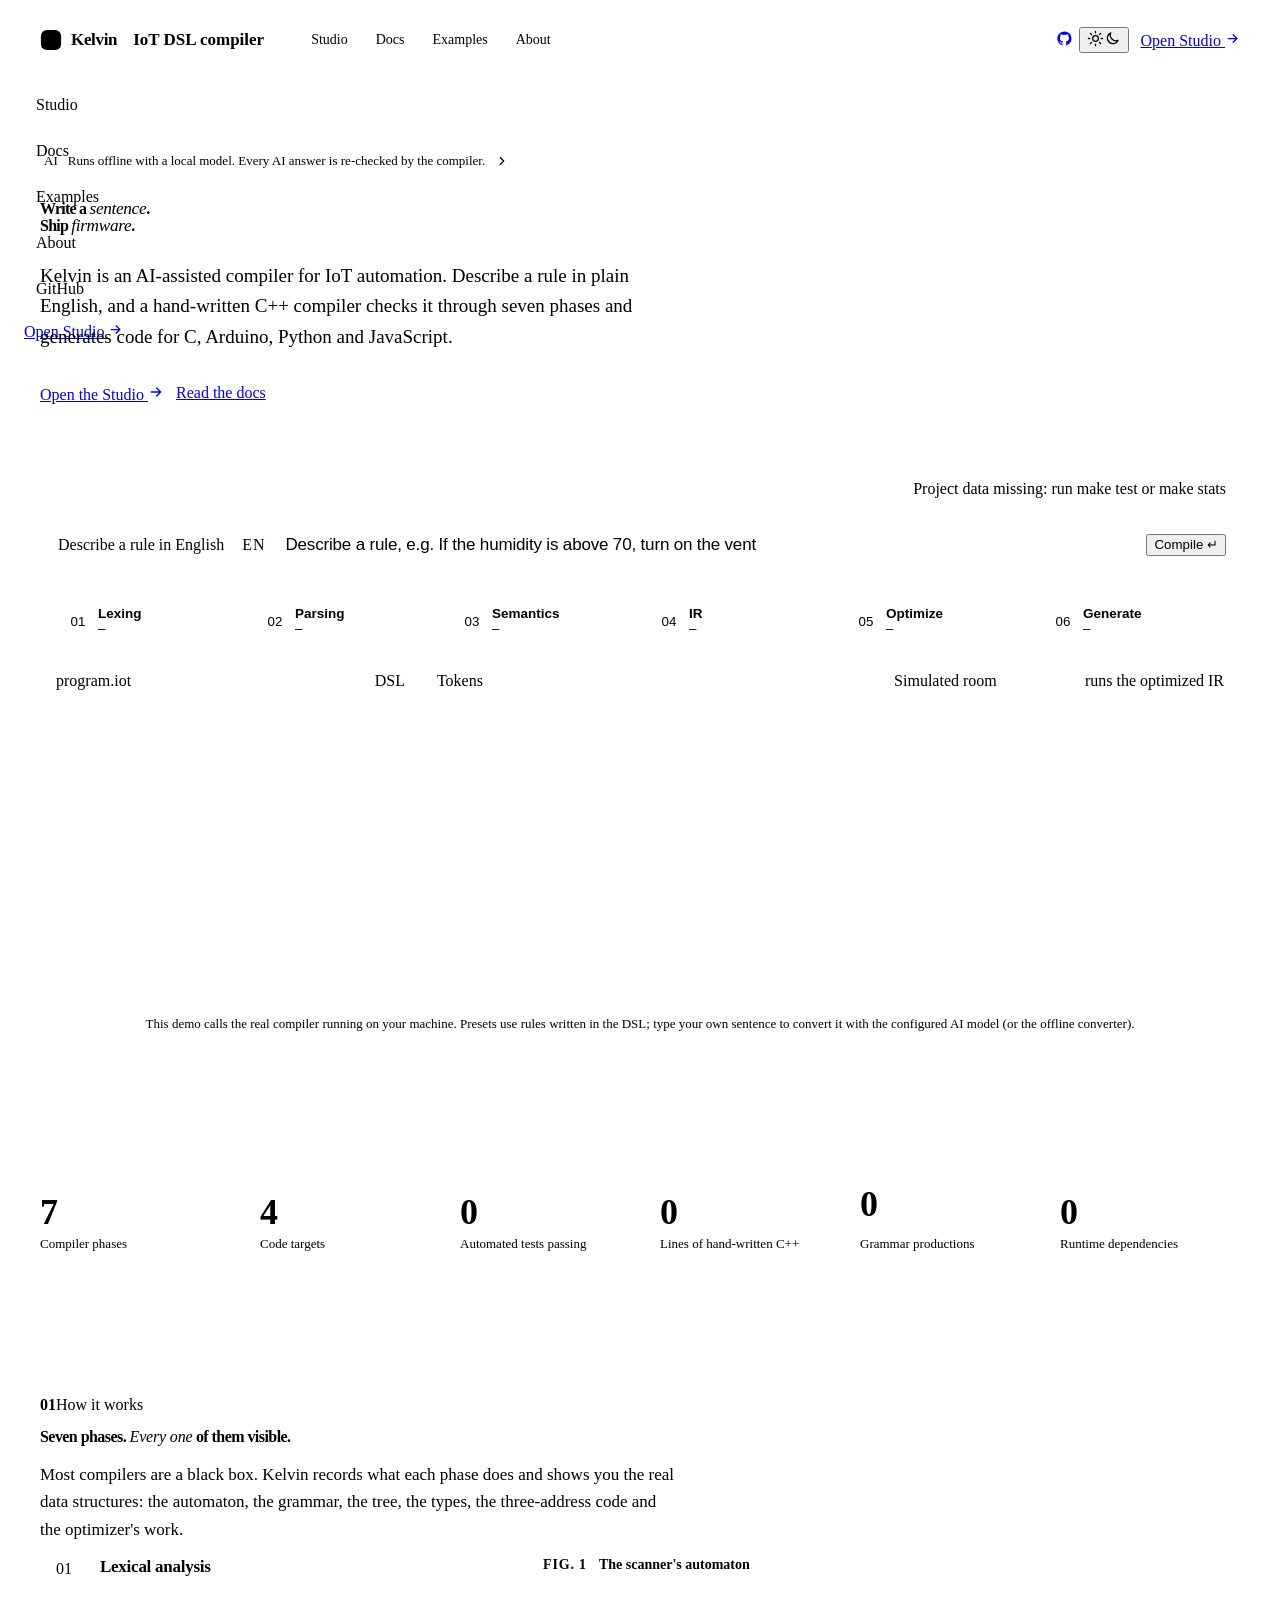
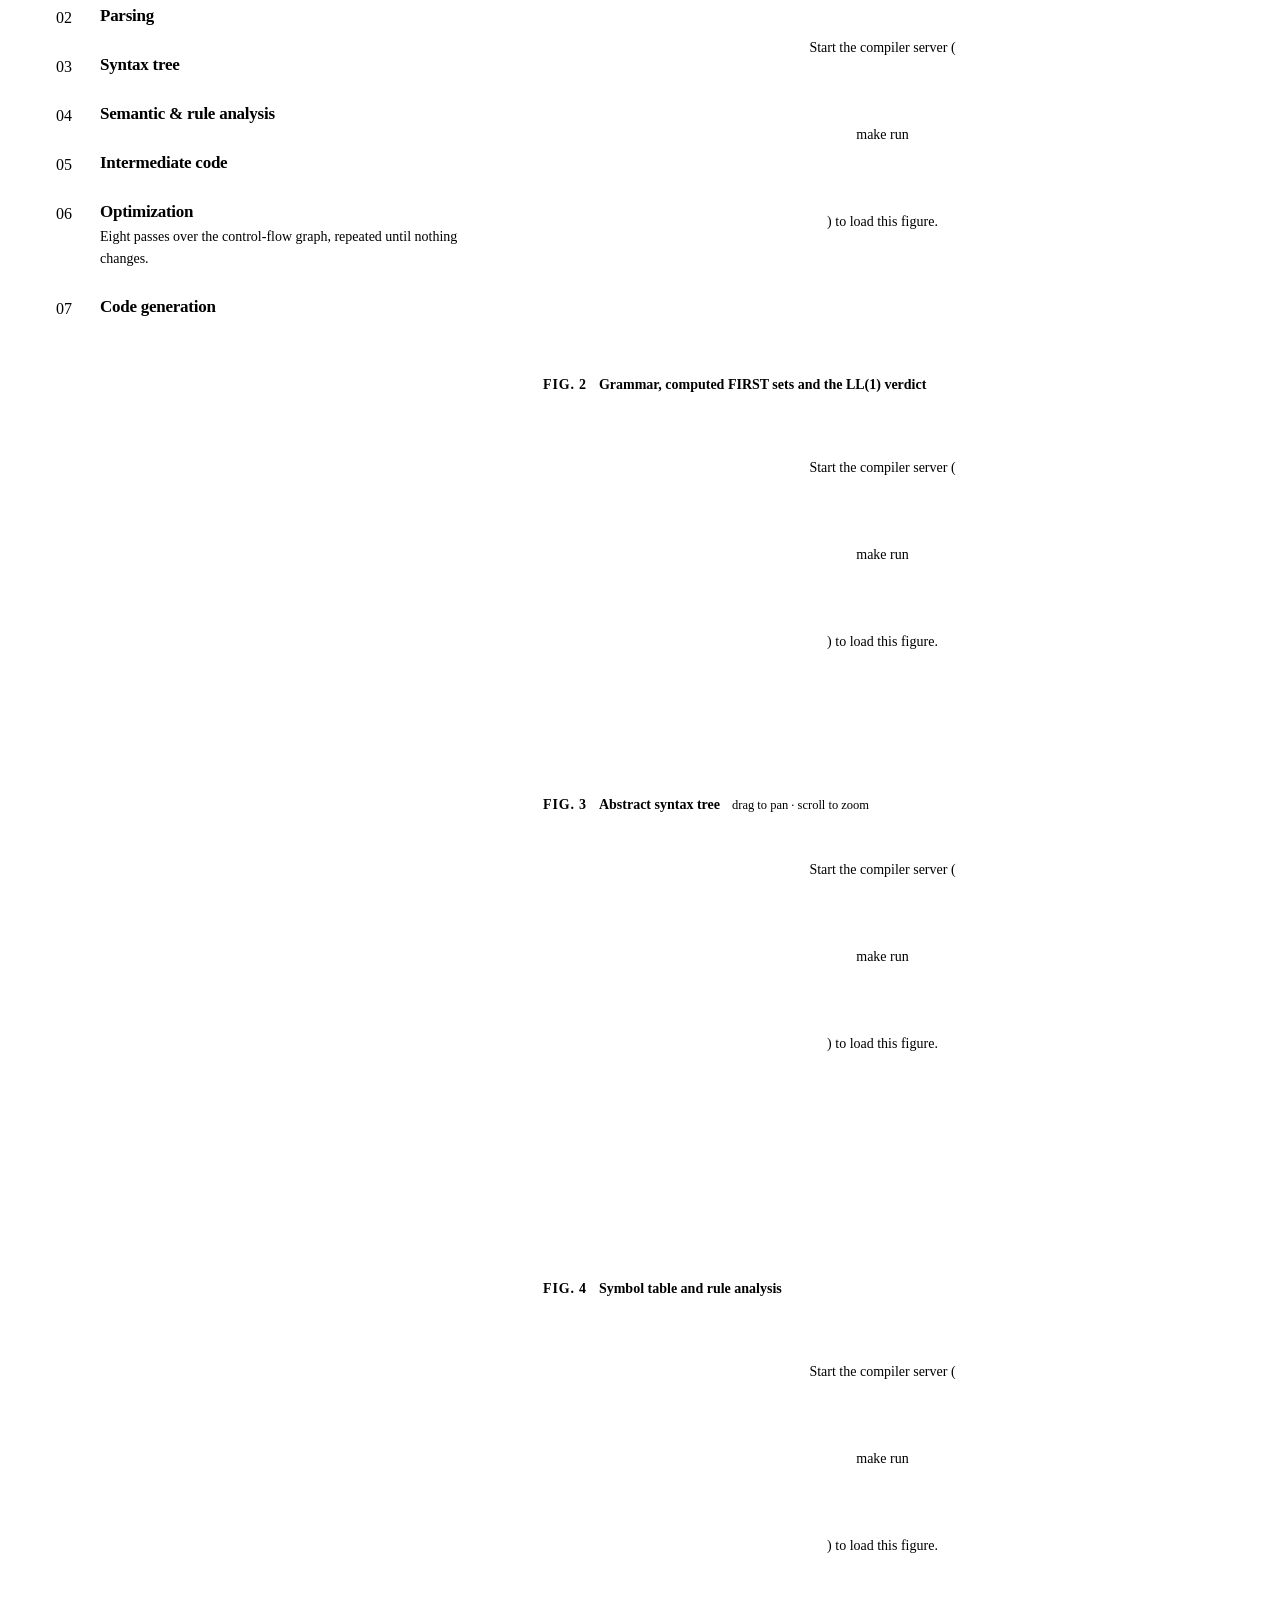
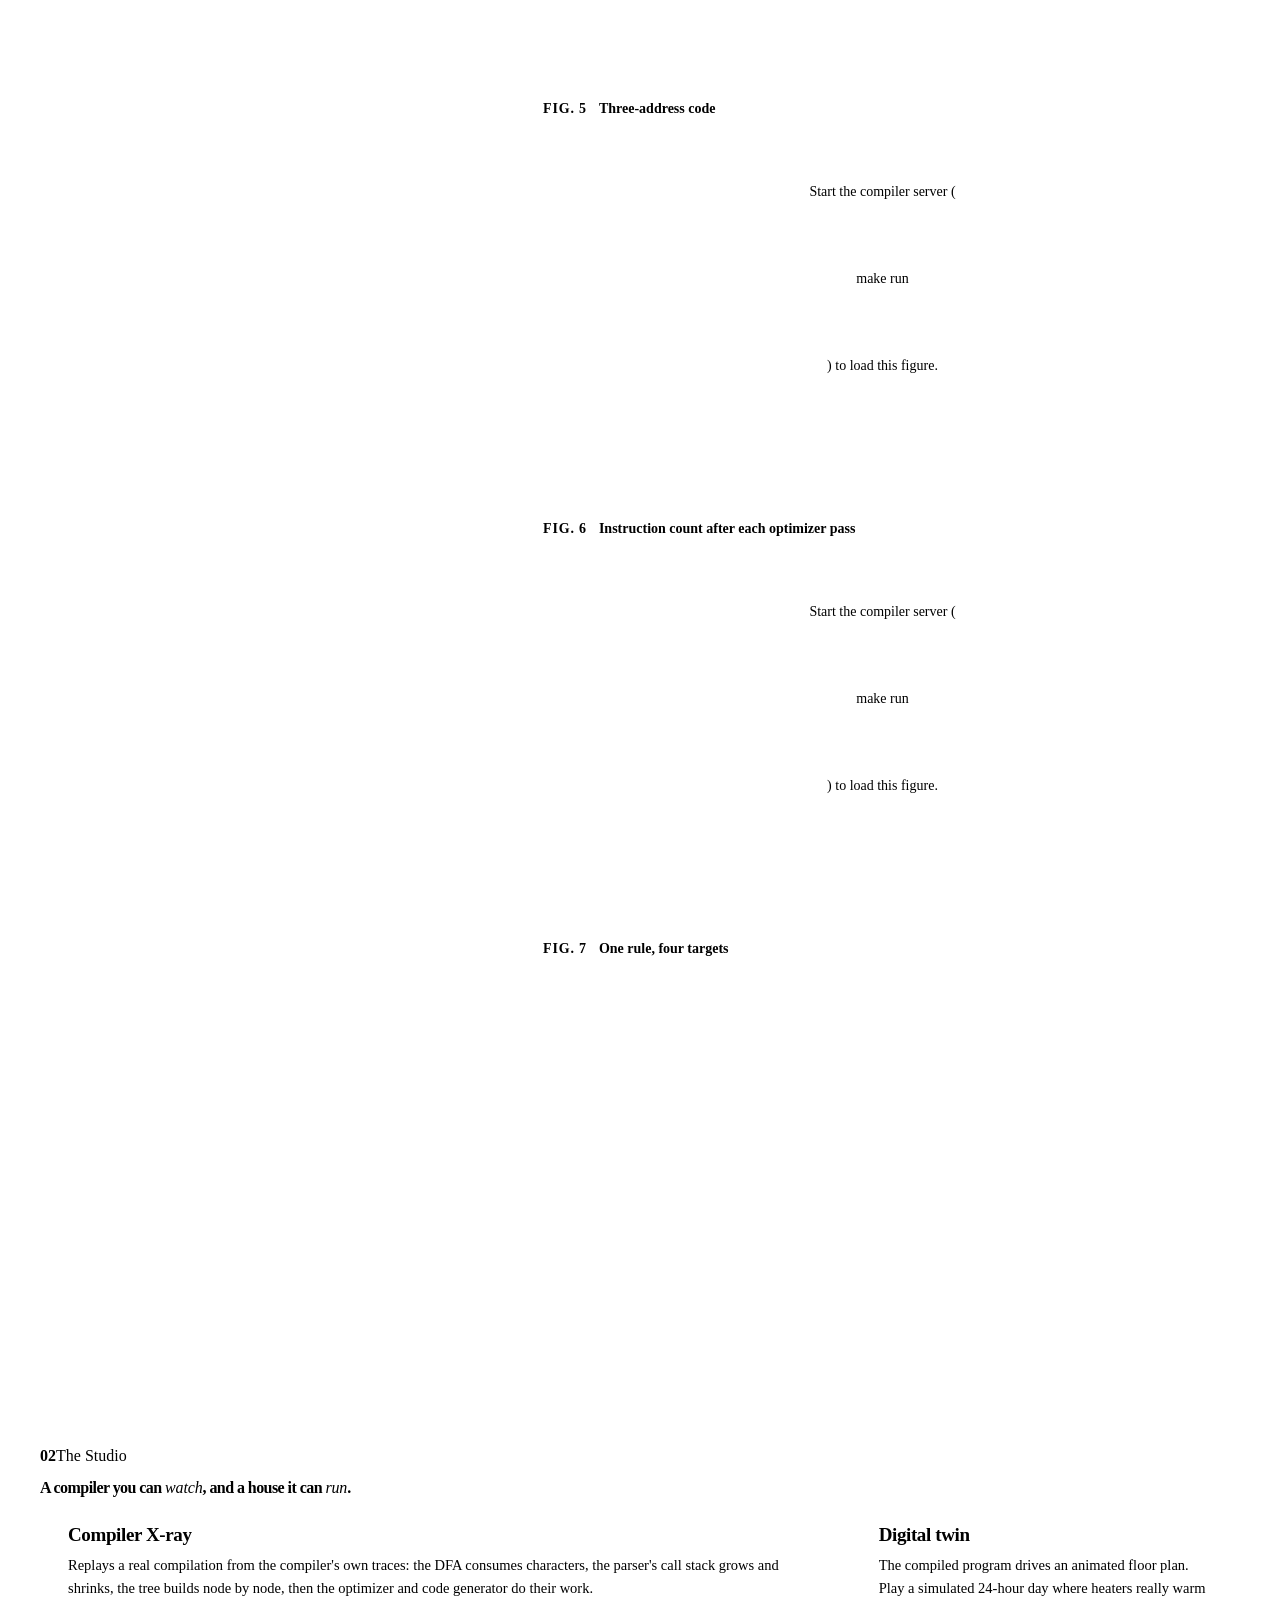
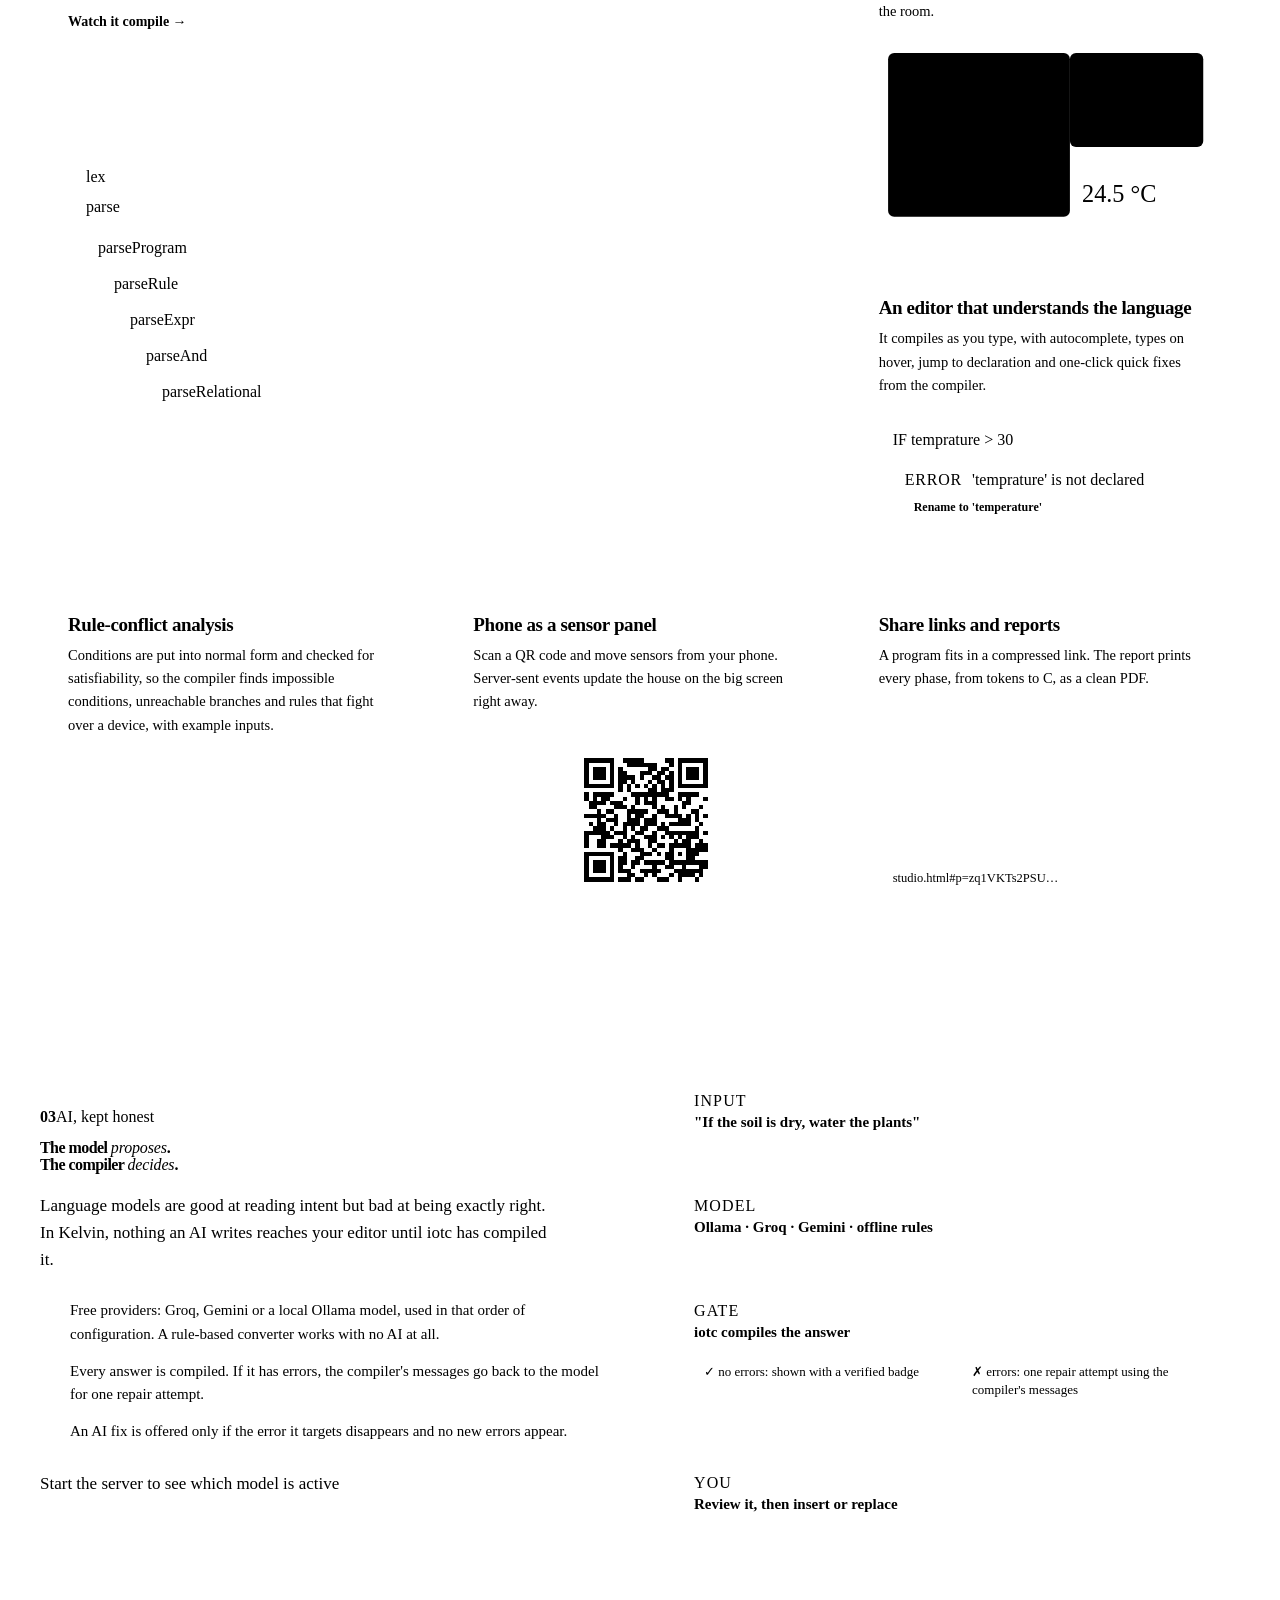
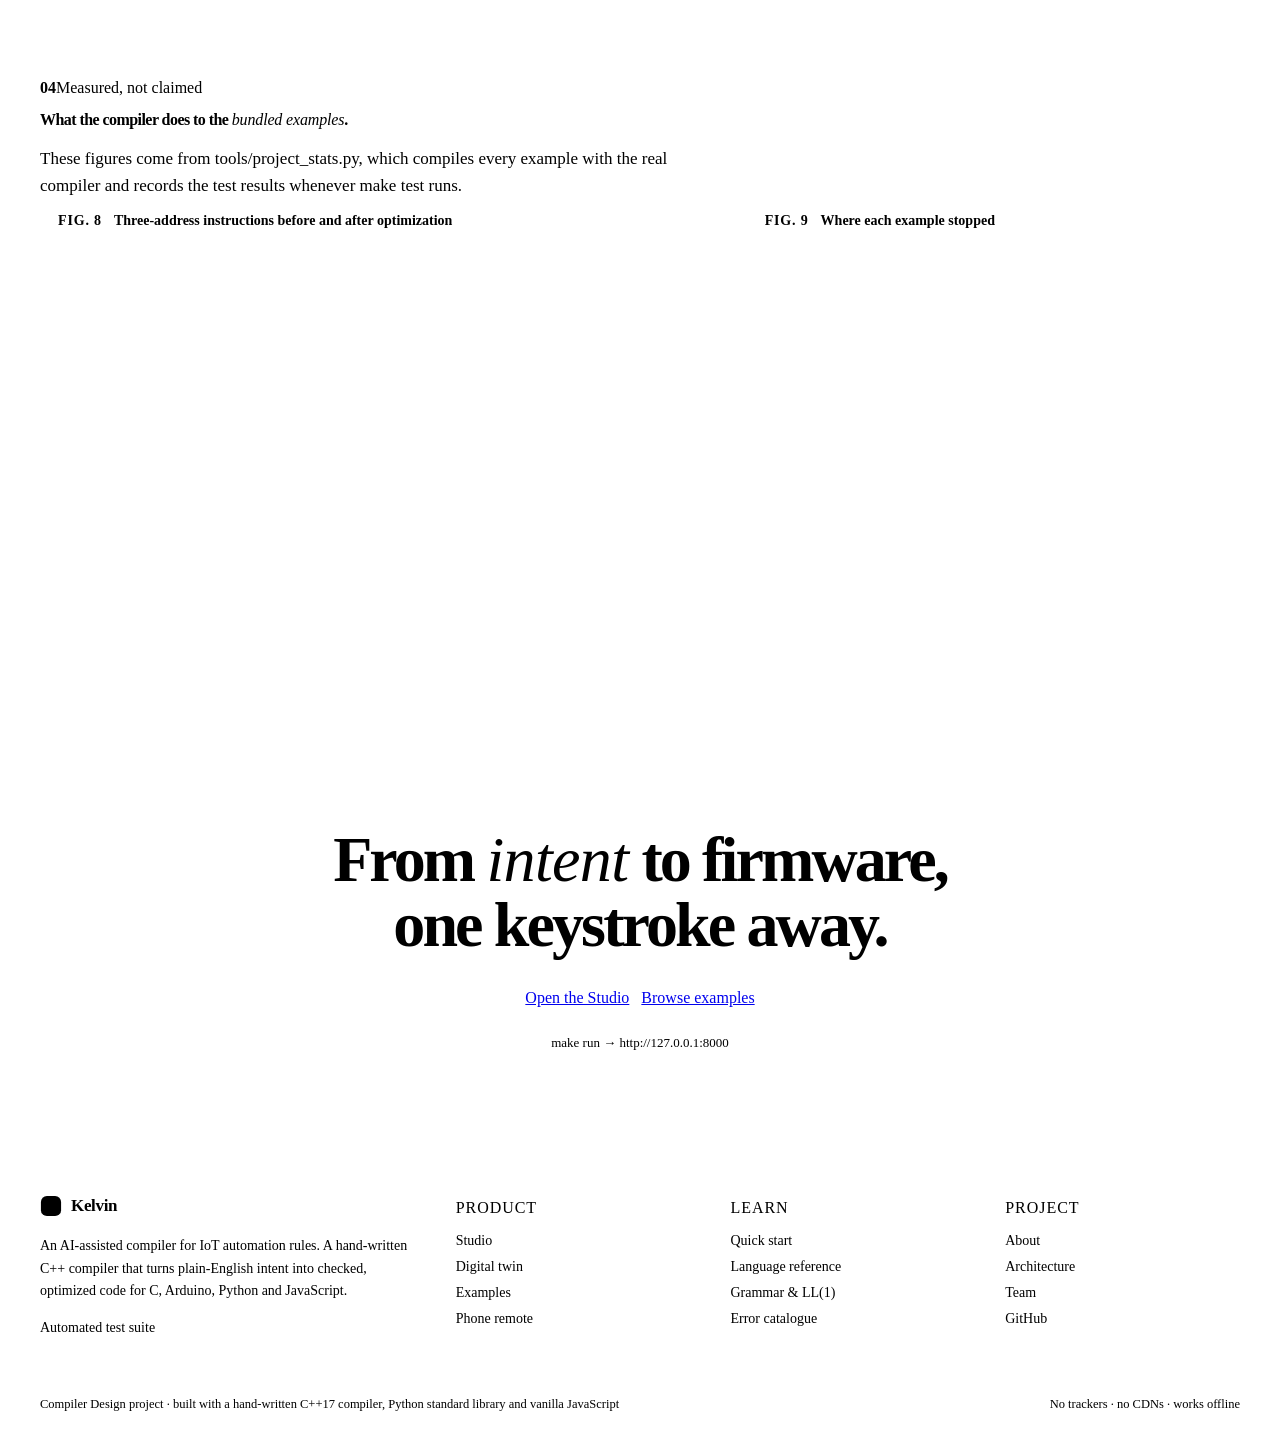
==== commit d95b537b: "Landing page with a live compiler demo, phase story and measured charts" ====
--- a/web/index.html
+++ b/web/index.html
@@ -3,421 +3,288 @@
 <head>
   <meta charset="utf-8">
   <meta name="viewport" content="width=device-width, initial-scale=1">
-  <title>IoT DSL Compiler</title>
-  <meta name="description" content="An AI-assisted compiler for an IoT automation language: lexer, parser, semantic and rule analysis, intermediate code, CFG optimizer and code generation for C, Arduino, Python and JavaScript, with a compiler X-ray and a smart-home digital twin.">
+  <title>Kelvin — the compiler for physical spaces</title>
+  <meta name="description" content="Kelvin is an AI-assisted compiler for IoT automation rules: a hand-written C++ compiler with lexing, LL(1) parsing, semantic and rule analysis, three-address IR, CFG optimization and code generation for C, Arduino, Python and JavaScript.">
+  <meta name="theme-color" content="#0c0b0a" media="(prefers-color-scheme: dark)">
+  <meta name="theme-color" content="#f7f5f1" media="(prefers-color-scheme: light)">
+  <link rel="icon" href="data:image/svg+xml,%3Csvg xmlns='http://www.w3.org/2000/svg' viewBox='0 0 24 24'%3E%3Crect x='1' y='1' width='22' height='22' rx='6.5' fill='%23171512'/%3E%3Cpath d='M8 5.5v8.2' stroke='%23f3f0ea' stroke-width='2' stroke-linecap='round'/%3E%3Ccircle cx='8' cy='16.6' r='2.6' fill='%23ff6a2b'/%3E%3Cpath d='m13.2 8.6 4 3.4-4 3.4' fill='none' stroke='%23f3f0ea' stroke-width='2' stroke-linecap='round' stroke-linejoin='round'/%3E%3C/svg%3E">
   <script>
-    // Apply the saved theme before first paint to avoid a flash.
-    try {
-      var saved = localStorage.getItem("iotc-theme");
-      if (saved === "light" || saved === "dark") document.documentElement.dataset.theme = saved;
-    } catch (e) {}
+    try { var t = localStorage.getItem("iotc-theme"); if (t === "light" || t === "dark") document.documentElement.dataset.theme = t; } catch (e) {}
+    // Old share links pointed at the root page; the program now opens in the Studio.
+    if (/^#p=/.test(location.hash)) location.replace("studio.html" + location.hash);
   </script>
-  <link rel="stylesheet" href="style.css">
-  <link rel="stylesheet" href="features.css">
+  <link rel="preload" href="fonts/geist.woff2" as="font" type="font/woff2" crossorigin>
+  <link rel="preload" href="fonts/instrument-serif-italic.woff2" as="font" type="font/woff2" crossorigin>
+  <link rel="stylesheet" href="css/tokens.css">
+  <link rel="stylesheet" href="css/components.css">
+  <link rel="stylesheet" href="css/site.css">
+  <link rel="stylesheet" href="css/graphs.css">
+  <link rel="stylesheet" href="css/landing.css">
 </head>
-<body>
-  <div class="page">
-
-    <header class="topbar">
-      <div class="brand">
-        <div class="mark" aria-hidden="true">
-          <svg viewBox="0 0 24 24" width="18" height="18" fill="none" stroke="currentColor" stroke-width="1.8" stroke-linecap="round" stroke-linejoin="round">
-            <path d="M8 6 3 12l5 6"/><path d="m16 6 5 6-5 6"/><path d="m13.5 4-3 16"/>
+<body class="site">
+  <a class="skip" href="#main">Skip to content</a>
+  <header class="site-nav" id="siteNav"></header>
+
+  <main id="main">
+
+    <!-- Hero: headline + a live compiler demo -->
+    <section class="hero">
+      <div class="container hero-copy">
+        <a class="hero-tag" href="docs.html#ai">
+          <span class="badge ember"><i class="led"></i><span id="aiTag">AI</span></span>
+          <span>Runs offline with a local model. Every AI answer is re-checked by the compiler.</span>
+          <svg viewBox="0 0 24 24" width="14" height="14" fill="none" stroke="currentColor" stroke-width="2" stroke-linecap="round" stroke-linejoin="round"><path d="M9 6l6 6-6 6"/></svg>
+        </a>
+        <h1 class="display">Write a <em>sentence</em>.<br>Ship <em>firmware</em>.</h1>
+        <p class="lede">Kelvin is an AI-assisted compiler for IoT automation. Describe a rule in plain English, and a hand-written C++ compiler checks it through seven phases and generates code for C, Arduino, Python and JavaScript.</p>
+        <div class="hero-ctas">
+          <a class="btn btn-primary btn-lg" href="studio.html">Open the Studio
+            <svg viewBox="0 0 24 24" width="16" height="16" fill="none" stroke="currentColor" stroke-width="2" stroke-linecap="round" stroke-linejoin="round"><path d="M5 12h14M13 6l6 6-6 6"/></svg></a>
+          <a class="btn btn-lg" href="docs.html">Read the docs</a>
+        </div>
+      </div>
+
+      <div class="container demo-wrap">
+        <div class="demo" id="demo" aria-label="Live compiler demo">
+          <div class="demo-top">
+            <div class="demo-presets" id="demoPresets" role="group" aria-label="Example rules"></div>
+            <span class="demo-status" id="demoStatus"><i></i><span>Connecting to the compiler…</span></span>
+          </div>
+          <form class="demo-prompt" id="demoForm" autocomplete="off">
+            <label for="demoInput" class="sr-only">Describe a rule in English</label>
+            <span class="prompt-glyph" aria-hidden="true">EN</span>
+            <input id="demoInput" type="text" maxlength="300" spellcheck="false">
+            <button class="btn btn-primary" type="submit" id="demoRun">Compile <kbd>↵</kbd></button>
+          </form>
+
+          <ol class="rail" id="rail" aria-label="Compiler phases">
+            <li><button type="button" data-stage="0"><span class="rail-num">01</span><span class="rail-name">Lexing</span><span class="rail-metric">–</span></button></li>
+            <li><button type="button" data-stage="1"><span class="rail-num">02</span><span class="rail-name">Parsing</span><span class="rail-metric">–</span></button></li>
+            <li><button type="button" data-stage="2"><span class="rail-num">03</span><span class="rail-name">Semantics</span><span class="rail-metric">–</span></button></li>
+            <li><button type="button" data-stage="3"><span class="rail-num">04</span><span class="rail-name">IR</span><span class="rail-metric">–</span></button></li>
+            <li><button type="button" data-stage="4"><span class="rail-num">05</span><span class="rail-name">Optimize</span><span class="rail-metric">–</span></button></li>
+            <li><button type="button" data-stage="5"><span class="rail-num">06</span><span class="rail-name">Generate</span><span class="rail-metric">–</span></button></li>
+          </ol>
+
+          <div class="demo-body">
+            <div class="demo-pane">
+              <div class="pane-label"><span>program.iot</span><span class="pane-hint" id="srcHint">DSL</span></div>
+              <pre class="demo-src" id="demoSrc"></pre>
+            </div>
+            <div class="demo-pane">
+              <div class="pane-label"><span id="artTitle">Tokens</span><span class="pane-hint" id="artHint"></span></div>
+              <div class="demo-art" id="demoArt"></div>
+            </div>
+            <div class="demo-pane demo-room">
+              <div class="pane-label"><span>Simulated room</span><span class="pane-hint">runs the optimized IR</span></div>
+              <div class="room-devices" id="roomDevices"></div>
+              <div class="room-sensors" id="roomSensors"></div>
+            </div>
+          </div>
+        </div>
+        <p class="demo-note">This demo calls the real compiler running on your machine. Presets use rules written in the DSL; type your own sentence to convert it with the configured AI model (or the offline converter).</p>
+      </div>
+    </section>
+
+    <!-- Real numbers -->
+    <section class="container proof" aria-label="Project facts">
+      <dl class="proof-grid" id="proof">
+        <div><dt>Compiler phases</dt><dd><span data-stat="phases">7</span></dd></div>
+        <div><dt>Code targets</dt><dd><span data-stat="targets">4</span></dd></div>
+        <div><dt>Automated tests passing</dt><dd><span data-stat="tests">0</span></dd></div>
+        <div><dt>Lines of hand-written C++</dt><dd><span data-stat="lines">0</span></dd></div>
+        <div><dt>Grammar productions</dt><dd><span data-stat="productions">0</span><small data-stat-note="conflicts"></small></dd></div>
+        <div><dt>Runtime dependencies</dt><dd><span>0</span></dd></div>
+      </dl>
+    </section>
+
+    <!-- The pipeline, phase by phase -->
+    <section class="story" id="how">
+      <div class="container">
+        <header class="section-head" data-reveal>
+          <span class="eyebrow"><b>01</b>How it works</span>
+          <h2>Seven phases. <em>Every one</em> of them visible.</h2>
+          <p>Most compilers are a black box. Kelvin records what each phase does and shows you the real data structures: the automaton, the grammar, the tree, the types, the three-address code and the optimizer's work.</p>
+        </header>
+
+        <div class="story-grid">
+          <ol class="story-nav" id="storyNav">
+            <li data-i="0"><span class="sn-num">01</span><div><b>Lexical analysis</b><span>A hand-written DFA turns characters into tokens, using longest match.</span></div></li>
+            <li data-i="1"><span class="sn-num">02</span><div><b>Parsing</b><span>Recursive descent over an LL(1) grammar, with panic-mode error recovery.</span></div></li>
+            <li data-i="2"><span class="sn-num">03</span><div><b>Syntax tree</b><span>One expression tree with correct precedence: NOT, then AND, then OR.</span></div></li>
+            <li data-i="3"><span class="sn-num">04</span><div><b>Semantic &amp; rule analysis</b><span>Types, declarations and rules that fight over a device.</span></div></li>
+            <li data-i="4"><span class="sn-num">05</span><div><b>Intermediate code</b><span>Three-address code with labels, temporaries and source maps.</span></div></li>
+            <li data-i="5"><span class="sn-num">06</span><div><b>Optimization</b><span>Eight passes over the control-flow graph, repeated until nothing changes.</span></div></li>
+            <li data-i="6"><span class="sn-num">07</span><div><b>Code generation</b><span>One optimized IR, four targets, structured if/else recovered.</span></div></li>
+          </ol>
+
+          <div class="story-figs">
+            <figure class="fig" data-i="0">
+              <figcaption><span class="fig-no">FIG. 1</span>The scanner's automaton <small id="figDfaNote"></small></figcaption>
+              <div class="fig-body fig-dfa" id="figDfa"></div>
+            </figure>
+            <figure class="fig" data-i="1">
+              <figcaption><span class="fig-no">FIG. 2</span>Grammar, computed FIRST sets and the LL(1) verdict <small id="figLlNote"></small></figcaption>
+              <div class="fig-body" id="figGrammar"></div>
+            </figure>
+            <figure class="fig" data-i="2">
+              <figcaption><span class="fig-no">FIG. 3</span>Abstract syntax tree <small>drag to pan · scroll to zoom</small></figcaption>
+              <div class="fig-body fig-tree" id="figTree"></div>
+            </figure>
+            <figure class="fig" data-i="3">
+              <figcaption><span class="fig-no">FIG. 4</span>Symbol table and rule analysis <small id="figSemaNote"></small></figcaption>
+              <div class="fig-body" id="figSema"></div>
+            </figure>
+            <figure class="fig" data-i="4">
+              <figcaption><span class="fig-no">FIG. 5</span>Three-address code <small id="figIrNote"></small></figcaption>
+              <div class="fig-body" id="figIr"></div>
+            </figure>
+            <figure class="fig" data-i="5">
+              <figcaption><span class="fig-no">FIG. 6</span>Instruction count after each optimizer pass <small id="figOptNote"></small></figcaption>
+              <div class="fig-body" id="figOpt"></div>
+            </figure>
+            <figure class="fig" data-i="6">
+              <figcaption><span class="fig-no">FIG. 7</span>One rule, four targets</figcaption>
+              <div class="fig-body" id="figGen"></div>
+            </figure>
+          </div>
+        </div>
+      </div>
+    </section>
+
+    <!-- Features -->
+    <section class="features container" id="features">
+      <header class="section-head" data-reveal>
+        <span class="eyebrow"><b>02</b>The Studio</span>
+        <h2>A compiler you can <em>watch</em>, and a house it can <em>run</em>.</h2>
+      </header>
+
+      <div class="bento">
+        <article class="tile t-xray" data-reveal>
+          <div class="tile-copy">
+            <h3>Compiler X-ray</h3>
+            <p>Replays a real compilation from the compiler's own traces: the DFA consumes characters, the parser's call stack grows and shrinks, the tree builds node by node, then the optimizer and code generator do their work.</p>
+            <a class="tile-link" href="studio.html">Watch it compile →</a>
+          </div>
+          <div class="xray-art" aria-hidden="true">
+            <div class="xa-row"><span class="xa-k">lex</span><span class="xa-bar"><i style="--w:100%"></i></span></div>
+            <div class="xa-row"><span class="xa-k">parse</span><span class="xa-bar"><i style="--w:86%"></i></span></div>
+            <div class="xa-stack">
+              <code style="--d:0">parseProgram</code><code style="--d:1">parseRule</code><code style="--d:2">parseExpr</code><code style="--d:3">parseAnd</code><code style="--d:4" class="top">parseRelational</code>
+            </div>
+            <div class="xa-scrub"><i></i></div>
+          </div>
+        </article>
+
+        <article class="tile t-twin" data-reveal>
+          <div class="tile-copy">
+            <h3>Digital twin</h3>
+            <p>The compiled program drives an animated floor plan. Play a simulated 24-hour day where heaters really warm the room.</p>
+          </div>
+          <svg class="twin-art" viewBox="0 0 220 120" aria-hidden="true">
+            <rect x="6" y="6" width="120" height="108" rx="4" class="ta-room"/>
+            <rect x="126" y="6" width="88" height="62" rx="4" class="ta-room"/>
+            <rect x="126" y="68" width="88" height="46" rx="4" class="ta-room ta-out"/>
+            <g class="ta-fan" transform="translate(66 60)"><circle r="20" class="ta-plate"/><g class="ta-blades"><path d="M0-3C4-14 12-13 12-8S4-1 0 0Z"/><path d="M0-3C4-14 12-13 12-8S4-1 0 0Z" transform="rotate(120)"/><path d="M0-3C4-14 12-13 12-8S4-1 0 0Z" transform="rotate(240)"/></g></g>
+            <g transform="translate(170 37)"><circle r="16" class="ta-plate ta-glow"/><circle r="5" class="ta-bulb"/></g>
+            <text x="134" y="104" class="ta-label">24.5 °C</text>
           </svg>
-        </div>
-        <div>
-          <h1>IoT DSL Compiler</h1>
-          <p class="subtitle">Rule language for IoT automation &middot; AI-assisted compiler</p>
-        </div>
-      </div>
-      <div class="top-actions">
-        <button id="paletteBtn" class="btn btn-quiet palette-btn" type="button" title="Search all commands">
-          <svg viewBox="0 0 24 24" width="15" height="15" fill="none" stroke="currentColor" stroke-width="2" stroke-linecap="round"><circle cx="11" cy="11" r="7"/><path d="m20 20-3.5-3.5"/></svg>
-          <span>Commands</span><kbd id="paletteKey">Ctrl K</kbd>
-        </button>
-        <button id="presentBtn" class="btn btn-quiet" type="button" title="Guided tour for presenting">
-          <svg viewBox="0 0 24 24" width="15" height="15" fill="none" stroke="currentColor" stroke-width="2" stroke-linecap="round" stroke-linejoin="round"><rect x="3" y="4" width="18" height="12" rx="2"/><path d="M8 20h8M12 16v4"/></svg>
-          <span>Present</span>
-        </button>
-        <button id="shareBtn" class="btn btn-quiet icon-only-sm" type="button" title="Copy a link to this program">
-          <svg viewBox="0 0 24 24" width="15" height="15" fill="none" stroke="currentColor" stroke-width="2" stroke-linecap="round" stroke-linejoin="round"><path d="M10 14a5 5 0 0 0 7.5.5l3-3a5 5 0 0 0-7-7l-1.7 1.7"/><path d="M14 10a5 5 0 0 0-7.5-.5l-3 3a5 5 0 0 0 7 7l1.7-1.7"/></svg>
-          <span>Share</span>
-        </button>
-        <button id="reportBtn" class="btn btn-quiet icon-only-sm" type="button" title="Print or save the compilation report as PDF">
-          <svg viewBox="0 0 24 24" width="15" height="15" fill="none" stroke="currentColor" stroke-width="2" stroke-linecap="round" stroke-linejoin="round"><path d="M14 3H6a2 2 0 0 0-2 2v14a2 2 0 0 0 2 2h12a2 2 0 0 0 2-2V9z"/><path d="M14 3v6h6M8 13h8M8 17h5"/></svg>
-          <span>Report</span>
-        </button>
-        <button id="remoteBtn" class="btn btn-quiet icon-only-sm" type="button" title="Use a phone as the sensor panel">
-          <svg viewBox="0 0 24 24" width="15" height="15" fill="none" stroke="currentColor" stroke-width="2" stroke-linecap="round" stroke-linejoin="round"><rect x="7" y="2" width="10" height="20" rx="2"/><path d="M11 18h2"/></svg>
-          <span>Phone remote</span>
-        </button>
-        <button id="themeToggle" class="icon-btn" type="button" aria-label="Switch theme" title="Switch theme">
-          <svg class="icon-sun" viewBox="0 0 24 24" width="18" height="18" fill="none" stroke="currentColor" stroke-width="1.8" stroke-linecap="round">
-            <circle cx="12" cy="12" r="4"/><path d="M12 2v2M12 20v2M4.9 4.9l1.4 1.4M17.7 17.7l1.4 1.4M2 12h2M20 12h2M4.9 19.1l1.4-1.4M17.7 6.3l1.4-1.4"/>
-          </svg>
-          <svg class="icon-moon" viewBox="0 0 24 24" width="18" height="18" fill="none" stroke="currentColor" stroke-width="1.8" stroke-linecap="round" stroke-linejoin="round">
-            <path d="M20 14.5A8 8 0 0 1 9.5 4a8 8 0 1 0 10.5 10.5Z"/>
-          </svg>
-        </button>
-      </div>
-    </header>
-
-    <!-- AI assistance: English (typed or spoken) -> DSL -->
-    <section class="assistant" aria-label="AI assistant">
-      <form class="ai-form" id="aiForm" autocomplete="off">
-        <label class="ai-label" for="aiInput">
-          <span>Describe a rule in English</span>
-          <span class="ai-badge" id="aiBadge" title="Which AI model converts English to DSL">AI &middot; checking…</span>
-        </label>
-        <div class="ai-row">
-          <div class="ai-input-wrap">
-            <input id="aiInput" type="text" maxlength="500"
-                   placeholder="e.g. If the temperature is above 30 and the door is open, turn on the fan">
-            <button id="aiMic" class="mic-btn" type="button" aria-label="Speak a rule" aria-pressed="false" title="Speak a rule">
-              <svg viewBox="0 0 24 24" width="17" height="17" fill="none" stroke="currentColor" stroke-width="2" stroke-linecap="round" stroke-linejoin="round"><rect x="9" y="3" width="6" height="11" rx="3"/><path d="M5 11a7 7 0 0 0 14 0M12 18v3"/></svg>
-            </button>
-          </div>
-          <button id="aiBtn" class="btn btn-primary" type="submit">Convert to DSL</button>
-          <button id="explainBtn" class="btn" type="button" title="The compiler explains the current program in English">Explain program</button>
-        </div>
-      </form>
-      <div class="ai-result" id="aiResult" hidden>
-        <div class="ai-result-head">
-          <span class="ai-check" id="aiCheck"></span>
-          <span class="ai-meta" id="aiMeta"></span>
-        </div>
-        <pre class="ai-code" id="aiCode"></pre>
-        <p class="ai-note" id="aiNote" hidden></p>
-        <div class="ai-actions">
-          <button class="btn btn-primary" type="button" id="aiReplace">Replace editor</button>
-          <button class="btn" type="button" id="aiAppend">Add to editor</button>
-          <button class="link-btn" type="button" id="aiDismiss">Dismiss</button>
-        </div>
-      </div>
-      <div class="english-card" id="englishCard" hidden>
-        <div class="english-head">
-          <b>This program in plain English</b>
-          <span class="ai-meta" id="englishBy"></span>
-          <span class="spacer"></span>
-          <button class="btn btn-small" type="button" id="englishAi">Make it friendlier (AI)</button>
-          <button class="link-btn" type="button" id="englishClose">Close</button>
-        </div>
-        <div class="english-text" id="englishText"></div>
-      </div>
-    </section>
-
-    <section class="pipeline" aria-label="Compiler phases">
-      <ol class="steps">
-        <li><button class="step" type="button" data-step="lexer" data-tab="tokens">
-          <span class="step-num">01</span><span class="step-name">Lexer</span><span class="step-sub">DFA, tokens</span>
-        </button></li>
-        <li><button class="step" type="button" data-step="parser" data-tab="language">
-          <span class="step-num">02</span><span class="step-name">Parser</span><span class="step-sub">LL(1) grammar</span>
-        </button></li>
-        <li><button class="step" type="button" data-step="ast" data-tab="ast">
-          <span class="step-num">03</span><span class="step-name">AST</span><span class="step-sub">Syntax tree</span>
-        </button></li>
-        <li><button class="step" type="button" data-step="semantic" data-tab="symbols">
-          <span class="step-num">04</span><span class="step-name">Semantic</span><span class="step-sub">Types, rule checks</span>
-        </button></li>
-        <li><button class="step" type="button" data-step="ir" data-tab="ir" data-ir="original">
-          <span class="step-num">05</span><span class="step-name">IR</span><span class="step-sub">Three-address code</span>
-        </button></li>
-        <li><button class="step" type="button" data-step="optimizer" data-tab="ir" data-ir="machine">
-          <span class="step-num">06</span><span class="step-name">Optimizer</span><span class="step-sub">CFG, dataflow</span>
-        </button></li>
-        <li><button class="step" type="button" data-step="codegen" data-tab="code">
-          <span class="step-num">07</span><span class="step-name">Codegen</span><span class="step-sub">C · Arduino · Py · JS</span>
-        </button></li>
-      </ol>
-      <div class="pipeline-foot">
-        <div class="legend">
-          <span><i class="dot dot-ok"></i>Passed</span>
-          <span><i class="dot dot-error"></i>Errors found</span>
-          <span><i class="dot dot-skipped"></i>Not run</span>
-        </div>
-        <button id="xrayBtn" class="btn btn-primary xray-btn" type="button">
-          <svg viewBox="0 0 24 24" width="15" height="15" fill="currentColor"><path d="M8 5v14l11-7z"/></svg>
-          Watch it compile
-        </button>
-      </div>
-    </section>
-
-    <main class="workspace" id="workspace">
-      <section class="panel editor-panel" aria-label="Source program">
-        <div class="panel-head">
-          <h2>Source</h2>
-          <div class="controls">
-            <label class="select-wrap">
-              <span class="sr-only">Load example</span>
-              <select id="examples"><option value="">Examples</option></select>
-            </label>
-            <label class="live-toggle" title="Compile while you type">
-              <input type="checkbox" id="liveToggle" checked><span>Live</span>
-            </label>
-            <button id="clearBtn" class="btn" type="button">Clear</button>
-            <button id="compileBtn" class="btn btn-primary" type="button">
-              Compile <kbd id="shortcut">Ctrl ↵</kbd>
-            </button>
-          </div>
-        </div>
-
-        <div class="editor">
-          <div class="gutter" aria-hidden="true"><div id="gutterInner"></div></div>
-          <div class="code">
-            <pre id="highlight" class="code-layer" aria-hidden="true"></pre>
-            <textarea id="source" class="code-layer" spellcheck="false" autocapitalize="off"
-                      autocomplete="off" aria-label="DSL source code"></textarea>
-          </div>
-        </div>
-
-        <div class="panel-foot">
-          <span id="cursorPos">Ln 1, Col 1</span>
-          <span class="foot-hint">Hover a name for its type · Ctrl/⌘-click to jump</span>
-          <span id="lineCount">0 lines</span>
-        </div>
-      </section>
-
-      <section class="panel output-panel" aria-label="Compiler output">
-        <div class="tabs" role="tablist">
-          <button class="tab active" role="tab" data-tab="tokens" aria-selected="true">Tokens <span class="count" id="tokenCount">0</span></button>
-          <button class="tab" role="tab" data-tab="ast" aria-selected="false">Syntax tree</button>
-          <button class="tab" role="tab" data-tab="language" aria-selected="false">Language</button>
-          <button class="tab" role="tab" data-tab="symbols" aria-selected="false">Symbols</button>
-          <button class="tab" role="tab" data-tab="ir" aria-selected="false">IR</button>
-          <button class="tab" role="tab" data-tab="code" aria-selected="false">Code</button>
-          <button class="tab" role="tab" data-tab="problems" aria-selected="false">Problems <span class="count" id="problemCount">0</span></button>
-          <span class="tab-indicator" id="tabIndicator"></span>
-        </div>
-
-        <div class="tab-body">
-          <!-- Phase 1 -->
-          <div class="pane active" id="pane-tokens" role="tabpanel">
-            <div class="empty" id="tokensEmpty"><span>Press <strong>Compile</strong> to run the lexer.</span></div>
-            <table class="data-table" id="tokenTable" hidden>
-              <thead><tr><th>#</th><th>Line:Col</th><th>Token</th><th>Lexeme</th></tr></thead>
-              <tbody id="tokenBody" data-link-group></tbody>
-            </table>
-          </div>
-
-          <!-- Phases 2-3 -->
-          <div class="pane" id="pane-ast" role="tabpanel">
-            <div class="empty" id="astEmpty"><span>Press <strong>Compile</strong> to build the syntax tree.</span></div>
-            <div id="astBody" hidden>
-              <div class="pane-tools">
-                <div class="segmented" role="group" aria-label="Tree view">
-                  <button type="button" class="seg active" data-ast="graph">Graph</button>
-                  <button type="button" class="seg" data-ast="list">List</button>
-                </div>
-                <span id="astListTools" hidden>
-                  <button class="link-btn" type="button" id="expandAll">Expand all</button>
-                  <button class="link-btn" type="button" id="collapseAll">Collapse all</button>
-                </span>
-              </div>
-              <div class="graph-host" id="astGraph" data-link-group></div>
-              <div class="tree" id="astTree" data-link-group hidden></div>
-            </div>
-          </div>
-
-          <!-- Language: DFA and grammar -->
-          <div class="pane" id="pane-language" role="tabpanel">
-            <div class="lang">
-              <section>
-                <h3>Scanner DFA <small>the automaton the hand-written lexer implements · double circles accept a token</small></h3>
-                <div id="dfaView" class="dfa-host"></div>
-              </section>
-              <section>
-                <h3>Grammar <small>BNF; each rule is one function of the recursive-descent parser</small> <span id="llBadge" class="ll-badge"></span></h3>
-                <div id="productions" class="productions"></div>
-              </section>
-              <section>
-                <h3>FIRST and FOLLOW sets</h3>
-                <div class="table-scroll"><table class="data-table ff-table" id="firstFollow"></table></div>
-              </section>
-              <section>
-                <h3>LL(1) parse table <small>M[A, a] = the production used for nonterminal A when the next token is a</small></h3>
-                <div class="table-scroll"><table class="ll-table" id="llTable"></table></div>
-              </section>
-            </div>
-          </div>
-
-          <!-- Phase 4 -->
-          <div class="pane" id="pane-symbols" role="tabpanel">
-            <div class="empty" id="symbolsEmpty"><span>Press <strong>Compile</strong> to build the symbol table.</span></div>
-            <div id="symbolsBody" hidden>
-              <table class="data-table">
-                <thead><tr><th>Name</th><th>Kind</th><th>Type</th><th>Declared</th><th>Uses</th></tr></thead>
-                <tbody id="symbolRows" data-link-group></tbody>
-              </table>
-              <div class="note-block">
-                <p class="rule-check" id="ruleCheck"></p>
-                <h3>Built-in actions</h3>
-                <p class="mono-list">turn_on(device) &middot; turn_off(device) &middot; toggle(device) &middot; set_level(device, number)</p>
-                <h3>Type rules</h3>
-                <p>NUMBER values compare with numbers and allow + − × ÷. STATE sensors compare only with == and != against ON, OFF, OPEN, CLOSED, TRUE, FALSE. Conditions must be true/false. Every name is declared exactly once.</p>
-              </div>
-            </div>
-          </div>
-
-          <!-- Phases 5-6 -->
-          <div class="pane" id="pane-ir" role="tabpanel">
-            <div class="empty" id="irEmpty"><span>Intermediate code is generated once the program passes semantic analysis.</span></div>
-            <div id="irBody" hidden>
-              <div class="pane-tools">
-                <div class="segmented" role="group" aria-label="IR view">
-                  <button type="button" class="seg active" data-ir="original">Original</button>
-                  <button type="button" class="seg" data-ir="optimized">Optimized</button>
-                  <button type="button" class="seg" data-ir="machine">Time machine</button>
-                  <button type="button" class="seg" data-ir="cfg">CFG</button>
-                </div>
-                <span class="ir-summary" id="irSummary"></span>
-              </div>
-              <div class="machine-bar" id="machineBar" hidden>
-                <button class="btn btn-small" type="button" id="machinePlay">Play</button>
-                <button class="icon-btn small" type="button" id="machinePrev" aria-label="Previous pass">‹</button>
-                <input type="range" id="machineSlider" min="0" max="0" value="0" aria-label="Optimization step">
-                <button class="icon-btn small" type="button" id="machineNext" aria-label="Next pass">›</button>
-                <span class="machine-pass" id="machinePass"></span>
-                <span class="machine-step" id="machineStep"></span>
-              </div>
-              <div class="opt-report" id="optReport" hidden></div>
-              <ol class="ir-list" id="irList" data-link-group></ol>
-              <div class="graph-host cfg-host" id="cfgGraph" data-link-group hidden></div>
-            </div>
-          </div>
-
-          <!-- Phase 7 -->
-          <div class="pane" id="pane-code" role="tabpanel">
-            <div class="empty" id="codeEmpty"><span>Code is generated once the program compiles without errors.</span></div>
-            <div id="codeBody" hidden>
-              <div class="pane-tools">
-                <div class="segmented" role="group" aria-label="Target language">
-                  <button type="button" class="seg active" data-target="c">C</button>
-                  <button type="button" class="seg" data-target="arduino">Arduino</button>
-                  <button type="button" class="seg" data-target="python">Python</button>
-                  <button type="button" class="seg" data-target="js">JavaScript</button>
-                </div>
-                <span class="pane-title code-file" id="codeFile"></span>
-                <button class="link-btn" type="button" id="copyCode">Copy</button>
-                <button class="link-btn" type="button" id="downloadCode">Download</button>
-                <button class="btn btn-small" type="button" id="runCode">Build &amp; run</button>
-              </div>
-              <div class="run-output" id="runOutput" hidden></div>
-              <ol class="ir-list code-list" id="codeLines" data-link-group></ol>
-            </div>
-          </div>
-
-          <!-- Errors and warnings -->
-          <div class="pane" id="pane-problems" role="tabpanel">
-            <div class="empty" id="problemsEmpty"><span>Press <strong>Compile</strong> to check the program.</span></div>
-            <ul class="error-list" id="errorList" data-link-group></ul>
-          </div>
-        </div>
-      </section>
-    </main>
-
-    <!-- The compiled program running in a digital twin -->
-    <section class="home" id="smartHome" aria-label="Smart home digital twin">
-      <div class="home-head">
-        <div>
-          <h2>Smart home</h2>
-          <p class="subtitle">The compiled program running in a digital twin. Every change runs the optimized IR from the compiler.</p>
-        </div>
-        <div class="home-actions">
-          <span class="day-clock" id="dayClock">Live</span>
-          <button class="btn" type="button" id="liveMode" title="Stop the day and use the sliders">Live controls</button>
-          <label class="select-wrap"><span class="sr-only">Speed</span>
-            <select id="daySpeed"><option value="0.5">0.5×</option><option value="1" selected>1×</option><option value="2">2×</option><option value="4">4×</option></select>
-          </label>
-          <button class="btn" type="button" id="newDay" title="Generate a different day">New day</button>
-          <button class="btn btn-primary" type="button" id="playDay">Play a day</button>
-        </div>
-      </div>
-      <div class="empty" id="homeEmpty"><span>The smart home comes alive once the program compiles without errors.</span></div>
-      <div id="homeBody" hidden>
-        <div class="home-grid">
-          <div class="twin" id="twin"></div>
-          <aside class="home-side">
-            <h3>Sensors</h3>
-            <div class="sensor-list" id="sensorList"></div>
-            <h3>Rules</h3>
-            <ol class="rule-list" id="ruleList"></ol>
-          </aside>
-        </div>
-        <div class="day-chart" id="dayChart"></div>
-      </div>
-    </section>
-
-    <footer class="statusbar">
-      <span class="status" id="status"><i class="status-dot"></i><span id="statusText">Ready</span></span>
-      <span class="stat"><span class="stat-label">Tokens</span><span id="statTokens">–</span></span>
-      <span class="stat"><span class="stat-label">Rules</span><span id="statRules">–</span></span>
-      <span class="stat"><span class="stat-label">Errors</span><span id="statErrors">–</span></span>
-      <span class="stat"><span class="stat-label">Warnings</span><span id="statWarnings">–</span></span>
-      <span class="stat"><span class="stat-label">IR</span><span id="statIr">–</span></span>
-      <span class="stat"><span class="stat-label">Time</span><span id="statTime">–</span></span>
-    </footer>
-  </div>
-
-  <!-- Compiler X-ray -->
-  <div class="xray" id="xray" hidden role="dialog" aria-modal="true" aria-label="Compiler X-ray">
-    <div class="xr-top">
-      <div class="xr-title">
-        <span class="xr-kicker">Compiler X-ray</span>
-        <h2 id="xrPhase">Lexical analysis</h2>
-        <p id="xrCaption"></p>
-      </div>
-      <button class="icon-btn" type="button" id="xrClose" aria-label="Close X-ray" title="Close (Esc)">✕</button>
-    </div>
-    <ol class="xr-steps" id="xrSteps"></ol>
-    <div class="xr-stage" id="xrStage"></div>
-    <div class="xr-controls">
-      <button class="icon-btn" type="button" id="xrPrev" aria-label="Previous step">‹</button>
-      <button class="btn btn-primary" type="button" id="xrPlay" aria-label="Play">Play</button>
-      <button class="icon-btn" type="button" id="xrNext" aria-label="Next step">›</button>
-      <input type="range" id="xrScrub" min="0" max="0" value="0" aria-label="Position in the compilation">
-      <span class="xr-counter" id="xrCounter"></span>
-      <label class="select-wrap"><span class="sr-only">Speed</span>
-        <select id="xrSpeed"><option value="0.5">0.5×</option><option value="1" selected>1×</option><option value="2">2×</option><option value="4">4×</option></select>
-      </label>
-    </div>
-  </div>
-
-  <!-- Presentation mode -->
-  <div class="tour" id="tour" hidden>
-    <div class="tour-spot" id="tourSpot"></div>
-    <div class="tour-card" id="tourCard" role="dialog" aria-live="polite">
-      <span class="tour-count" id="tourCount"></span>
-      <h3 id="tourTitle"></h3>
-      <p id="tourText"></p>
-      <div class="tour-actions">
-        <button class="link-btn" type="button" id="tourExit">Exit</button>
-        <span class="spacer"></span>
-        <button class="btn" type="button" id="tourPrev">Back</button>
-        <button class="btn btn-primary" type="button" id="tourNext">Next</button>
-      </div>
-    </div>
-  </div>
-
-  <!-- Command palette -->
-  <div class="palette" id="palette" hidden>
-    <div class="palette-box" role="dialog" aria-label="Commands">
-      <input id="paletteInput" type="text" placeholder="Type a command…" aria-label="Search commands" autocomplete="off">
-      <ul id="paletteList" role="listbox"></ul>
-    </div>
-  </div>
-
-  <!-- Phone remote -->
-  <div class="modal" id="remoteModal" hidden>
-    <div class="modal-box" role="dialog" aria-label="Phone remote">
-      <div class="modal-head"><h3>Phone remote</h3><button class="icon-btn small" type="button" id="remoteClose" aria-label="Close">✕</button></div>
-      <div id="remoteBody"></div>
-    </div>
-  </div>
-
-  <!-- Printable report (only visible when printing) -->
-  <div id="report" class="report"></div>
-
-  <script type="module" src="js/main.js"></script>
+        </article>
+
+        <article class="tile t-editor" data-reveal>
+          <div class="tile-copy">
+            <h3>An editor that understands the language</h3>
+            <p>It compiles as you type, with autocomplete, types on hover, jump to declaration and one-click quick fixes from the compiler.</p>
+          </div>
+          <div class="editor-art" aria-hidden="true">
+            <code><span class="s-kw">IF</span> <span class="ea-err">temprature</span> <span class="s-op">&gt;</span> <span class="s-num">30</span></code>
+            <div class="ea-pop"><b>error</b> 'temprature' is not declared<span class="ea-fix">Rename to 'temperature'</span></div>
+          </div>
+        </article>
+
+        <article class="tile t-conflict" data-reveal>
+          <div class="tile-copy">
+            <h3>Rule-conflict analysis</h3>
+            <p>Conditions are put into normal form and checked for satisfiability, so the compiler finds impossible conditions, unreachable branches and rules that fight over a device, with example inputs.</p>
+          </div>
+          <p class="conflict-art" id="conflictArt" aria-label="Example warning from the compiler"></p>
+        </article>
+
+        <article class="tile t-remote" data-reveal>
+          <div class="tile-copy">
+            <h3>Phone as a sensor panel</h3>
+            <p>Scan a QR code and move sensors from your phone. Server-sent events update the house on the big screen right away.</p>
+          </div>
+          <div class="phone-art" aria-hidden="true"><div class="pa-screen" id="qrArt"></div></div>
+        </article>
+
+        <article class="tile t-share" data-reveal>
+          <div class="tile-copy">
+            <h3>Share links and reports</h3>
+            <p>A program fits in a compressed link. The report prints every phase, from tokens to C, as a clean PDF.</p>
+          </div>
+          <div class="share-art mono" aria-hidden="true"><span>studio.html#p=</span><b>zq1VKTs2PSU…</b></div>
+        </article>
+      </div>
+    </section>
+
+    <!-- AI, kept honest -->
+    <section class="ai-sec container" id="ai">
+      <div class="ai-copy" data-reveal>
+        <span class="eyebrow"><b>03</b>AI, kept honest</span>
+        <h2>The model <em>proposes</em>.<br>The compiler <em>decides</em>.</h2>
+        <p>Language models are good at reading intent but bad at being exactly right. In Kelvin, nothing an AI writes reaches your editor until <span class="mono">iotc</span> has compiled it.</p>
+        <ul class="checks">
+          <li>Free providers: Groq, Gemini or a local Ollama model, used in that order of configuration. A rule-based converter works with no AI at all.</li>
+          <li>Every answer is compiled. If it has errors, the compiler's messages go back to the model for one repair attempt.</li>
+          <li>An AI fix is offered only if the error it targets disappears and no new errors appear.</li>
+        </ul>
+        <p class="ai-live"><span class="badge" id="aiLive"><i class="led"></i>checking AI status…</span></p>
+      </div>
+      <div class="flow" data-reveal aria-label="How AI output is checked">
+        <div class="flow-node"><span class="fn-k">Input</span><b>"If the soil is dry, water the plants"</b></div>
+        <div class="flow-edge"></div>
+        <div class="flow-node"><span class="fn-k">Model</span><b>Ollama · Groq · Gemini · offline rules</b></div>
+        <div class="flow-edge"></div>
+        <div class="flow-node gate"><span class="fn-k">Gate</span><b><span class="mono">iotc</span> compiles the answer</b>
+          <div class="gate-out"><span class="ok">✓ no errors: shown with a verified badge</span><span class="bad">✗ errors: one repair attempt using the compiler's messages</span></div>
+        </div>
+        <div class="flow-edge"></div>
+        <div class="flow-node"><span class="fn-k">You</span><b>Review it, then insert or replace</b></div>
+      </div>
+    </section>
+
+    <!-- Measured -->
+    <section class="measured container" id="measured">
+      <header class="section-head" data-reveal>
+        <span class="eyebrow"><b>04</b>Measured, not claimed</span>
+        <h2>What the compiler does to the <em>bundled examples</em>.</h2>
+        <p>These figures come from <span class="mono">tools/project_stats.py</span>, which compiles every example with the real compiler and records the test results whenever <span class="mono">make test</span> runs.</p>
+      </header>
+      <div class="measure-grid" data-reveal>
+        <figure class="fig chart-fig">
+          <figcaption><span class="fig-no">FIG. 8</span>Three-address instructions before and after optimization</figcaption>
+          <div class="fig-body" id="chartIr"></div>
+        </figure>
+        <figure class="fig chart-fig">
+          <figcaption><span class="fig-no">FIG. 9</span>Where each example stopped</figcaption>
+          <div class="fig-body" id="chartPhases"></div>
+        </figure>
+      </div>
+    </section>
+
+    <!-- Closing call to action -->
+    <section class="cta container" data-reveal>
+      <h2>From <em>intent</em> to firmware,<br>one keystroke away.</h2>
+      <div class="hero-ctas">
+        <a class="btn btn-primary btn-lg" href="studio.html">Open the Studio</a>
+        <a class="btn btn-lg" href="examples.html">Browse examples</a>
+      </div>
+      <p class="cta-run mono">make run <span>→ http://127.0.0.1:8000</span></p>
+    </section>
+  </main>
+
+  <footer class="site-foot" id="siteFooter"></footer>
+  <script type="module" src="js/landing.js"></script>
 </body>
 </html>
--- a/web/css/site.css
+++ b/web/css/site.css
@@ -0,0 +1,164 @@
+/* site.css — layout shared by the website pages (landing, docs, examples, about):
+   navigation, footer, section headings, figures and reveal motion. */
+
+body.site { font-size: 16px; }
+html:has(body.site) { overflow-x: clip; }
+
+.container { width: min(1200px, 100% - 48px); margin-inline: auto; }
+@media (max-width: 600px) { .container { width: calc(100% - 32px); } }
+
+.skip {
+  position: absolute; left: 16px; top: -48px; z-index: 100;
+  padding: 8px 14px; border-radius: 8px; background: var(--ink); color: var(--bg); text-decoration: none;
+}
+.skip:focus { top: 12px; }
+
+/* ---------- Logo ---------- */
+
+.logo-svg { display: block; flex-shrink: 0; }
+.logo-bg { fill: var(--ink); }
+.logo-stem, .logo-chev { fill: none; stroke: var(--bg); stroke-width: 2; stroke-linecap: round; stroke-linejoin: round; }
+.logo-bulb { fill: var(--ember); }
+
+.wordmark {
+  display: inline-flex; align-items: center; gap: 9px;
+  text-decoration: none; color: var(--ink);
+  font-weight: 650; font-size: 17px; letter-spacing: -0.02em;
+}
+.wordmark small {
+  font: 500 11px var(--mono); color: var(--faint); letter-spacing: 0;
+  padding: 2px 7px; border: 1px solid var(--line); border-radius: var(--r-pill);
+}
+.wordmark .logo-svg { transition: transform var(--t-med) var(--ease-spring); }
+.wordmark:hover .logo-svg { transform: rotate(-8deg); }
+
+/* ---------- Navigation ---------- */
+
+.site-nav {
+  position: sticky; top: 0; z-index: var(--z-nav);
+  height: 64px;
+  background: color-mix(in srgb, var(--bg) 82%, transparent);
+  -webkit-backdrop-filter: saturate(1.4) blur(10px);
+  backdrop-filter: saturate(1.4) blur(10px);
+  border-bottom: 1px solid transparent;
+  transition: border-color var(--t-med) var(--ease), background-color var(--t-med) var(--ease);
+  view-transition-name: site-nav;
+}
+.site-nav.scrolled, .site-nav.menu-open { border-bottom-color: var(--line); }
+.nav-inner { width: min(1200px, 100% - 48px); height: 100%; margin-inline: auto; display: flex; align-items: center; gap: 28px; }
+.nav-links { display: flex; gap: 4px; margin-right: auto; }
+.nav-link {
+  position: relative; padding: 7px 12px; border-radius: 8px;
+  color: var(--muted); text-decoration: none; font-size: 14px; font-weight: 500;
+  transition: color var(--t-fast) var(--ease), background-color var(--t-fast) var(--ease);
+}
+.nav-link:hover { color: var(--ink); background: var(--hover); }
+.nav-link.current { color: var(--ink); }
+.nav-link.current::after {
+  content: ""; position: absolute; left: 12px; right: 12px; bottom: -13px; height: 2px;
+  background: var(--accent); border-radius: 2px;
+}
+.nav-actions { display: flex; align-items: center; gap: 6px; }
+.nav-cta { margin-left: 6px; }
+.nav-menu { display: none; }
+.nav-sheet {
+  position: absolute; left: 0; right: 0; top: 64px;
+  display: flex; flex-direction: column; gap: 4px; padding: 12px 16px 18px;
+  background: var(--bg); border-bottom: 1px solid var(--line); box-shadow: var(--shadow-lift);
+  animation: sheetIn var(--t-med) var(--ease);
+}
+.nav-sheet .nav-link { padding: 12px; font-size: 16px; }
+.nav-sheet .nav-link.current::after { display: none; }
+.nav-sheet .btn { margin-top: 8px; height: 44px; }
+@keyframes sheetIn { from { opacity: 0; transform: translateY(-6px); } }
+
+@media (max-width: 860px) {
+  .nav-inner { width: calc(100% - 32px); gap: 12px; }
+  .nav-links, .nav-cta, .wordmark small { display: none; }
+  .nav-actions { margin-left: auto; }
+  .nav-menu { display: inline-grid; }
+}
+
+/* ---------- Section headings ---------- */
+
+.section-head { max-width: 760px; margin-bottom: var(--s7); }
+.section-head h2, .page-title {
+  margin: 14px 0 0;
+  font-size: var(--fs-2xl);
+  line-height: 1.08;
+  font-weight: 600;
+  letter-spacing: -0.035em;
+  text-wrap: balance;
+}
+.section-head h2 em, .page-title em, .display em, .cta h2 em, .ai-copy h2 em {
+  font-family: var(--serif); font-style: italic; font-weight: 400; letter-spacing: -0.01em;
+}
+.section-head p { margin: 16px 0 0; color: var(--muted); font-size: 17px; line-height: 1.6; max-width: 640px; }
+
+/* ---------- Figures ---------- */
+
+.fig {
+  margin: 0;
+  border: 1px solid var(--line);
+  border-radius: var(--r-lg);
+  background: var(--panel);
+  overflow: hidden;
+  box-shadow: var(--shadow);
+}
+.fig figcaption {
+  display: flex; align-items: baseline; flex-wrap: wrap; gap: 6px 12px;
+  padding: 14px 18px;
+  border-bottom: 1px solid var(--line);
+  font-size: 14px; font-weight: 550;
+}
+.fig figcaption small { font-weight: 400; color: var(--faint); font-size: 12.5px; }
+.fig-no { font: 500 11.5px var(--mono); color: var(--accent); letter-spacing: 0.06em; }
+.fig-body {
+  position: relative;
+  padding: 18px;
+  background-image: radial-gradient(circle at 1px 1px, color-mix(in srgb, var(--ink) 9%, transparent) 1px, transparent 0);
+  background-size: 18px 18px;
+}
+
+/* ---------- Footer ---------- */
+
+.site-foot { border-top: 1px solid var(--line); margin-top: var(--s9); background: var(--bg-2); }
+.foot-inner {
+  width: min(1200px, 100% - 48px); margin-inline: auto;
+  display: grid; grid-template-columns: 1.6fr repeat(3, 1fr); gap: 40px;
+  padding: 56px 0 40px;
+}
+.foot-brand p { color: var(--muted); font-size: 14px; line-height: 1.6; max-width: 380px; margin: 14px 0 0; }
+.foot-col { display: flex; flex-direction: column; gap: 10px; }
+.foot-col h4 { margin: 4px 0 6px; font: 500 12px var(--mono); text-transform: uppercase; letter-spacing: 0.06em; color: var(--faint); }
+.foot-col a { color: var(--muted); text-decoration: none; font-size: 14px; width: fit-content; transition: color var(--t-fast) var(--ease); }
+.foot-col a:hover { color: var(--ink); }
+.foot-base {
+  width: min(1200px, 100% - 48px); margin-inline: auto;
+  display: flex; justify-content: space-between; flex-wrap: wrap; gap: 8px 24px;
+  padding: 18px 0 28px; border-top: 1px solid var(--line);
+  font-size: 12.5px; color: var(--faint);
+}
+@media (max-width: 860px) {
+  .foot-inner { grid-template-columns: 1fr 1fr; width: calc(100% - 32px); }
+  .foot-brand { grid-column: 1 / -1; }
+  .foot-base { width: calc(100% - 32px); }
+}
+
+/* ---------- Reveal on scroll ---------- */
+
+[data-reveal] { opacity: 0; transform: translateY(14px); transition: opacity 0.6s var(--ease), transform 0.6s var(--ease); }
+[data-reveal].revealed { opacity: 1; transform: none; }
+@media (prefers-reduced-motion: reduce) { [data-reveal] { opacity: 1; transform: none; } }
+
+/* ---------- Page header for inner pages ---------- */
+
+.page-head { padding: 72px 0 40px; border-bottom: 1px solid var(--line); }
+.page-head .page-title { font-size: clamp(34px, 4.6vw, 56px); }
+.page-head p { color: var(--muted); font-size: 18px; line-height: 1.6; max-width: 680px; margin: 16px 0 0; }
+
+/* inline code in prose */
+.prose code, code.inline {
+  font: 0.88em var(--mono); padding: 1px 6px; border-radius: 5px;
+  background: var(--bg-2); border: 1px solid var(--line);
+}
--- a/web/css/landing.css
+++ b/web/css/landing.css
@@ -0,0 +1,480 @@
+/* landing.css — the home page: hero with the live compiler demo, the pipeline
+   story, the feature bento, the AI section and the measured charts. */
+
+/* ---------- Hero ---------- */
+
+.hero { position: relative; padding: 76px 0 40px; isolation: isolate; overflow-x: clip; }
+.hero::before {
+  /* the one heat glow on the site, sitting behind the demo */
+  content: ""; position: absolute; z-index: -1;
+  left: 50%; top: 360px; width: min(1100px, 120vw); height: 620px; transform: translateX(-50%);
+  background: radial-gradient(closest-side, color-mix(in srgb, var(--ember) 16%, transparent), transparent 72%);
+  pointer-events: none;
+}
+.hero-copy { display: flex; flex-direction: column; align-items: flex-start; }
+
+.hero-tag {
+  display: inline-flex; align-items: center; gap: 10px;
+  padding: 4px 12px 4px 4px; margin-bottom: 28px;
+  border: 1px solid var(--line); border-radius: var(--r-pill);
+  background: var(--panel); color: var(--muted);
+  font-size: 13px; text-decoration: none;
+  transition: border-color var(--t-fast) var(--ease), color var(--t-fast) var(--ease);
+  max-width: 100%;
+}
+.hero-tag > span:nth-child(2) { overflow: hidden; text-overflow: ellipsis; white-space: nowrap; }
+.hero-tag:hover { border-color: var(--line-strong); color: var(--ink); }
+.hero-tag svg { flex-shrink: 0; transition: transform var(--t-fast) var(--ease); }
+.hero-tag:hover svg { transform: translateX(2px); }
+
+.display {
+  margin: 0;
+  font-size: var(--fs-3xl);
+  line-height: 0.98;
+  font-weight: 620;
+  letter-spacing: -0.048em;
+}
+.display em { font-size: 1.08em; letter-spacing: -0.02em; }
+.display em:last-of-type { color: var(--accent); }
+
+.lede { margin: 26px 0 0; max-width: 640px; font-size: 19px; line-height: 1.6; color: var(--muted); text-wrap: pretty; }
+.hero-ctas { display: flex; flex-wrap: wrap; gap: 12px; margin-top: 32px; }
+
+/* ---------- Live demo ---------- */
+
+.demo-wrap { margin-top: 64px; }
+.demo {
+  border: 1px solid var(--line-strong);
+  border-radius: 20px;
+  background: var(--panel);
+  box-shadow: var(--shadow-pop);
+  overflow: hidden;
+}
+.demo-top {
+  display: flex; align-items: center; justify-content: space-between; gap: 12px; flex-wrap: wrap;
+  padding: 12px 14px; border-bottom: 1px solid var(--line); background: var(--panel-2);
+}
+.demo-presets { display: flex; gap: 6px; flex-wrap: wrap; }
+.preset {
+  height: 30px; padding: 0 12px; border-radius: var(--r-pill);
+  border: 1px solid var(--line); background: transparent; color: var(--muted);
+  font-size: 13px; font-weight: 500; cursor: pointer;
+  transition: all var(--t-fast) var(--ease);
+}
+.preset:hover { color: var(--ink); border-color: var(--line-strong); }
+.preset.active { color: var(--ink); background: var(--raise); border-color: var(--line-strong); box-shadow: var(--shadow); }
+.demo-status { display: inline-flex; align-items: center; gap: 8px; font: 500 12.5px var(--mono); color: var(--muted); }
+.demo-status i { width: 7px; height: 7px; border-radius: 50%; background: var(--faint); }
+.demo-status.ok i { background: var(--ok); box-shadow: 0 0 0 3px color-mix(in srgb, var(--ok) 22%, transparent); }
+.demo-status.busy i { background: var(--accent); animation: pulse 1s ease-in-out infinite; }
+.demo-status.bad i { background: var(--error); }
+@keyframes pulse { 50% { opacity: 0.3; } }
+
+.demo-prompt { display: flex; align-items: center; gap: 12px; padding: 14px 14px 14px 18px; border-bottom: 1px solid var(--line); }
+.prompt-glyph {
+  flex-shrink: 0; font: 600 11px var(--mono); color: var(--accent); letter-spacing: 0.06em;
+  padding: 3px 6px; border: 1px solid color-mix(in srgb, var(--accent) 40%, var(--line)); border-radius: 5px;
+}
+#demoInput {
+  flex: 1; min-width: 0; height: 40px; border: 0; background: transparent; outline: none;
+  font-size: 17px; color: var(--ink); letter-spacing: -0.01em;
+}
+#demoInput::placeholder { color: var(--faint); }
+.demo-prompt:focus-within { background: color-mix(in srgb, var(--accent) 4%, transparent); }
+
+/* the six-stage rail */
+.rail {
+  position: relative; list-style: none; margin: 0; padding: 16px 14px;
+  display: grid; grid-template-columns: repeat(6, minmax(0, 1fr)); gap: 10px;
+  border-bottom: 1px solid var(--line);
+}
+.rail::before {
+  content: ""; position: absolute; left: 28px; right: 28px; top: 50%; height: 1px; background: var(--line-strong); z-index: 0;
+}
+.rail::after {
+  /* the travelling pulse while compiling */
+  content: ""; position: absolute; top: calc(50% - 1px); left: 28px; height: 3px; width: 60px; border-radius: 3px;
+  background: linear-gradient(90deg, transparent, var(--accent), transparent);
+  opacity: 0; z-index: 0;
+}
+.rail.running::after { animation: travel 0.9s var(--ease) 1; }
+@keyframes travel { 0% { opacity: 0; transform: translateX(0); } 15% { opacity: 1; } 100% { opacity: 0; transform: translateX(calc(min(1200px, 100vw) - 160px)); } }
+.rail li { position: relative; z-index: 1; min-width: 0; }
+.rail button {
+  width: 100%; display: grid; grid-template-columns: auto 1fr; grid-template-rows: auto auto; column-gap: 8px; text-align: left;
+  padding: 10px 12px; border-radius: 10px; border: 1px solid var(--line); background: var(--panel);
+  cursor: pointer; transition: border-color var(--t-fast) var(--ease), background-color var(--t-fast) var(--ease), transform var(--t-fast) var(--ease);
+}
+.rail button:hover { border-color: var(--line-strong); transform: translateY(-1px); }
+.rail-num { grid-row: 1 / 3; align-self: center; width: 24px; height: 24px; border-radius: 50%; display: grid; place-items: center; font: 600 10.5px var(--mono); color: var(--faint); border: 1px solid var(--line-strong); transition: all var(--t-med) var(--ease); }
+.rail-name { font-size: 13.5px; font-weight: 600; white-space: nowrap; overflow: hidden; text-overflow: ellipsis; }
+.rail-metric { font: 12px var(--mono); color: var(--faint); white-space: nowrap; overflow: hidden; text-overflow: ellipsis; }
+.rail li.done .rail-num { background: var(--ok-soft); color: var(--ok); border-color: color-mix(in srgb, var(--ok) 50%, var(--line)); }
+.rail li.done .rail-metric { color: var(--muted); }
+.rail li.lit button { border-color: var(--accent); background: var(--accent-soft); }
+.rail li.lit .rail-num { background: var(--accent); color: var(--accent-ink); border-color: var(--accent); }
+.rail li.fail .rail-num { background: var(--error-soft); color: var(--error); border-color: var(--error); }
+.rail li.flash button { animation: railFlash 0.5s var(--ease); }
+@keyframes railFlash { 0% { border-color: var(--accent); box-shadow: 0 0 0 4px color-mix(in srgb, var(--accent) 20%, transparent); } }
+
+.demo-body { display: grid; grid-template-columns: minmax(0, 1fr) minmax(0, 1.2fr) minmax(0, 0.95fr); min-height: 340px; }
+.demo-pane { display: flex; flex-direction: column; min-width: 0; border-right: 1px solid var(--line); }
+.demo-pane:last-child { border-right: 0; }
+.pane-label {
+  display: flex; justify-content: space-between; gap: 10px;
+  padding: 10px 16px; border-bottom: 1px solid var(--line);
+  font: 500 12px var(--mono); color: var(--muted);
+}
+.pane-hint { color: var(--faint); }
+.demo-src { flex: 1; margin: 0; padding: 14px 16px; font: 13.5px/1.75 var(--mono); white-space: pre; overflow: auto; max-height: 340px; }
+.demo-src .typing-caret { display: inline-block; width: 7px; height: 1.1em; vertical-align: -0.15em; background: var(--accent); animation: blink 1s steps(1) infinite; }
+@keyframes blink { 50% { opacity: 0; } }
+.demo-art { flex: 1; padding: 14px 16px; overflow: auto; max-height: 340px; font-size: 13px; animation: artIn var(--t-med) var(--ease); }
+@keyframes artIn { from { opacity: 0; transform: translateY(4px); } }
+
+/* artifact views */
+.tok-strip { display: flex; flex-wrap: wrap; gap: 6px; }
+.tok { display: inline-flex; flex-direction: column; gap: 1px; padding: 4px 8px; border-radius: 6px; border: 1px solid var(--line); background: var(--panel-2); font: 12px var(--mono); animation: pop 0.3s var(--ease-spring) both; animation-delay: calc(var(--i) * 18ms); }
+.tok small { font-size: 9.5px; color: var(--faint); letter-spacing: 0.04em; }
+.tok.keyword { border-color: color-mix(in srgb, var(--syn-kw) 35%, var(--line)); }
+.tok.keyword b { color: var(--syn-kw); }
+.tok.number b { color: var(--syn-num); }
+.tok.state b { color: var(--syn-state); }
+.tok b { font-weight: 600; }
+@keyframes pop { from { opacity: 0; transform: translateY(-6px) scale(0.92); } }
+
+.mini-tree { font: 12.5px/1.9 var(--mono); }
+.mini-tree ul { list-style: none; margin: 0; padding-left: 16px; border-left: 1px solid var(--line-strong); }
+.mini-tree > ul { border-left: 0; padding-left: 0; }
+.mini-tree li { position: relative; animation: pop 0.3s var(--ease) both; animation-delay: calc(var(--i) * 30ms); }
+.mini-tree li > span { padding: 1px 6px; border-radius: 5px; }
+.mini-tree .k { color: var(--muted); }
+.mini-tree .v { color: var(--ink); font-weight: 600; }
+.mini-tree .v.num { color: var(--syn-num); }
+.mini-tree .v.st { color: var(--syn-state); }
+.mini-tree .v.op { color: var(--syn-kw); }
+
+.mini-table { width: 100%; border-collapse: collapse; font: 12.5px var(--mono); }
+.mini-table th { text-align: left; font: 500 11px var(--sans); color: var(--faint); text-transform: uppercase; letter-spacing: 0.05em; padding: 0 8px 8px 0; }
+.mini-table td { padding: 6px 8px 6px 0; border-top: 1px solid var(--line); }
+.verdict { margin: 14px 0 0; padding: 10px 12px; border-radius: 8px; font-size: 13px; line-height: 1.5; border: 1px solid var(--line); background: var(--panel-2); }
+.verdict.ok { border-color: color-mix(in srgb, var(--ok) 40%, var(--line)); }
+.verdict.ok b { color: var(--ok); }
+.verdict.warn { border-color: color-mix(in srgb, var(--warn) 45%, var(--line)); background: var(--warn-soft); }
+
+.tac { list-style: none; margin: 0; padding: 0; font: 12.5px/1.95 var(--mono); counter-reset: tac; }
+.tac li { display: flex; gap: 12px; animation: pop 0.25s var(--ease) both; animation-delay: calc(var(--i) * 25ms); }
+.tac li::before { counter-increment: tac; content: counter(tac); width: 18px; text-align: right; color: var(--faint); flex-shrink: 0; }
+.tac li.indent span { padding-left: 16px; }
+.i-kw { color: var(--syn-kw); font-weight: 600; }
+.i-temp { color: var(--muted); }
+.i-label { color: var(--warn); font-weight: 600; }
+.i-num { color: var(--syn-num); }
+.i-state { color: var(--syn-state); }
+.i-comment { color: var(--syn-comment); font-style: italic; }
+
+.passes { display: flex; flex-direction: column; gap: 8px; }
+.pass { display: grid; grid-template-columns: 1fr auto; gap: 4px 12px; font-size: 13px; }
+.pass i { grid-column: 1 / -1; height: 6px; border-radius: 3px; background: var(--bg-2); overflow: hidden; }
+.pass i b { display: block; height: 100%; width: var(--w); background: var(--accent); border-radius: 3px; animation: grow 0.6s var(--ease) both; }
+.pass span:last-of-type { font-family: var(--mono); color: var(--muted); }
+@keyframes grow { from { width: 0; } }
+.opt-sum { font: 600 28px var(--mono); letter-spacing: -0.02em; margin-bottom: 12px; }
+.opt-sum small { font: 400 13px var(--sans); color: var(--muted); margin-left: 6px; }
+
+.gen-tabs { display: flex; gap: 4px; margin-bottom: 10px; flex-wrap: wrap; }
+.gen-tabs button { border: 1px solid var(--line); background: transparent; color: var(--muted); font: 500 12px var(--mono); padding: 3px 9px; border-radius: 6px; cursor: pointer; transition: all var(--t-fast) var(--ease); }
+.gen-tabs button:hover { color: var(--ink); }
+.gen-tabs button.active { background: var(--ink); color: var(--bg); border-color: var(--ink); }
+.gen-code { margin: 0; font: 12px/1.7 var(--mono); white-space: pre; }
+
+/* room */
+.room-devices { display: grid; grid-template-columns: repeat(auto-fill, minmax(118px, 1fr)); gap: 8px; padding: 14px 16px 6px; }
+.device-tile {
+  position: relative; display: flex; flex-direction: column; gap: 6px; padding: 12px; border-radius: 12px;
+  border: 1px solid var(--line); background: var(--panel-2);
+  transition: border-color var(--t-med) var(--ease), background-color var(--t-med) var(--ease);
+}
+.device-tile svg { width: 34px; height: 34px; }
+.device-tile svg * { fill: none; stroke: var(--faint); stroke-width: 1.6; stroke-linecap: round; stroke-linejoin: round; transition: stroke var(--t-med) var(--ease), fill var(--t-med) var(--ease); }
+.device-tile .dn { font: 600 12.5px var(--mono); overflow: hidden; text-overflow: ellipsis; white-space: nowrap; }
+.device-tile .ds { font: 600 10.5px var(--mono); letter-spacing: 0.06em; color: var(--faint); }
+.device-tile.on { border-color: color-mix(in srgb, var(--accent) 55%, var(--line)); background: var(--accent-soft); }
+.device-tile.on svg * { stroke: var(--accent); }
+.device-tile.on .ds { color: var(--accent); }
+.device-tile.on .spin { animation: spin360 calc(0.9s / var(--lv, 1)) linear infinite; transform-box: fill-box; transform-origin: center; }
+.device-tile.on .glowc { fill: color-mix(in srgb, var(--accent) 30%, transparent); }
+.device-tile.on .drop { animation: dripd 0.9s ease-in infinite; }
+@keyframes dripd { from { transform: translateY(-2px); opacity: 1; } to { transform: translateY(6px); opacity: 0; } }
+.device-tile.on .ringo { animation: ringo 1.1s ease-out infinite; transform-box: fill-box; transform-origin: center; }
+@keyframes ringo { from { transform: scale(0.8); opacity: 1; } to { transform: scale(1.5); opacity: 0; } }
+.device-tile .lvl { height: 3px; border-radius: 2px; background: var(--line); overflow: hidden; }
+.device-tile .lvl b { display: block; height: 100%; background: var(--accent); width: 0; transition: width var(--t-med) var(--ease); }
+
+.room-sensors { display: flex; flex-direction: column; gap: 12px; padding: 12px 16px 16px; margin-top: auto; }
+.rs { display: grid; grid-template-columns: 1fr auto; gap: 6px 10px; align-items: center; font-size: 12.5px; }
+.rs label { font: 600 12px var(--mono); }
+.rs output { font: 600 12.5px var(--mono); color: var(--ink); }
+.rs input[type="range"] { grid-column: 1 / -1; width: 100%; height: 22px; margin: 0; }
+.rs .segmented { grid-column: 1 / -1; justify-self: start; }
+
+/* temperature-scale slider: cool → ember */
+.rs input[type="range"] { -webkit-appearance: none; appearance: none; background: transparent; cursor: pointer; }
+.rs input[type="range"]::-webkit-slider-runnable-track { height: 4px; border-radius: 2px; background: linear-gradient(90deg, var(--cool), var(--line-strong) 50%, var(--ember)); }
+.rs input[type="range"]::-moz-range-track { height: 4px; border-radius: 2px; background: linear-gradient(90deg, var(--cool), var(--line-strong) 50%, var(--ember)); }
+.rs input[type="range"]::-webkit-slider-thumb { -webkit-appearance: none; width: 16px; height: 16px; margin-top: -6px; border-radius: 50%; background: var(--ink); border: 3px solid var(--panel); box-shadow: 0 0 0 1px var(--line-strong); }
+.rs input[type="range"]::-moz-range-thumb { width: 12px; height: 12px; border-radius: 50%; background: var(--ink); border: 3px solid var(--panel); }
+
+.demo-note { margin: 14px 4px 0; color: var(--faint); font-size: 13px; text-align: center; }
+
+@media (max-width: 1080px) {
+  .demo-body { grid-template-columns: minmax(0, 1fr) minmax(0, 1fr); }
+  .demo-room { grid-column: 1 / -1; border-top: 1px solid var(--line); border-right: 0; }
+  .room-devices { grid-template-columns: repeat(auto-fill, minmax(140px, 1fr)); }
+  .rail { grid-template-columns: repeat(3, minmax(0, 1fr)); }
+  .rail::before, .rail::after { display: none; }
+}
+@media (max-width: 680px) {
+  .hero { padding-top: 48px; }
+  .demo-wrap { margin-top: 44px; }
+  .demo-body { grid-template-columns: minmax(0, 1fr); }
+  .demo-pane { border-right: 0; border-bottom: 1px solid var(--line); }
+  .demo-src, .demo-art { max-height: 260px; }
+  .rail { grid-template-columns: repeat(2, minmax(0, 1fr)); gap: 8px; }
+  .demo-prompt { flex-wrap: wrap; padding: 12px; }
+  #demoInput { flex-basis: calc(100% - 60px); font-size: 16px; }
+  .demo-prompt .btn { width: 100%; }
+  .hero-tag > span:nth-child(2) { white-space: normal; }
+  .lede { font-size: 17px; }
+}
+
+/* ---------- Proof bar ---------- */
+
+.proof { margin-top: 88px; }
+.proof-grid { margin: 0; display: grid; grid-template-columns: repeat(6, minmax(0, 1fr)); border-top: 1px solid var(--line); border-bottom: 1px solid var(--line); }
+.proof-grid > div { padding: 26px 20px 24px; border-left: 1px solid var(--line); display: flex; flex-direction: column-reverse; gap: 6px; }
+.proof-grid > div:first-child { border-left: 0; padding-left: 0; }
+.proof-grid dt { font-size: 13px; color: var(--muted); }
+.proof-grid dd { margin: 0; font-size: 36px; font-weight: 600; letter-spacing: -0.04em; font-variant-numeric: tabular-nums; line-height: 1; }
+.proof-grid dd small { display: block; margin-top: 8px; font: 500 12px var(--mono); color: var(--ok); letter-spacing: 0; }
+@media (max-width: 980px) {
+  .proof-grid { grid-template-columns: repeat(3, minmax(0, 1fr)); }
+  .proof-grid > div:nth-child(4) { border-left: 0; padding-left: 0; }
+  .proof-grid > div:nth-child(n+4) { border-top: 1px solid var(--line); }
+}
+@media (max-width: 560px) {
+  .proof-grid { grid-template-columns: repeat(2, minmax(0, 1fr)); }
+  .proof-grid > div { border-left: 0 !important; padding-left: 0 !important; border-top: 1px solid var(--line); }
+  .proof-grid > div:nth-child(-n+2) { border-top: 0; }
+  .proof-grid dd { font-size: 30px; }
+}
+
+/* ---------- Story: sticky phase list + figures ---------- */
+
+.story { padding-top: 120px; }
+.story-grid { display: grid; grid-template-columns: minmax(0, 0.78fr) minmax(0, 1.3fr); gap: 56px; align-items: start; }
+.story-nav { position: sticky; top: 104px; list-style: none; margin: 0; padding: 0; display: flex; flex-direction: column; }
+.story-nav li {
+  display: grid; grid-template-columns: 40px 1fr; gap: 4px; padding: 14px 0 14px 16px;
+  border-left: 2px solid var(--line); cursor: pointer;
+  transition: border-color var(--t-med) var(--ease);
+}
+.story-nav .sn-num { font: 500 12.5px var(--mono); color: var(--faint); padding-top: 3px; transition: color var(--t-med) var(--ease); }
+.story-nav b { display: block; font-size: 17px; font-weight: 600; letter-spacing: -0.015em; color: var(--muted); transition: color var(--t-med) var(--ease); }
+.story-nav li span:not(.sn-num) { display: block; max-height: 0; overflow: hidden; opacity: 0; color: var(--muted); font-size: 14px; line-height: 1.55; transition: max-height var(--t-slow) var(--ease), opacity var(--t-slow) var(--ease), margin var(--t-slow) var(--ease); }
+.story-nav li:hover b { color: var(--ink); }
+.story-nav li.active { border-left-color: var(--accent); }
+.story-nav li.active .sn-num { color: var(--accent); }
+.story-nav li.active b { color: var(--ink); }
+.story-nav li.active span:not(.sn-num) { max-height: 80px; opacity: 1; margin-top: 4px; }
+
+.story-figs { display: flex; flex-direction: column; gap: 40px; }
+.story-figs .fig { scroll-margin-top: 100px; transition: border-color var(--t-slow) var(--ease), box-shadow var(--t-slow) var(--ease); }
+.story-figs .fig.active { border-color: var(--line-strong); box-shadow: var(--shadow-lift); }
+.story-figs .fig-body { min-height: 300px; }
+.fig-dfa .dfa-svg { width: 100%; height: auto; display: block; }
+.fig-tree { height: 400px; padding: 0; }
+.fig-tree .graph-svg { position: absolute; inset: 0; width: 100%; height: 100%; cursor: grab; }
+.fig .graph-tools { position: absolute; right: 10px; bottom: 10px; display: flex; gap: 4px; }
+.fig .graph-tools button { min-width: 28px; height: 26px; border-radius: 6px; border: 1px solid var(--line); background: var(--panel); color: var(--muted); cursor: pointer; }
+.fig-empty { color: var(--faint); font-size: 14px; display: grid; place-items: center; min-height: 260px; text-align: center; }
+
+.gram { font: 12.5px/2 var(--mono); }
+.gram .g-row { display: grid; grid-template-columns: 110px 18px 1fr; }
+.gram .g-nt { font-style: italic; color: var(--ink); }
+.gram .g-t { color: var(--syn-kw); font-weight: 600; }
+.gram .g-eps { color: var(--syn-state); }
+.gram .g-arrow, .gram .g-bar { color: var(--faint); }
+.first-sets { margin-top: 14px; display: grid; grid-template-columns: repeat(auto-fill, minmax(220px, 1fr)); gap: 8px; }
+.first-sets div { padding: 8px 10px; border: 1px solid var(--line); border-radius: 8px; background: var(--panel); font: 12px/1.6 var(--mono); }
+.first-sets b { font-style: italic; font-weight: 500; }
+.first-sets span { color: var(--muted); }
+
+.gen-split { display: grid; grid-template-columns: minmax(0, 1fr); gap: 12px; }
+
+@media (max-width: 900px) {
+  .story-grid { grid-template-columns: minmax(0, 1fr); }
+  .story-nav { display: none; }
+  .story { padding-top: 88px; }
+}
+
+/* ---------- Bento ---------- */
+
+.features { padding-top: 140px; }
+.bento { display: grid; grid-template-columns: repeat(6, minmax(0, 1fr)); grid-auto-rows: minmax(250px, auto); gap: 16px; }
+.tile {
+  position: relative; display: flex; flex-direction: column; gap: 20px; overflow: hidden;
+  padding: 28px; border: 1px solid var(--line); border-radius: var(--r-lg); background: var(--panel);
+  transition: border-color var(--t-med) var(--ease), transform var(--t-med) var(--ease), box-shadow var(--t-med) var(--ease);
+}
+.tile:hover { border-color: var(--line-strong); box-shadow: var(--shadow-lift); }
+.tile h3 { margin: 0; font-size: 19px; font-weight: 600; letter-spacing: -0.02em; }
+.tile p { margin: 8px 0 0; color: var(--muted); font-size: 14.5px; line-height: 1.6; }
+.tile-link { display: inline-block; margin-top: 14px; color: var(--accent); text-decoration: none; font-weight: 550; font-size: 14px; }
+.tile-link:hover { text-decoration: underline; text-underline-offset: 3px; }
+.t-xray { grid-column: span 4; grid-row: span 2; }
+.t-twin, .t-editor, .t-conflict, .t-remote, .t-share { grid-column: span 2; }
+
+/* x-ray illustration */
+.xray-art { flex: 1; justify-content: center; margin-top: 4px; border: 1px solid var(--line); border-radius: 12px; background: var(--panel-2); padding: 18px; display: flex; flex-direction: column; gap: 12px; }
+.xa-row { display: grid; grid-template-columns: 48px 1fr; gap: 12px; align-items: center; font: 12px var(--mono); color: var(--muted); }
+.xa-bar { height: 6px; border-radius: 3px; background: var(--bg-2); overflow: hidden; }
+.xa-bar i { display: block; height: 100%; width: var(--w); background: var(--ok); border-radius: 3px; }
+.xa-row:nth-child(2) .xa-bar i { background: var(--accent); animation: load 3.2s var(--ease) infinite; }
+@keyframes load { 0% { width: 8%; } 70%, 100% { width: var(--w); } }
+.xa-stack { display: flex; flex-direction: column; gap: 4px; padding: 4px 0; }
+.xa-stack code { font: 13px var(--mono); padding: 7px 12px; margin-left: calc(var(--d) * 16px); border: 1px solid var(--line); border-radius: 7px; background: var(--panel); width: fit-content; }
+.xa-stack code.top { border-color: var(--accent); background: var(--accent-soft); color: var(--ink); animation: bob 2.4s ease-in-out infinite; }
+@keyframes bob { 50% { transform: translateX(6px); } }
+.xa-scrub { height: 4px; border-radius: 2px; background: var(--line); position: relative; }
+.xa-scrub i { position: absolute; top: -5px; width: 14px; height: 14px; border-radius: 50%; background: var(--ink); border: 3px solid var(--panel-2); animation: scrub 6s linear infinite; }
+@keyframes scrub { from { left: 0; } to { left: calc(100% - 14px); } }
+
+/* twin illustration */
+.twin-art { margin-top: auto; width: 100%; height: auto; }
+.ta-room { fill: var(--panel-2); stroke: var(--line-strong); stroke-width: 2; }
+.ta-out { fill: transparent; stroke-dasharray: 4 4; stroke-width: 1; }
+.ta-plate { fill: var(--accent-soft); stroke: var(--accent); stroke-width: 1.4; }
+.ta-blades path { fill: var(--accent); }
+.ta-blades { animation: spin360 1.2s linear infinite; transform-box: fill-box; transform-origin: center; }
+.ta-glow { fill: color-mix(in srgb, var(--glow) 25%, transparent); stroke: var(--glow); }
+.ta-bulb { fill: var(--glow); }
+.ta-label { font: 600 11px var(--mono); fill: var(--muted); }
+
+/* editor illustration */
+.editor-art { margin-top: auto; position: relative; padding: 14px; border: 1px solid var(--line); border-radius: 12px; background: var(--panel-2); font: 13px var(--mono); }
+.editor-art code { font: inherit; }
+.ea-err { text-decoration: underline wavy var(--error); text-decoration-thickness: 1px; text-underline-offset: 4px; }
+.editor-art .ea-pop { margin-top: 12px; padding: 10px 12px; border-radius: 10px; border: 1px solid var(--line-strong); background: var(--raise); box-shadow: var(--shadow-lift); font: 12.5px/1.5 var(--sans); }
+.ea-pop b { font: 600 10.5px var(--mono); text-transform: uppercase; color: var(--error); margin-right: 6px; letter-spacing: 0.05em; }
+.ea-fix { display: block; margin-top: 8px; width: fit-content; padding: 3px 9px; border-radius: 6px; background: var(--accent-soft); color: var(--accent); font-weight: 600; font-size: 12px; border: 1px solid color-mix(in srgb, var(--accent) 35%, var(--line)); }
+
+/* conflict illustration (filled with a real warning) */
+.conflict-art { margin: auto 0 0 !important; padding: 12px 14px; border-radius: 10px; border: 1px solid color-mix(in srgb, var(--warn) 45%, var(--line)); background: var(--warn-soft); color: var(--ink) !important; font: 12.5px/1.6 var(--mono) !important; }
+.conflict-art b { color: var(--warn); font-weight: 600; text-transform: uppercase; font-size: 10.5px; letter-spacing: 0.06em; margin-right: 6px; }
+
+/* phone illustration */
+.phone-art { margin: auto auto 0; width: 132px; height: 150px; border: 2px solid var(--line-strong); border-bottom: 0; border-radius: 22px 22px 0 0; padding: 14px 12px 0; background: var(--panel-2); }
+.pa-screen { width: 100%; aspect-ratio: 1; border-radius: 8px; background: #fff; padding: 6px; }
+.pa-screen svg { width: 100%; height: 100%; display: block; }
+
+.share-art { margin-top: auto; padding: 12px 14px; border-radius: 10px; border: 1px solid var(--line); background: var(--panel-2); font-size: 12.5px; overflow: hidden; white-space: nowrap; text-overflow: ellipsis; }
+.share-art span { color: var(--muted); }
+.share-art b { color: var(--accent); font-weight: 500; }
+
+@media (max-width: 980px) {
+  .bento { grid-template-columns: repeat(2, minmax(0, 1fr)); }
+  .t-xray { grid-column: 1 / -1; grid-row: auto; }
+  .t-twin, .t-editor, .t-conflict, .t-remote, .t-share { grid-column: span 1; }
+}
+@media (max-width: 620px) {
+  .bento { grid-template-columns: minmax(0, 1fr); }
+  .t-twin, .t-editor, .t-conflict, .t-remote, .t-share { grid-column: auto; }
+  .tile { padding: 22px; }
+}
+
+/* ---------- AI section ---------- */
+
+.ai-sec { display: grid; grid-template-columns: minmax(0, 1fr) minmax(0, 1fr); gap: 72px; align-items: center; padding-top: 150px; }
+.ai-copy h2 { margin: 14px 0 0; font-size: var(--fs-2xl); line-height: 1.06; font-weight: 600; letter-spacing: -0.035em; }
+.ai-copy > p { color: var(--muted); font-size: 17px; line-height: 1.6; margin: 18px 0 0; max-width: 520px; }
+.checks { list-style: none; margin: 26px 0 0; padding: 0; display: flex; flex-direction: column; gap: 14px; }
+.checks li { position: relative; padding-left: 30px; color: var(--ink-2); line-height: 1.55; font-size: 15px; }
+.checks li::before {
+  content: ""; position: absolute; left: 0; top: 3px; width: 18px; height: 18px; border-radius: 50%;
+  background: var(--ok-soft); border: 1px solid color-mix(in srgb, var(--ok) 45%, var(--line));
+}
+.checks li::after { content: ""; position: absolute; left: 6px; top: 8px; width: 6px; height: 3px; border-left: 1.6px solid var(--ok); border-bottom: 1.6px solid var(--ok); transform: rotate(-45deg); }
+.ai-live { margin-top: 26px !important; }
+
+.flow { display: flex; flex-direction: column; align-items: stretch; }
+.flow-node {
+  padding: 16px 18px; border: 1px solid var(--line); border-radius: 14px; background: var(--panel);
+  display: flex; flex-direction: column; gap: 4px; box-shadow: var(--shadow);
+}
+.flow-node b { font-weight: 550; font-size: 15px; }
+.fn-k { font: 500 11px var(--mono); text-transform: uppercase; letter-spacing: 0.07em; color: var(--faint); }
+.flow-node.gate { border-color: var(--accent); box-shadow: 0 0 0 4px color-mix(in srgb, var(--accent) 10%, transparent), var(--shadow-lift); }
+.flow-node.gate .fn-k { color: var(--accent); }
+.gate-out { display: grid; grid-template-columns: 1fr 1fr; gap: 8px; margin-top: 10px; font-size: 13px; }
+.gate-out span { padding: 8px 10px; border-radius: 8px; line-height: 1.45; }
+.gate-out .ok { background: var(--ok-soft); color: var(--ink); }
+.gate-out .bad { background: var(--error-soft); color: var(--ink); }
+.flow-edge { position: relative; height: 34px; margin-left: 30px; border-left: 1.5px dashed var(--line-strong); }
+.flow-edge::after { content: ""; position: absolute; left: -5px; bottom: 2px; width: 8px; height: 8px; border-right: 1.5px solid var(--line-strong); border-bottom: 1.5px solid var(--line-strong); transform: rotate(45deg); }
+.flow-edge::before { content: ""; position: absolute; left: -3.5px; top: 0; width: 6px; height: 6px; border-radius: 50%; background: var(--accent); animation: down 2.4s var(--ease) infinite; }
+@keyframes down { 0% { top: 0; opacity: 0; } 20% { opacity: 1; } 100% { top: 26px; opacity: 0; } }
+
+@media (max-width: 900px) {
+  .ai-sec { grid-template-columns: minmax(0, 1fr); gap: 40px; padding-top: 110px; }
+}
+@media (max-width: 520px) { .gate-out { grid-template-columns: 1fr; } }
+
+/* ---------- Measured ---------- */
+
+.measured { padding-top: 150px; }
+.measure-grid { display: grid; grid-template-columns: minmax(0, 1.4fr) minmax(0, 1fr); gap: 16px; }
+.chart-fig .fig-body { min-height: 300px; }
+.bars { display: flex; flex-direction: column; gap: 14px; }
+.bar-row { display: grid; grid-template-columns: 120px 1fr; gap: 12px; align-items: center; }
+.bar-row > span { font: 12.5px var(--mono); color: var(--ink-2); overflow: hidden; text-overflow: ellipsis; white-space: nowrap; }
+.bar-pair { display: flex; flex-direction: column; gap: 4px; }
+.bar { position: relative; height: 12px; border-radius: 3px; background: var(--bg-2); }
+.bar b { display: block; height: 100%; border-radius: 3px; width: 0; transition: width 0.9s var(--ease); }
+.bar.before b { background: var(--line-strong); }
+.bar.after b { background: var(--accent); }
+.bar em { position: absolute; left: calc(var(--w) + 8px); top: -2px; font: normal 11.5px var(--mono); color: var(--muted); white-space: nowrap; }
+.chart-legend { display: flex; gap: 18px; margin-top: 18px; font-size: 12.5px; color: var(--muted); }
+.chart-legend i { display: inline-block; width: 10px; height: 10px; border-radius: 2px; margin-right: 6px; vertical-align: -1px; }
+
+.phase-grid { width: 100%; border-collapse: separate; border-spacing: 4px; font-size: 12px; }
+.phase-grid th { font: 500 10.5px var(--mono); color: var(--faint); text-align: left; padding: 0 4px; }
+.phase-grid thead th { text-align: center; }
+.phase-grid td { height: 26px; border-radius: 5px; text-align: center; font: 600 11px var(--mono); }
+.phase-grid td.ok { background: var(--ok-soft); color: var(--ok); }
+.phase-grid td.error { background: var(--error-soft); color: var(--error); }
+.phase-grid td.skipped { background: transparent; border: 1px dashed var(--line-strong); color: var(--faint); }
+.phase-grid th[scope="row"] { font: 12px var(--mono); color: var(--ink-2); white-space: nowrap; }
+
+@media (max-width: 900px) { .measure-grid { grid-template-columns: minmax(0, 1fr); } }
+@media (max-width: 520px) { .bar-row { grid-template-columns: 1fr; gap: 6px; } }
+
+/* ---------- Closing CTA ---------- */
+
+.cta { margin-top: 160px; padding: 88px 32px; text-align: center; border: 1px solid var(--line); border-radius: 24px; background: var(--panel); position: relative; overflow: hidden; }
+.cta::before { content: ""; position: absolute; inset: 0; background-image: radial-gradient(circle at 1px 1px, color-mix(in srgb, var(--ink) 8%, transparent) 1px, transparent 0); background-size: 22px 22px; mask-image: radial-gradient(ellipse at center, #000 20%, transparent 70%); pointer-events: none; }
+.cta h2 { position: relative; margin: 0; font-size: clamp(34px, 5vw, 64px); line-height: 1.02; font-weight: 600; letter-spacing: -0.045em; }
+.cta .hero-ctas { position: relative; justify-content: center; }
+.cta-run { position: relative; margin: 28px 0 0; font-size: 13px; color: var(--ink); }
+.cta-run span { color: var(--faint); }
+
+/* optimizer chart */
+.opt-chart { width: 100%; height: auto; display: block; }
+.oc-grid { stroke: var(--line); stroke-width: 1; }
+.oc-tick { font: 10.5px var(--mono); fill: var(--faint); }
+.oc-val { font: 600 11px var(--mono); fill: var(--muted); }
+.oc-bar rect { fill: var(--line-strong); transform-box: fill-box; transform-origin: bottom; animation: rise-bar 0.7s var(--ease) both; animation-delay: var(--d); }
+.oc-bar.first rect { fill: var(--muted); }
+.oc-bar.changed rect { fill: var(--accent); }
+.oc-bar.changed .oc-val { fill: var(--accent); }
+@keyframes rise-bar { from { transform: scaleY(0); } }
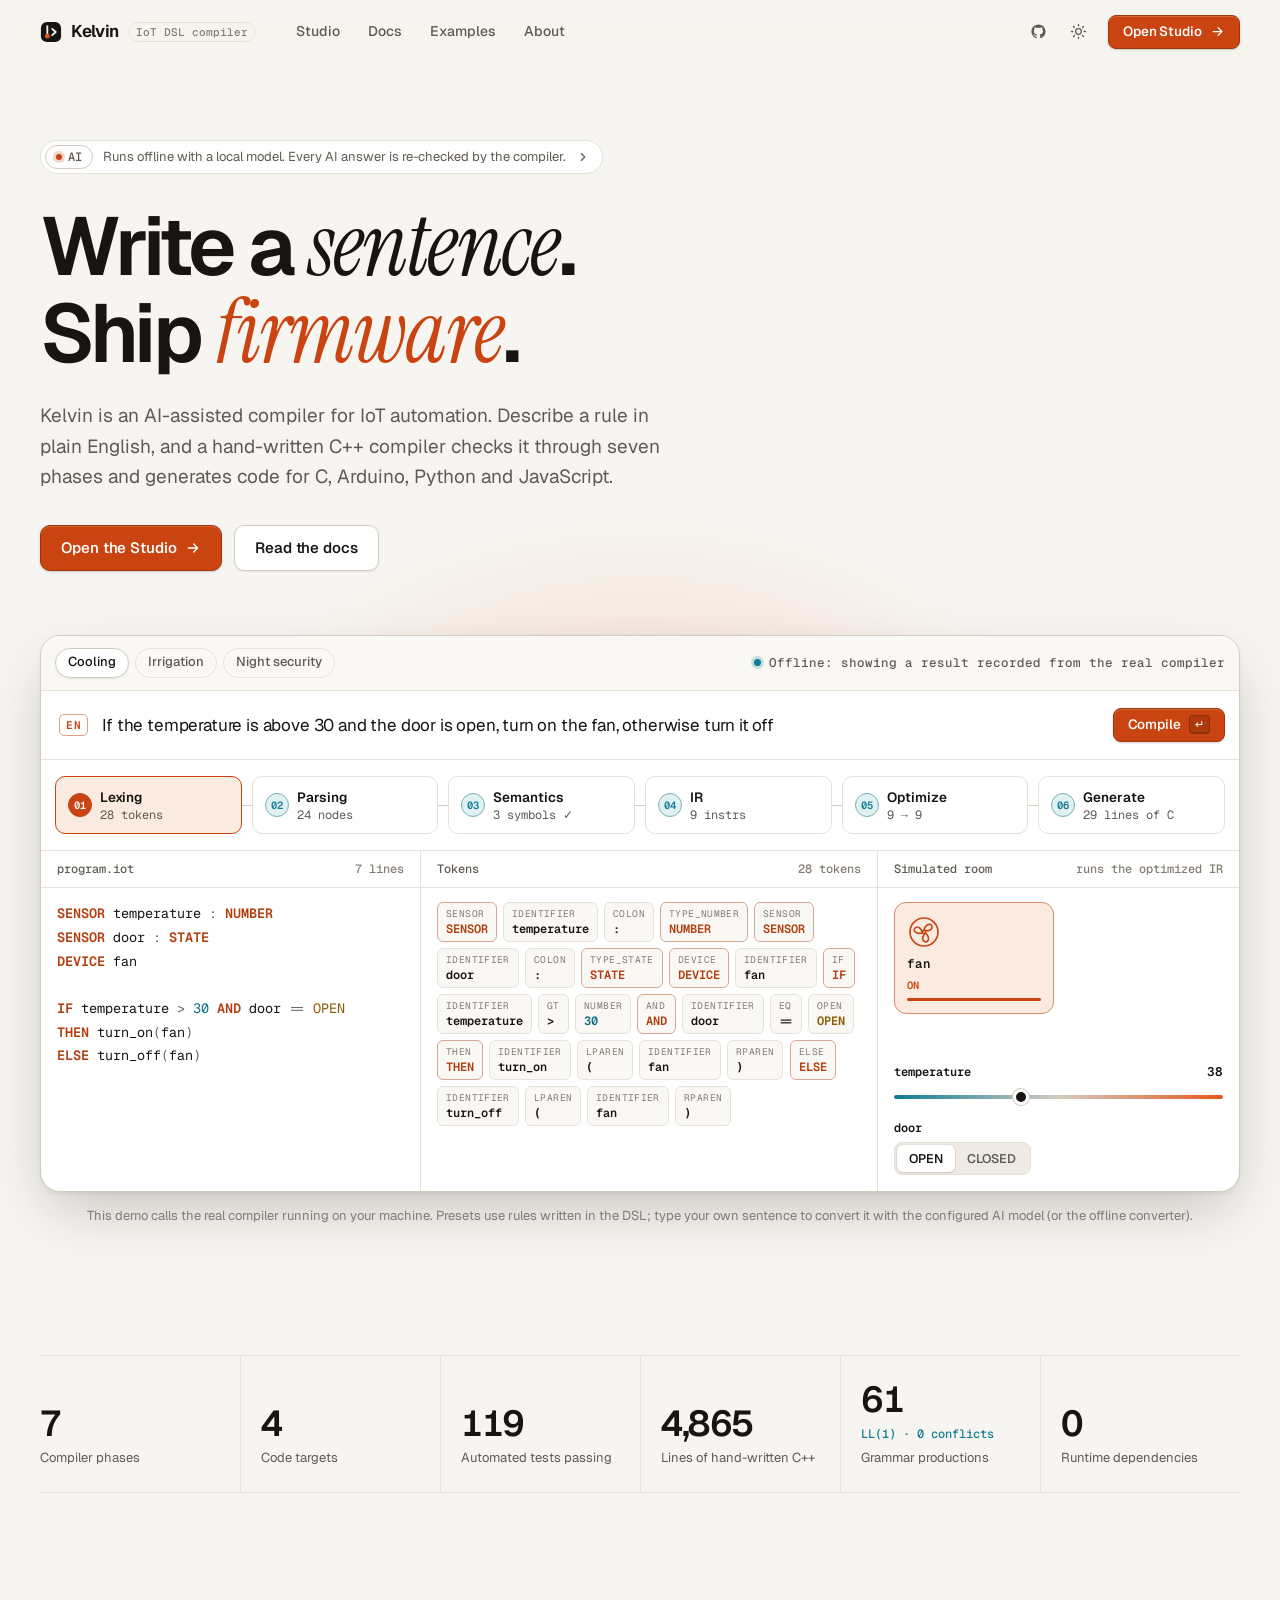
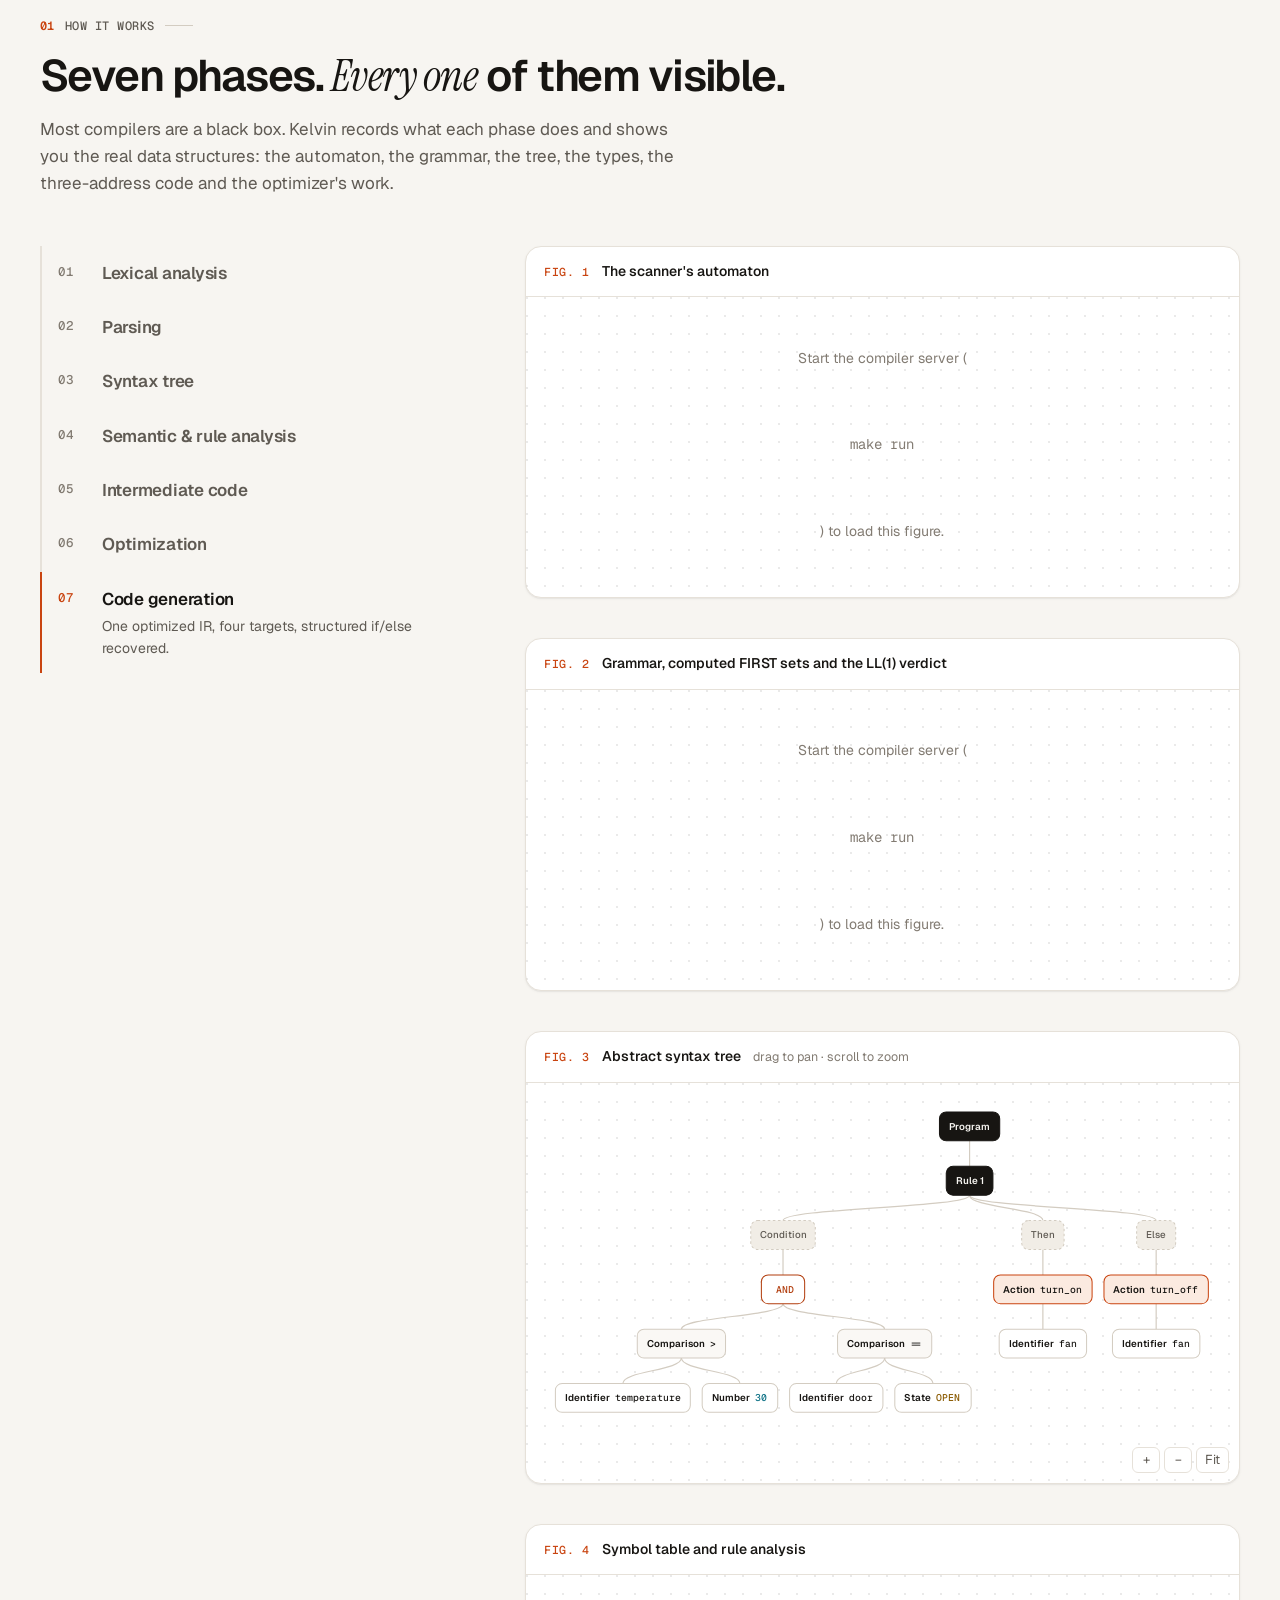
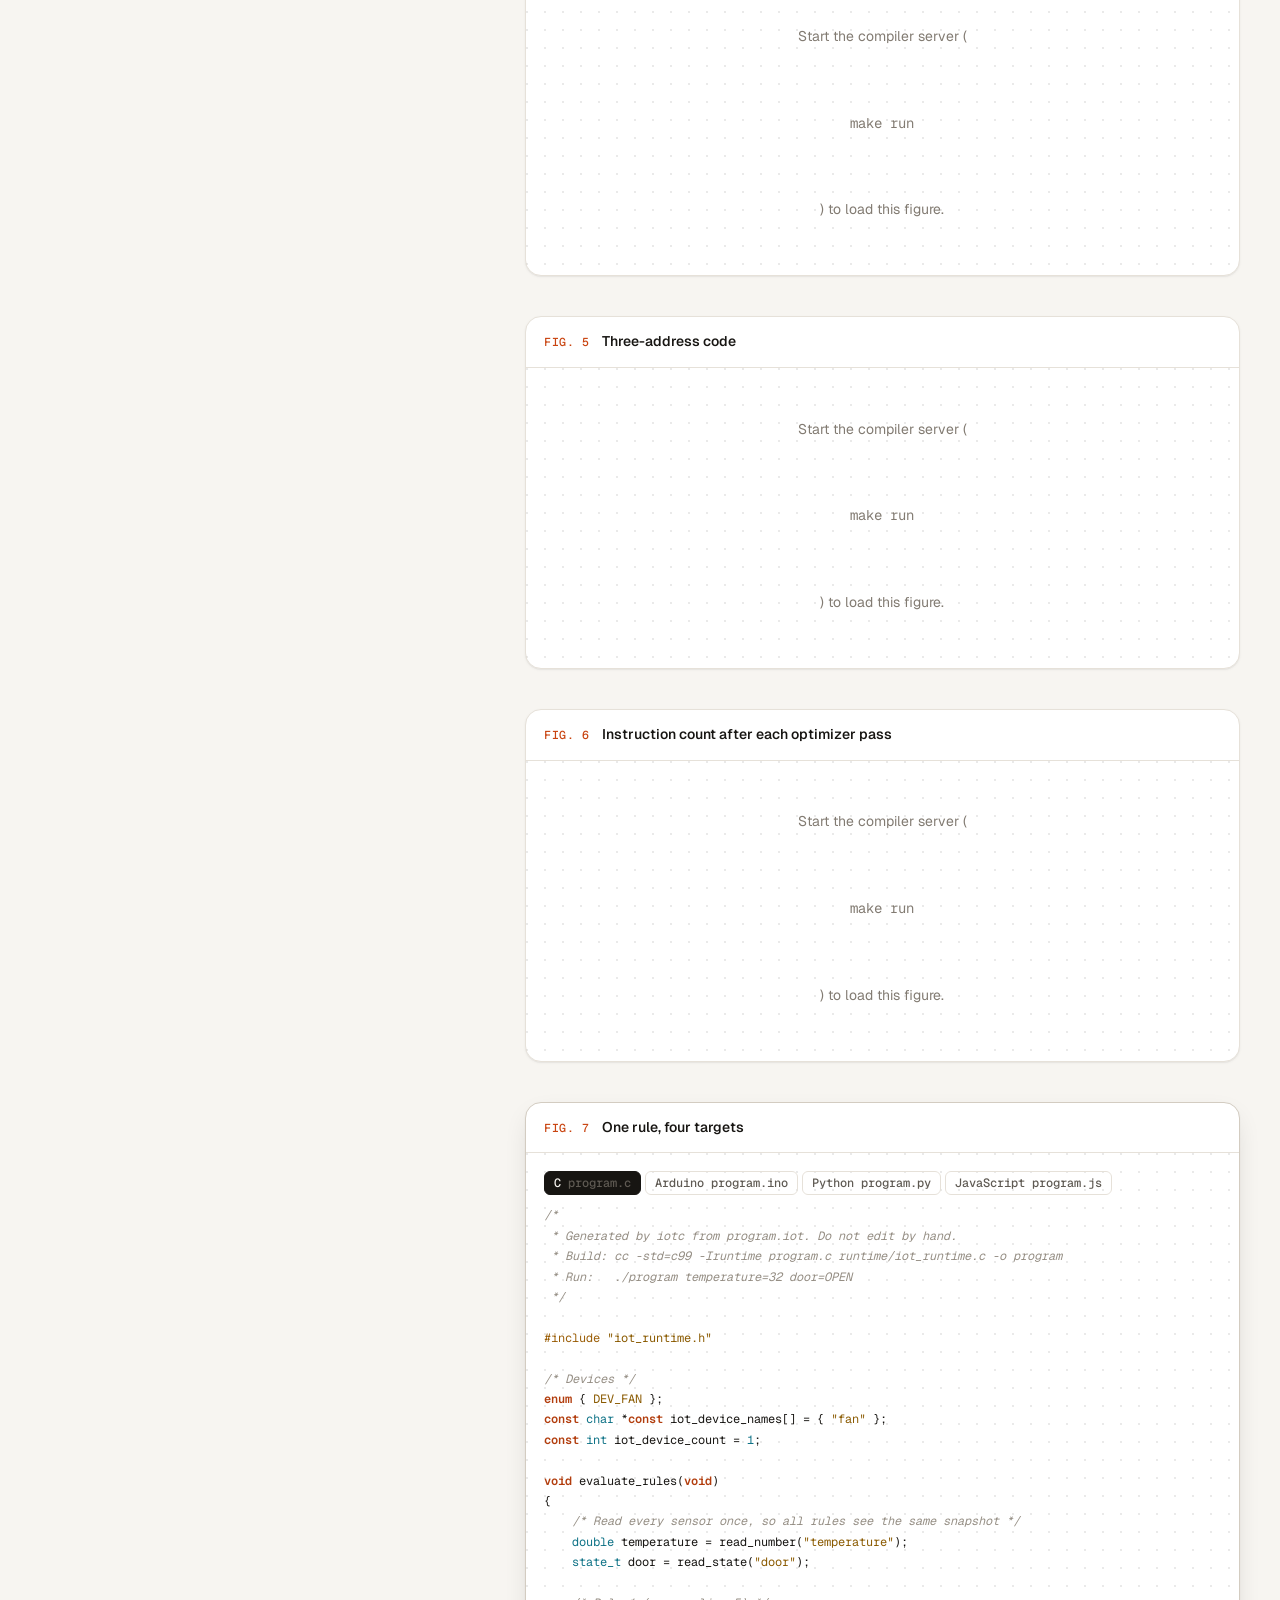
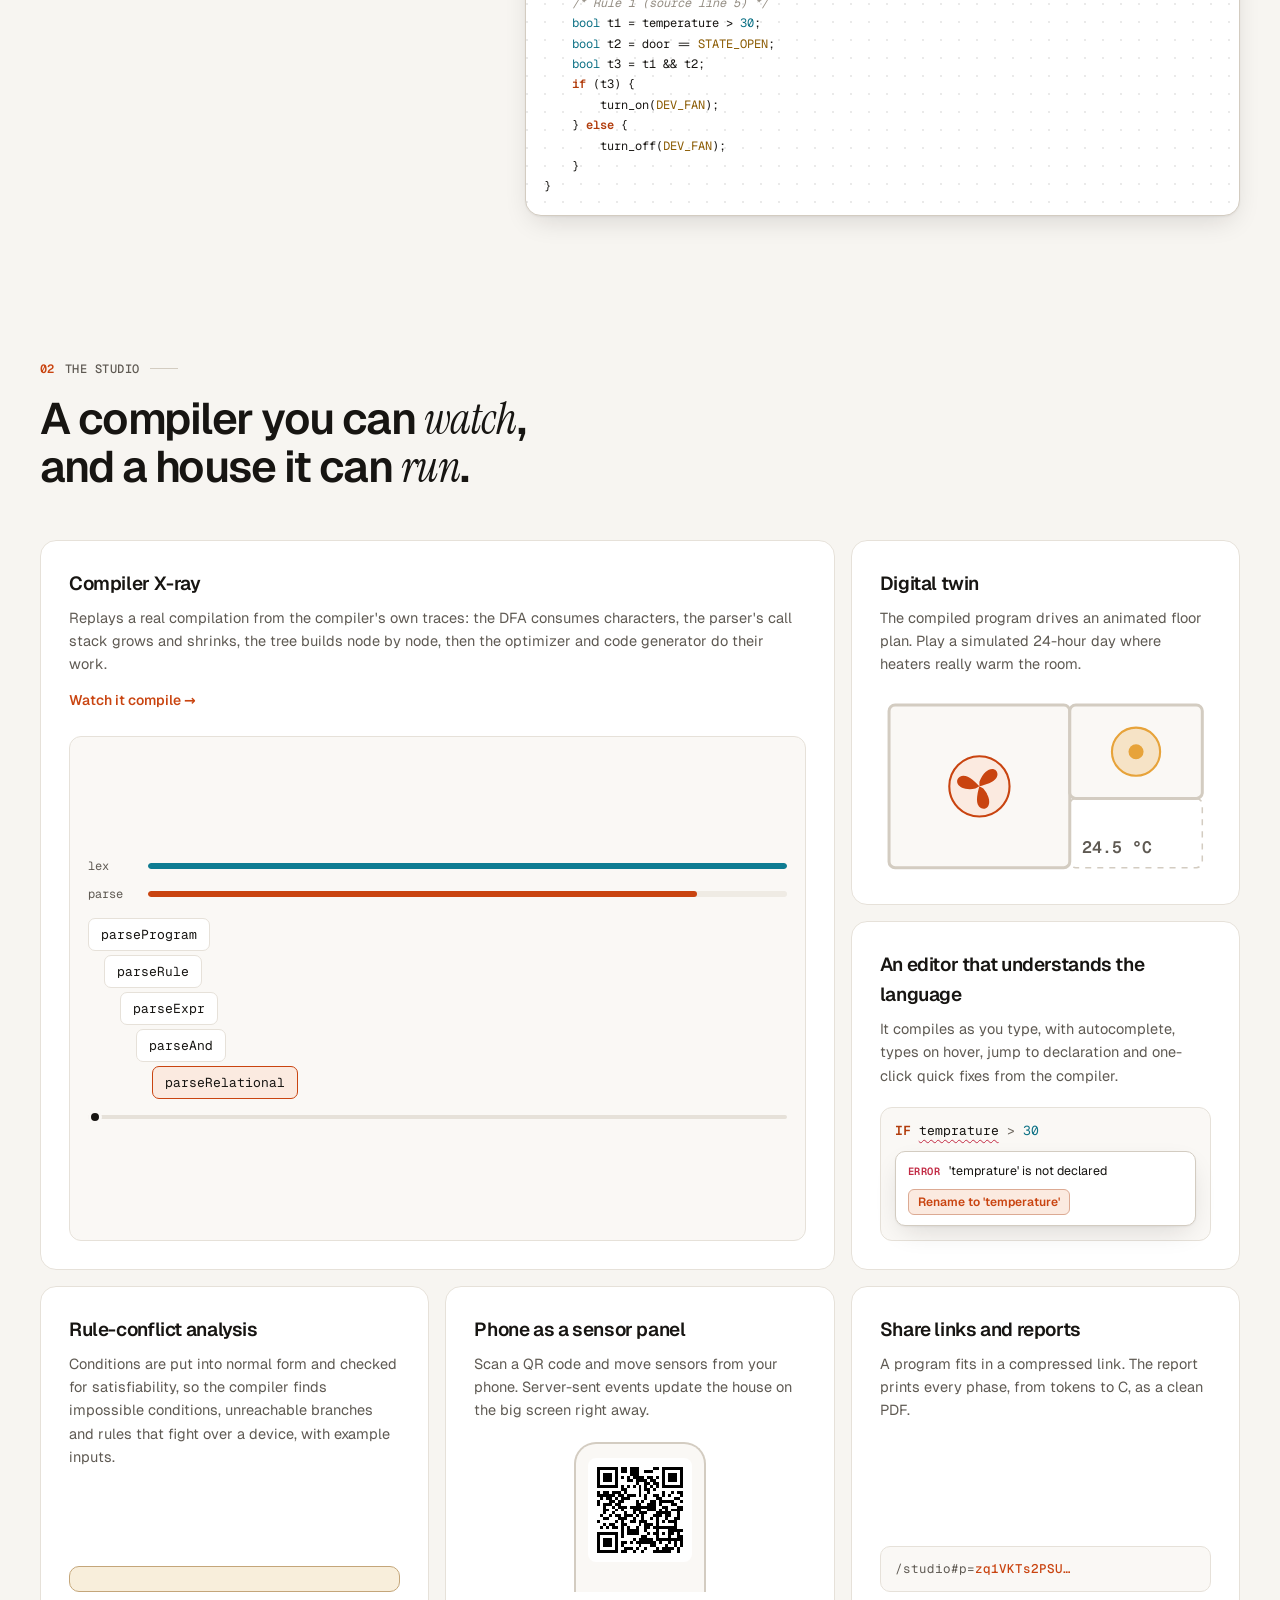
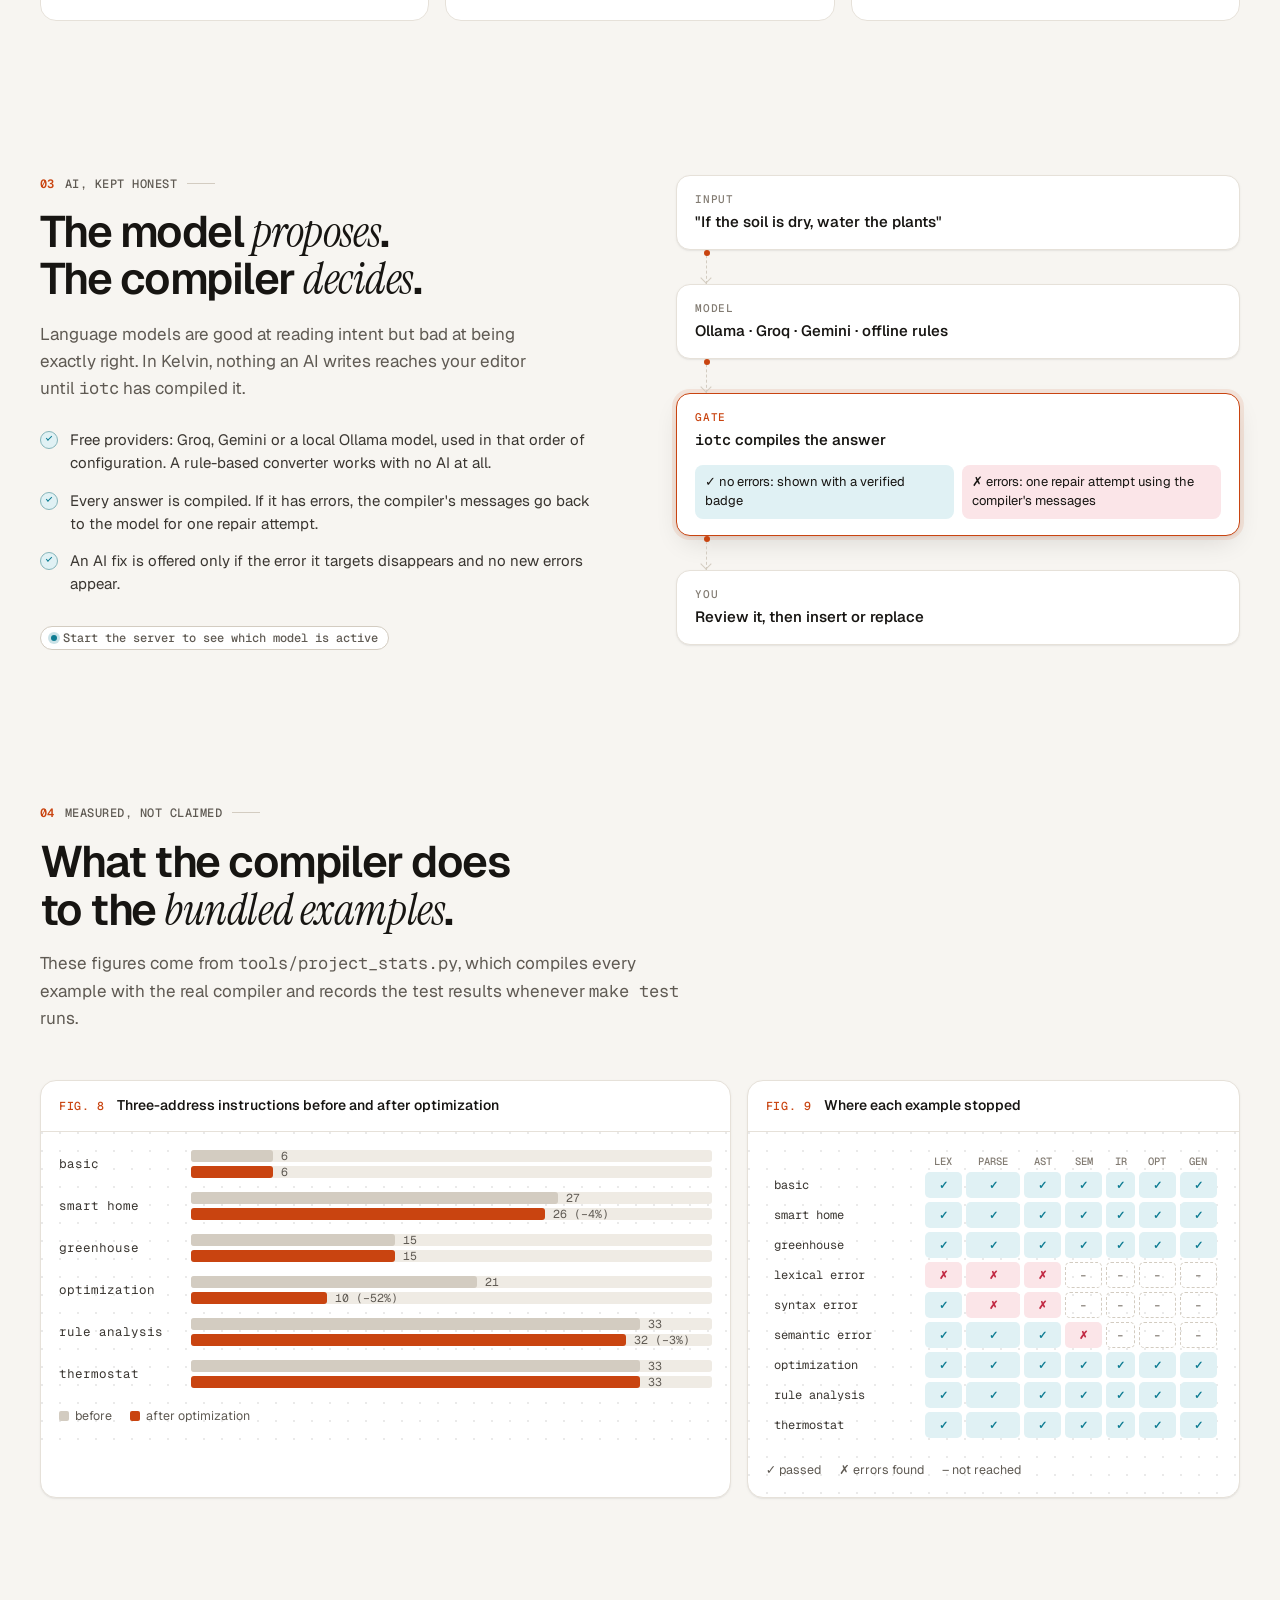
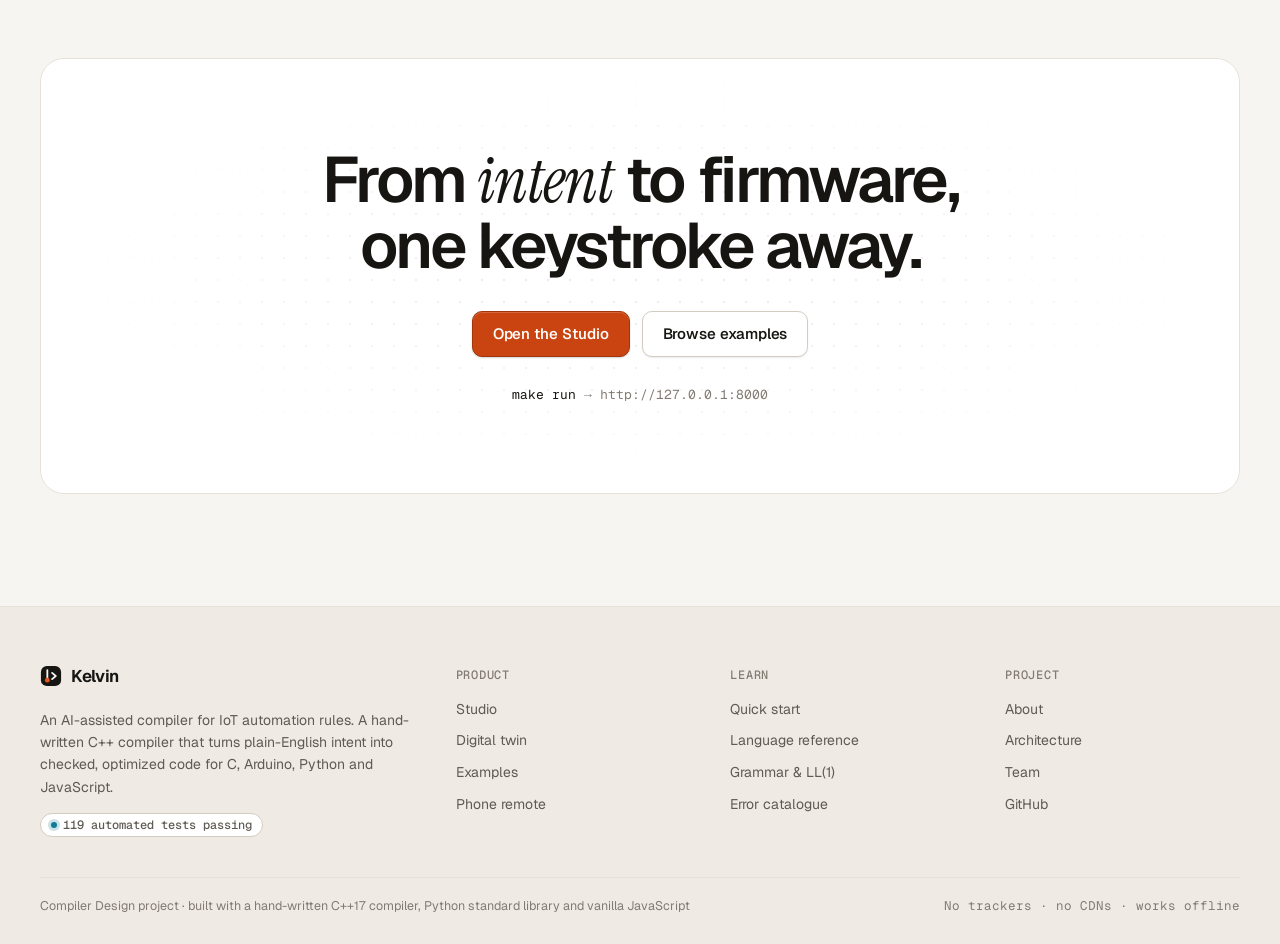
==== commit 283885ad: "Serve the website at clean addresses (/studio, /docs, /examples, /about) Old .html addresses and /in" ====
--- a/web/index.html
+++ b/web/index.html
@@ -11,7 +11,7 @@
   <script>
     try { var t = localStorage.getItem("iotc-theme"); if (t === "light" || t === "dark") document.documentElement.dataset.theme = t; } catch (e) {}
     // Old share links pointed at the root page; the program now opens in the Studio.
-    if (/^#p=/.test(location.hash)) location.replace("studio.html" + location.hash);
+    if (/^#p=/.test(location.hash)) location.replace("/studio" + location.hash);
   </script>
   <link rel="preload" href="fonts/geist.woff2" as="font" type="font/woff2" crossorigin>
   <link rel="preload" href="fonts/instrument-serif-italic.woff2" as="font" type="font/woff2" crossorigin>
@@ -30,7 +30,7 @@
     <!-- Hero: headline + a live compiler demo -->
     <section class="hero">
       <div class="container hero-copy">
-        <a class="hero-tag" href="docs.html#ai">
+        <a class="hero-tag" href="/docs#ai">
           <span class="badge ember"><i class="led"></i><span id="aiTag">AI</span></span>
           <span>Runs offline with a local model. Every AI answer is re-checked by the compiler.</span>
           <svg viewBox="0 0 24 24" width="14" height="14" fill="none" stroke="currentColor" stroke-width="2" stroke-linecap="round" stroke-linejoin="round"><path d="M9 6l6 6-6 6"/></svg>
@@ -38,9 +38,9 @@
         <h1 class="display">Write a <em>sentence</em>.<br>Ship <em>firmware</em>.</h1>
         <p class="lede">Kelvin is an AI-assisted compiler for IoT automation. Describe a rule in plain English, and a hand-written C++ compiler checks it through seven phases and generates code for C, Arduino, Python and JavaScript.</p>
         <div class="hero-ctas">
-          <a class="btn btn-primary btn-lg" href="studio.html">Open the Studio
+          <a class="btn btn-primary btn-lg" href="/studio">Open the Studio
             <svg viewBox="0 0 24 24" width="16" height="16" fill="none" stroke="currentColor" stroke-width="2" stroke-linecap="round" stroke-linejoin="round"><path d="M5 12h14M13 6l6 6-6 6"/></svg></a>
-          <a class="btn btn-lg" href="docs.html">Read the docs</a>
+          <a class="btn btn-lg" href="/docs">Read the docs</a>
         </div>
       </div>
 
@@ -164,7 +164,7 @@
           <div class="tile-copy">
             <h3>Compiler X-ray</h3>
             <p>Replays a real compilation from the compiler's own traces: the DFA consumes characters, the parser's call stack grows and shrinks, the tree builds node by node, then the optimizer and code generator do their work.</p>
-            <a class="tile-link" href="studio.html">Watch it compile →</a>
+            <a class="tile-link" href="/studio">Watch it compile →</a>
           </div>
           <div class="xray-art" aria-hidden="true">
             <div class="xa-row"><span class="xa-k">lex</span><span class="xa-bar"><i style="--w:100%"></i></span></div>
@@ -223,7 +223,7 @@
             <h3>Share links and reports</h3>
             <p>A program fits in a compressed link. The report prints every phase, from tokens to C, as a clean PDF.</p>
           </div>
-          <div class="share-art mono" aria-hidden="true"><span>studio.html#p=</span><b>zq1VKTs2PSU…</b></div>
+          <div class="share-art mono" aria-hidden="true"><span>/studio#p=</span><b>zq1VKTs2PSU…</b></div>
         </article>
       </div>
     </section>
@@ -277,8 +277,8 @@
     <section class="cta container" data-reveal>
       <h2>From <em>intent</em> to firmware,<br>one keystroke away.</h2>
       <div class="hero-ctas">
-        <a class="btn btn-primary btn-lg" href="studio.html">Open the Studio</a>
-        <a class="btn btn-lg" href="examples.html">Browse examples</a>
+        <a class="btn btn-primary btn-lg" href="/studio">Open the Studio</a>
+        <a class="btn btn-lg" href="/examples">Browse examples</a>
       </div>
       <p class="cta-run mono">make run <span>→ http://127.0.0.1:8000</span></p>
     </section>
--- a/web/css/tokens.css
+++ b/web/css/tokens.css
@@ -0,0 +1,159 @@
+/* tokens.css — Kelvin design tokens, shared by every page.
+   Brand idea: a temperature scale. Ember (hot) marks action and live state,
+   ice (cool) marks data and success. Old variable names are kept as aliases so
+   markup generated by the existing modules picks up the new look. */
+
+@font-face { font-family: "Geist"; src: url("../fonts/geist.woff2") format("woff2"); font-weight: 100 900; font-display: swap; }
+@font-face { font-family: "Geist Mono"; src: url("../fonts/geist-mono.woff2") format("woff2"); font-weight: 100 900; font-display: swap; }
+@font-face { font-family: "Instrument Serif"; src: url("../fonts/instrument-serif.woff2") format("woff2"); font-weight: 400; font-style: normal; font-display: swap; }
+@font-face { font-family: "Instrument Serif"; src: url("../fonts/instrument-serif-italic.woff2") format("woff2"); font-weight: 400; font-style: italic; font-display: swap; }
+
+:root {
+  /* type */
+  --sans: "Geist", ui-sans-serif, system-ui, -apple-system, "Segoe UI", Roboto, sans-serif;
+  --mono: "Geist Mono", ui-monospace, "SF Mono", Menlo, Consolas, monospace;
+  --serif: "Instrument Serif", ui-serif, Georgia, "Times New Roman", serif;
+  --fs-xs: 12px; --fs-sm: 13px; --fs-md: 15px; --fs-lg: 18px;
+  --fs-xl: clamp(22px, 2.2vw, 28px);
+  --fs-2xl: clamp(30px, 3.6vw, 44px);
+  --fs-3xl: clamp(40px, 6.4vw, 84px);
+
+  /* space (4px base) and shape */
+  --s1: 4px; --s2: 8px; --s3: 12px; --s4: 16px; --s5: 24px; --s6: 32px; --s7: 48px; --s8: 72px; --s9: 112px;
+  --r-sm: 6px; --radius: 10px; --r-lg: 16px; --r-pill: 999px;
+
+  /* motion */
+  --ease: cubic-bezier(.2, .8, .2, 1);
+  --ease-spring: cubic-bezier(.34, 1.4, .64, 1);
+  --t-fast: 160ms; --t-med: 240ms; --t-slow: 420ms;
+
+  /* layers */
+  --z-nav: 40; --z-overlay: 50; --z-tour: 70; --z-modal: 80; --z-toast: 90;
+
+  /* light theme: warm porcelain */
+  --bg: #f7f5f1;
+  --bg-2: #efebe4;
+  --panel: #ffffff;
+  --panel-2: #faf8f5;
+  --raise: #ffffff;
+  --ink: #171512;
+  --ink-2: #3a3631;
+  --muted: #5f5a53;
+  --faint: #827b72;
+  --line: #e6e1d9;
+  --line-strong: #d3ccc1;
+  --hover: #f1ede6;
+
+  --accent: #c94410;          /* ember */
+  --accent-ink: #ffffff;
+  --accent-hover: #b03a0c;
+  --accent-soft: #fbeae0;
+  --ember: #e5581c;
+  --ember-2: #ffb38a;
+  --cool: #0e7c92;            /* ice */
+  --cool-soft: #e0f1f4;
+  --ok: #0e7c92;
+  --ok-soft: #e0f1f4;
+
+  --error: #c22a44;
+  --error-soft: #fbe5e8;
+  --warn: #9a5d06;
+  --warn-soft: #f8eedb;
+
+  --syn-kw: #b23d0d;
+  --syn-state: #8a5a00;
+  --syn-num: #0e7286;
+  --syn-op: #6b655d;
+  --syn-comment: #958e84;
+  --syn-ident: #171512;
+
+  --mark: rgba(229, 88, 28, 0.16);
+  --shadow: 0 1px 0 rgba(23, 21, 18, 0.03), 0 1px 3px rgba(23, 21, 18, 0.05);
+  --shadow-lift: 0 1px 2px rgba(23, 21, 18, 0.05), 0 10px 28px -8px rgba(23, 21, 18, 0.16);
+  --shadow-pop: 0 2px 4px rgba(23, 21, 18, 0.06), 0 24px 60px -12px rgba(23, 21, 18, 0.24);
+  --inner: inset 0 1px 0 rgba(255, 255, 255, 0.7);
+
+  /* twin and chart colours (used by features.css) */
+  --glow: #e7a33a; --heat: #d24a1a; --cold: #0e7c92; --water: #1a83a8; --spot: rgba(16, 14, 12, 0.6);
+
+  color-scheme: light;
+}
+
+/* dark theme: night instrument */
+:root[data-theme="dark"] {
+  --bg: #0c0b0a;
+  --bg-2: #100f0d;
+  --panel: #141311;
+  --panel-2: #111010;
+  --raise: #1b1a17;
+  --ink: #f3f0ea;
+  --ink-2: #d8d3cb;
+  --muted: #aaa39a;
+  --faint: #8a837a;
+  --line: #24221f;
+  --line-strong: #36332e;
+  --hover: #1d1b18;
+
+  --accent: #ff6a2b;
+  --accent-ink: #1b0b03;
+  --accent-hover: #ff8250;
+  --accent-soft: #2b170e;
+  --ember: #ff6a2b;
+  --ember-2: #ffb38a;
+  --cool: #7fd4e6;
+  --cool-soft: #12262a;
+  --ok: #7fd4e6;
+  --ok-soft: #12262a;
+
+  --error: #ff6b81;
+  --error-soft: #2e1419;
+  --warn: #f2b65a;
+  --warn-soft: #2a2113;
+
+  --syn-kw: #ff9b6b;
+  --syn-state: #f2c46d;
+  --syn-num: #7fd4e6;
+  --syn-op: #9c958b;
+  --syn-comment: #6f695f;
+  --syn-ident: #f3f0ea;
+
+  --mark: rgba(255, 106, 43, 0.2);
+  --shadow: 0 1px 0 rgba(0, 0, 0, 0.4);
+  --shadow-lift: 0 1px 2px rgba(0, 0, 0, 0.5), 0 12px 32px -10px rgba(0, 0, 0, 0.7);
+  --shadow-pop: 0 2px 6px rgba(0, 0, 0, 0.5), 0 30px 70px -14px rgba(0, 0, 0, 0.8);
+  --inner: inset 0 1px 0 rgba(255, 255, 255, 0.04);
+
+  --glow: #f5b453; --heat: #ff7a45; --cold: #7fd4e6; --water: #6cc3e0; --spot: rgba(0, 0, 0, 0.7);
+
+  color-scheme: dark;
+}
+@media (prefers-color-scheme: dark) {
+  :root:not([data-theme="light"]) {
+    --bg: #0c0b0a; --bg-2: #100f0d; --panel: #141311; --panel-2: #111010; --raise: #1b1a17;
+    --ink: #f3f0ea; --ink-2: #d8d3cb; --muted: #aaa39a; --faint: #8a837a;
+    --line: #24221f; --line-strong: #36332e; --hover: #1d1b18;
+    --accent: #ff6a2b; --accent-ink: #1b0b03; --accent-hover: #ff8250; --accent-soft: #2b170e;
+    --ember: #ff6a2b; --ember-2: #ffb38a; --cool: #7fd4e6; --cool-soft: #12262a; --ok: #7fd4e6; --ok-soft: #12262a;
+    --error: #ff6b81; --error-soft: #2e1419; --warn: #f2b65a; --warn-soft: #2a2113;
+    --syn-kw: #ff9b6b; --syn-state: #f2c46d; --syn-num: #7fd4e6; --syn-op: #9c958b; --syn-comment: #6f695f; --syn-ident: #f3f0ea;
+    --mark: rgba(255, 106, 43, 0.2);
+    --shadow: 0 1px 0 rgba(0, 0, 0, 0.4);
+    --shadow-lift: 0 1px 2px rgba(0, 0, 0, 0.5), 0 12px 32px -10px rgba(0, 0, 0, 0.7);
+    --shadow-pop: 0 2px 6px rgba(0, 0, 0, 0.5), 0 30px 70px -14px rgba(0, 0, 0, 0.8);
+    --inner: inset 0 1px 0 rgba(255, 255, 255, 0.04);
+    --glow: #f5b453; --heat: #ff7a45; --cold: #7fd4e6; --water: #6cc3e0; --spot: rgba(0, 0, 0, 0.7);
+    color-scheme: dark;
+  }
+}
+
+/* page-to-page transitions (browsers without support just navigate) */
+@view-transition { navigation: auto; }
+::view-transition-old(root), ::view-transition-new(root) { animation-duration: 260ms; animation-timing-function: var(--ease); }
+::view-transition-old(root) { animation-name: vt-out; }
+::view-transition-new(root) { animation-name: vt-in; }
+@keyframes vt-out { to { opacity: 0; transform: translateY(-6px); } }
+@keyframes vt-in { from { opacity: 0; transform: translateY(8px); } }
+
+@media (prefers-reduced-motion: reduce) {
+  ::view-transition-group(*), ::view-transition-old(*), ::view-transition-new(*) { animation: none !important; }
+}
--- a/web/css/components.css
+++ b/web/css/components.css
@@ -0,0 +1,264 @@
+/* components.css — base styles and the shared components used on every page:
+   buttons, inputs, badges, kbd, segmented controls, theme toggle, toasts. */
+
+*, *::before, *::after { box-sizing: border-box; }
+html, body { margin: 0; }
+html { -webkit-text-size-adjust: 100%; }
+[hidden] { display: none !important; }
+
+body {
+  background: var(--bg);
+  color: var(--ink);
+  font: 15px/1.55 var(--sans);
+  font-feature-settings: "ss01", "cv11";
+  -webkit-font-smoothing: antialiased;
+  -moz-osx-font-smoothing: grayscale;
+  text-rendering: optimizeLegibility;
+}
+
+button, select, textarea, input { font: inherit; color: inherit; }
+a { color: inherit; }
+img, svg { max-width: 100%; }
+::selection { background: color-mix(in srgb, var(--accent) 28%, transparent); }
+
+:focus-visible { outline: 2px solid var(--accent); outline-offset: 2px; border-radius: 4px; }
+
+.sr-only {
+  position: absolute; width: 1px; height: 1px; overflow: hidden;
+  clip: rect(0 0 0 0); white-space: nowrap;
+}
+.muted { color: var(--muted); }
+.spacer { flex: 1; }
+.serif { font-family: var(--serif); font-weight: 400; font-style: italic; letter-spacing: -0.01em; }
+.mono { font-family: var(--mono); }
+
+/* ---------- Buttons ---------- */
+
+.btn {
+  --btn-h: 34px;
+  position: relative;
+  height: var(--btn-h);
+  display: inline-flex;
+  align-items: center;
+  justify-content: center;
+  gap: 8px;
+  padding: 0 14px;
+  border: 1px solid var(--line-strong);
+  border-radius: 8px;
+  background: var(--panel);
+  color: var(--ink);
+  font-size: 13.5px;
+  font-weight: 550;
+  letter-spacing: -0.005em;
+  white-space: nowrap;
+  text-decoration: none;
+  cursor: pointer;
+  box-shadow: var(--shadow), var(--inner);
+  transition: background-color var(--t-fast) var(--ease), border-color var(--t-fast) var(--ease),
+              color var(--t-fast) var(--ease), transform var(--t-fast) var(--ease), box-shadow var(--t-fast) var(--ease);
+}
+.btn:hover { background: var(--hover); border-color: color-mix(in srgb, var(--ink) 22%, var(--line-strong)); }
+.btn:active { transform: translateY(1px) scale(0.99); }
+.btn svg { flex-shrink: 0; }
+
+.btn-primary {
+  background: var(--accent);
+  border-color: color-mix(in srgb, var(--accent) 80%, #000);
+  color: var(--accent-ink);
+  box-shadow: 0 1px 0 rgba(255, 255, 255, 0.18) inset, 0 1px 2px rgba(0, 0, 0, 0.18);
+}
+.btn-primary:hover { background: var(--accent-hover); border-color: color-mix(in srgb, var(--accent-hover) 80%, #000); color: var(--accent-ink); }
+
+.btn-ghost, .btn-quiet { background: transparent; border-color: transparent; box-shadow: none; color: var(--muted); }
+.btn-ghost:hover, .btn-quiet:hover { background: var(--hover); border-color: transparent; color: var(--ink); }
+
+.btn-lg { --btn-h: 46px; padding: 0 20px; font-size: 15px; border-radius: 10px; }
+.btn-small { --btn-h: 30px; padding: 0 11px; font-size: 12.5px; }
+
+.btn:disabled { cursor: progress; opacity: 0.85; }
+/* a busy button keeps its label and gets a small spinner; it only appears if the work takes a moment */
+.btn.busy { cursor: progress; }
+.btn.busy::before {
+  content: ""; width: 12px; height: 12px; border-radius: 50%; flex-shrink: 0; margin-left: -2px;
+  border: 2px solid currentColor; border-right-color: transparent;
+  opacity: 0; animation: spin360 0.7s linear infinite, appear 0.01s linear 0.25s forwards;
+}
+@keyframes spin360 { to { transform: rotate(360deg); } }
+@keyframes appear { to { opacity: 0.9; } }
+
+.icon-btn {
+  width: 34px; height: 34px;
+  display: inline-grid; place-items: center;
+  border: 1px solid transparent;
+  border-radius: 8px;
+  background: transparent;
+  color: var(--muted);
+  cursor: pointer;
+  transition: background-color var(--t-fast) var(--ease), color var(--t-fast) var(--ease), border-color var(--t-fast) var(--ease);
+}
+.icon-btn:hover { background: var(--hover); color: var(--ink); }
+.icon-btn.small { width: 28px; height: 28px; font-size: 16px; }
+.icon-btn.bordered { border-color: var(--line-strong); background: var(--panel); }
+
+.link-btn {
+  border: 0; background: none; padding: 2px 0;
+  font-size: 12.5px; color: var(--muted); cursor: pointer;
+  text-decoration: underline; text-decoration-color: transparent; text-underline-offset: 3px;
+  transition: color var(--t-fast) var(--ease), text-decoration-color var(--t-fast) var(--ease);
+}
+.link-btn:hover { color: var(--ink); text-decoration-color: var(--line-strong); }
+
+/* theme toggle */
+.icon-moon { display: none; }
+:root[data-theme="dark"] .icon-sun { display: none; }
+:root[data-theme="dark"] .icon-moon { display: block; }
+@media (prefers-color-scheme: dark) {
+  :root:not([data-theme="light"]) .icon-sun { display: none; }
+  :root:not([data-theme="light"]) .icon-moon { display: block; }
+}
+.theme-btn svg { transition: transform var(--t-med) var(--ease-spring); }
+.theme-btn:hover svg { transform: rotate(-20deg); }
+
+/* ---------- Inputs ---------- */
+
+.input, select {
+  height: 34px;
+  border: 1px solid var(--line-strong);
+  border-radius: 8px;
+  background: var(--panel);
+  color: var(--ink);
+  font-size: 13.5px;
+  transition: border-color var(--t-fast) var(--ease), box-shadow var(--t-fast) var(--ease);
+}
+.input { padding: 0 12px; }
+.input:hover, select:hover { border-color: color-mix(in srgb, var(--ink) 22%, var(--line-strong)); }
+.input:focus, select:focus { outline: none; border-color: var(--accent); box-shadow: 0 0 0 3px color-mix(in srgb, var(--accent) 20%, transparent); }
+
+select { appearance: none; -webkit-appearance: none; padding: 0 30px 0 12px; cursor: pointer; max-width: 200px; }
+.select-wrap { position: relative; display: inline-flex; }
+.select-wrap::after {
+  content: ""; position: absolute; right: 12px; top: 50%;
+  width: 6px; height: 6px;
+  border-right: 1.5px solid var(--muted); border-bottom: 1.5px solid var(--muted);
+  transform: translateY(-70%) rotate(45deg); pointer-events: none;
+}
+
+input[type="range"] { accent-color: var(--accent); }
+
+/* ---------- Small parts ---------- */
+
+kbd {
+  font: 500 11px var(--mono);
+  padding: 1px 5px;
+  border-radius: 4px;
+  border: 1px solid var(--line-strong);
+  border-bottom-width: 2px;
+  background: var(--panel-2);
+  color: var(--muted);
+}
+.btn-primary kbd { background: rgba(0, 0, 0, 0.14); border-color: rgba(0, 0, 0, 0.18); color: inherit; }
+
+.badge {
+  display: inline-flex; align-items: center; gap: 6px;
+  height: 24px; padding: 0 10px;
+  border-radius: var(--r-pill);
+  border: 1px solid var(--line-strong);
+  background: var(--panel);
+  font: 500 12px var(--mono);
+  color: var(--muted);
+  white-space: nowrap;
+}
+.badge .led { width: 6px; height: 6px; border-radius: 50%; background: var(--ok); box-shadow: 0 0 0 3px color-mix(in srgb, var(--ok) 22%, transparent); }
+.badge.ember .led { background: var(--accent); box-shadow: 0 0 0 3px color-mix(in srgb, var(--accent) 22%, transparent); }
+
+.eyebrow {
+  display: inline-flex; align-items: center; gap: 10px;
+  font: 500 12px var(--mono);
+  letter-spacing: 0.04em;
+  text-transform: uppercase;
+  color: var(--muted);
+}
+.eyebrow b { color: var(--accent); font-weight: 600; }
+.eyebrow::after { content: ""; width: 28px; height: 1px; background: var(--line-strong); }
+
+.segmented {
+  display: inline-flex;
+  padding: 2px;
+  border-radius: 8px;
+  background: var(--bg-2);
+  border: 1px solid var(--line);
+}
+.seg {
+  position: relative;
+  white-space: nowrap;
+  border: 0;
+  background: none;
+  padding: 4px 12px;
+  border-radius: 6px;
+  font-size: 12.5px;
+  font-weight: 550;
+  color: var(--muted);
+  cursor: pointer;
+  transition: background-color var(--t-fast) var(--ease), color var(--t-fast) var(--ease), box-shadow var(--t-fast) var(--ease);
+}
+.seg:hover { color: var(--ink); }
+.seg.active { background: var(--raise); color: var(--ink); box-shadow: 0 1px 2px rgba(0, 0, 0, 0.12), 0 0 0 1px var(--line); }
+
+/* ---------- Toast ---------- */
+
+.toast {
+  position: fixed; left: 50%; bottom: 28px; z-index: var(--z-toast);
+  transform: translate(-50%, 16px) scale(0.98); opacity: 0;
+  display: flex; align-items: center; gap: 10px;
+  padding: 10px 16px; border-radius: 10px;
+  background: var(--ink); color: var(--bg);
+  font-size: 13.5px; font-weight: 500;
+  box-shadow: var(--shadow-pop); pointer-events: none;
+  transition: opacity var(--t-med) var(--ease), transform var(--t-med) var(--ease-spring);
+  max-width: calc(100vw - 32px);
+}
+.toast.show { opacity: 1; transform: translate(-50%, 0) scale(1); }
+.toast.bad { background: var(--error); color: #fff; }
+
+/* ---------- Code chrome (landing, docs, examples) ---------- */
+
+.code-frame {
+  border: 1px solid var(--line);
+  border-radius: var(--r-lg);
+  background: var(--panel);
+  box-shadow: var(--shadow-lift);
+  overflow: hidden;
+}
+.code-frame-bar {
+  display: flex; align-items: center; gap: 10px;
+  height: 42px; padding: 0 14px;
+  border-bottom: 1px solid var(--line);
+  background: var(--panel-2);
+  font: 500 12.5px var(--mono);
+  color: var(--muted);
+}
+.code-frame-bar .dots { display: inline-flex; gap: 6px; }
+.code-frame-bar .dots i { width: 10px; height: 10px; border-radius: 50%; background: var(--line-strong); }
+.code-frame pre {
+  margin: 0; padding: 18px 20px; overflow: auto;
+  font: 13.5px/1.75 var(--mono); color: var(--ink); tab-size: 4;
+}
+
+/* syntax colours shared by every page */
+.s-kw { color: var(--syn-kw); font-weight: 600; }
+.s-state { color: var(--syn-state); }
+.s-num { color: var(--syn-num); }
+.s-op { color: var(--syn-op); }
+.s-comment { color: var(--syn-comment); font-style: italic; }
+.s-bad { color: var(--error); }
+.c-kw { color: var(--syn-kw); font-weight: 600; }
+.c-type { color: var(--syn-num); }
+.c-str { color: var(--syn-state); }
+.c-num { color: var(--syn-num); }
+.c-const { color: var(--syn-state); }
+.c-comment { color: var(--syn-comment); font-style: italic; }
+.c-pre { color: var(--warn); }
+
+@media (prefers-reduced-motion: reduce) {
+  *, *::before, *::after { transition-duration: 0.01ms !important; animation-duration: 0.01ms !important; animation-iteration-count: 1 !important; scroll-behavior: auto !important; }
+}
--- a/web/css/graphs.css
+++ b/web/css/graphs.css
@@ -0,0 +1,62 @@
+/* graphs.css — SVG drawings shared by the Studio and the website:
+   the syntax tree, the control-flow graph and the scanner DFA (drawn by js/graph.js). */
+
+/* ---------- Graphs (AST, CFG) --------------------------------------------- */
+
+.graph-host { position: relative; flex: 1; min-height: 360px; }
+.graph-svg { position: absolute; inset: 0; width: 100%; height: 100%; cursor: grab; touch-action: none; }
+.graph-svg.dragging { cursor: grabbing; }
+.graph-tools { position: absolute; right: 10px; bottom: 10px; display: flex; gap: 4px; z-index: 2; }
+.graph-tools button {
+  min-width: 30px; height: 28px; padding: 0 8px; border-radius: 7px;
+  border: 1px solid var(--line); background: var(--panel); color: var(--muted);
+  font-size: 13px; cursor: pointer; transition: border-color 0.15s ease, color 0.15s ease, transform 0.15s ease;
+}
+.graph-tools button:hover { color: var(--ink); border-color: var(--line-strong); transform: translateY(-1px); }
+
+.g-edge { fill: none; stroke: var(--line-strong); stroke-width: 1.4; transition: opacity 0.25s ease; }
+.g-arrow { fill: var(--line-strong); }
+.g-node { cursor: pointer; transition: opacity 0.3s ease, transform 0.3s ease; }
+.g-node rect { fill: var(--panel); stroke: var(--line-strong); stroke-width: 1.2; transition: stroke 0.15s ease, fill 0.15s ease; }
+.g-node:hover rect { stroke: var(--ink); }
+.g-node text { font: 600 11.5px var(--sans); fill: var(--ink); }
+.g-node .g-val { font: 500 11.5px var(--mono); }
+.g-node.k-program rect, .g-node.k-rule rect { fill: var(--ink); stroke: var(--ink); }
+.g-node.k-program text, .g-node.k-rule text { fill: var(--bg); }
+.g-node.k-block rect { fill: var(--hover); stroke-dasharray: 3 3; }
+.g-node.k-block .g-key { fill: var(--muted); font-weight: 500; }
+.g-node.k-logic rect { stroke: var(--syn-kw); }
+.g-node.k-logic text { fill: var(--syn-kw); font-family: var(--mono); font-weight: 700; }
+.g-node.k-compare rect, .g-node.k-arith rect { fill: var(--panel-2); }
+.g-node.k-action rect { stroke: var(--accent); fill: var(--accent-soft); }
+.g-node.k-number .g-val, .g-node.k-type .g-val { fill: var(--syn-num); }
+.g-node.k-state .g-val { fill: var(--syn-state); }
+.g-node.k-decl rect { fill: var(--panel-2); stroke: var(--muted); }
+.xr-hidden { opacity: 0; pointer-events: none; }
+
+.cfg-block rect { fill: var(--panel); stroke: var(--line-strong); stroke-width: 1.2; transition: stroke 0.15s ease; }
+.cfg-block:hover rect { stroke: var(--accent); }
+.cfg-head { font: 700 12px var(--sans); fill: var(--ink); }
+.cfg-sep { stroke: var(--line); }
+.cfg-code { font: 11.5px var(--mono); fill: var(--ink); }
+.cfg-comment { font: italic 11.5px var(--mono); fill: var(--syn-comment); }
+.cfg-live { font: 10.5px var(--mono); fill: var(--syn-num); }
+.cfg-label { font: 600 10.5px var(--sans); fill: var(--muted); }
+.cfg-edge { stroke-width: 1.5; }
+
+
+.dfa-host { border: 1px solid var(--line); border-radius: 8px; background: var(--panel-2); padding: 6px; }
+.dfa-svg { width: 100%; height: auto; max-height: 420px; display: block; }
+.dfa-edge { fill: none; stroke: var(--line-strong); stroke-width: 1.3; transition: stroke 0.12s ease; }
+.dfa-edge.active { stroke: var(--accent); stroke-width: 2.6; }
+.dfa-label { font: 10px var(--mono); fill: var(--faint); }
+.dfa-label.active { fill: var(--accent); font-weight: 700; }
+.dfa-state circle { fill: var(--panel); stroke: var(--line-strong); stroke-width: 1.4; transition: fill 0.12s ease, stroke 0.12s ease; }
+.dfa-state.accepting circle.inner { fill: none; }
+.dfa-state.error circle { stroke: var(--error); }
+.dfa-state text { font: 600 10px var(--mono); fill: var(--ink); }
+.dfa-state.active circle { fill: var(--accent); stroke: var(--accent); }
+.dfa-state.active circle.inner { stroke: var(--accent-ink); fill: none; }
+.dfa-state.active text { fill: var(--accent-ink); }
+.dfa-state.previous circle { stroke: var(--accent); stroke-width: 2; }
+
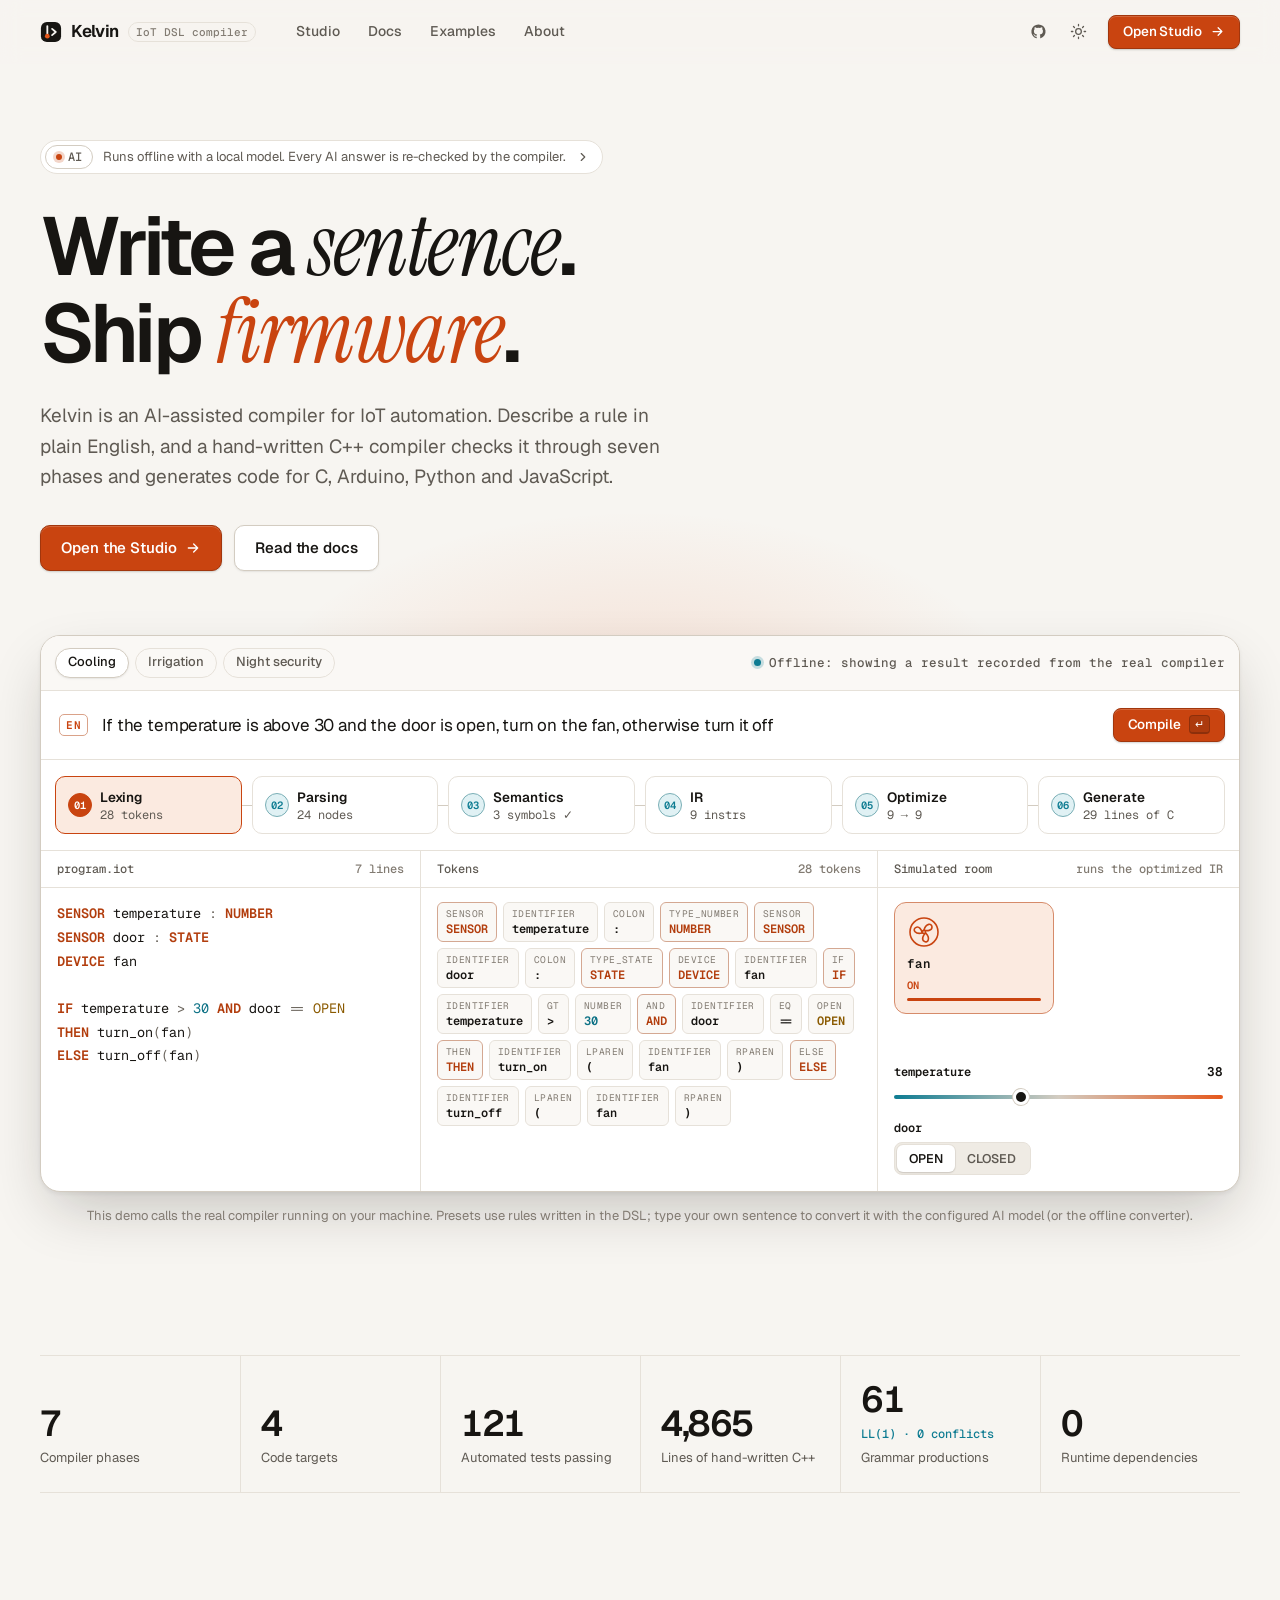
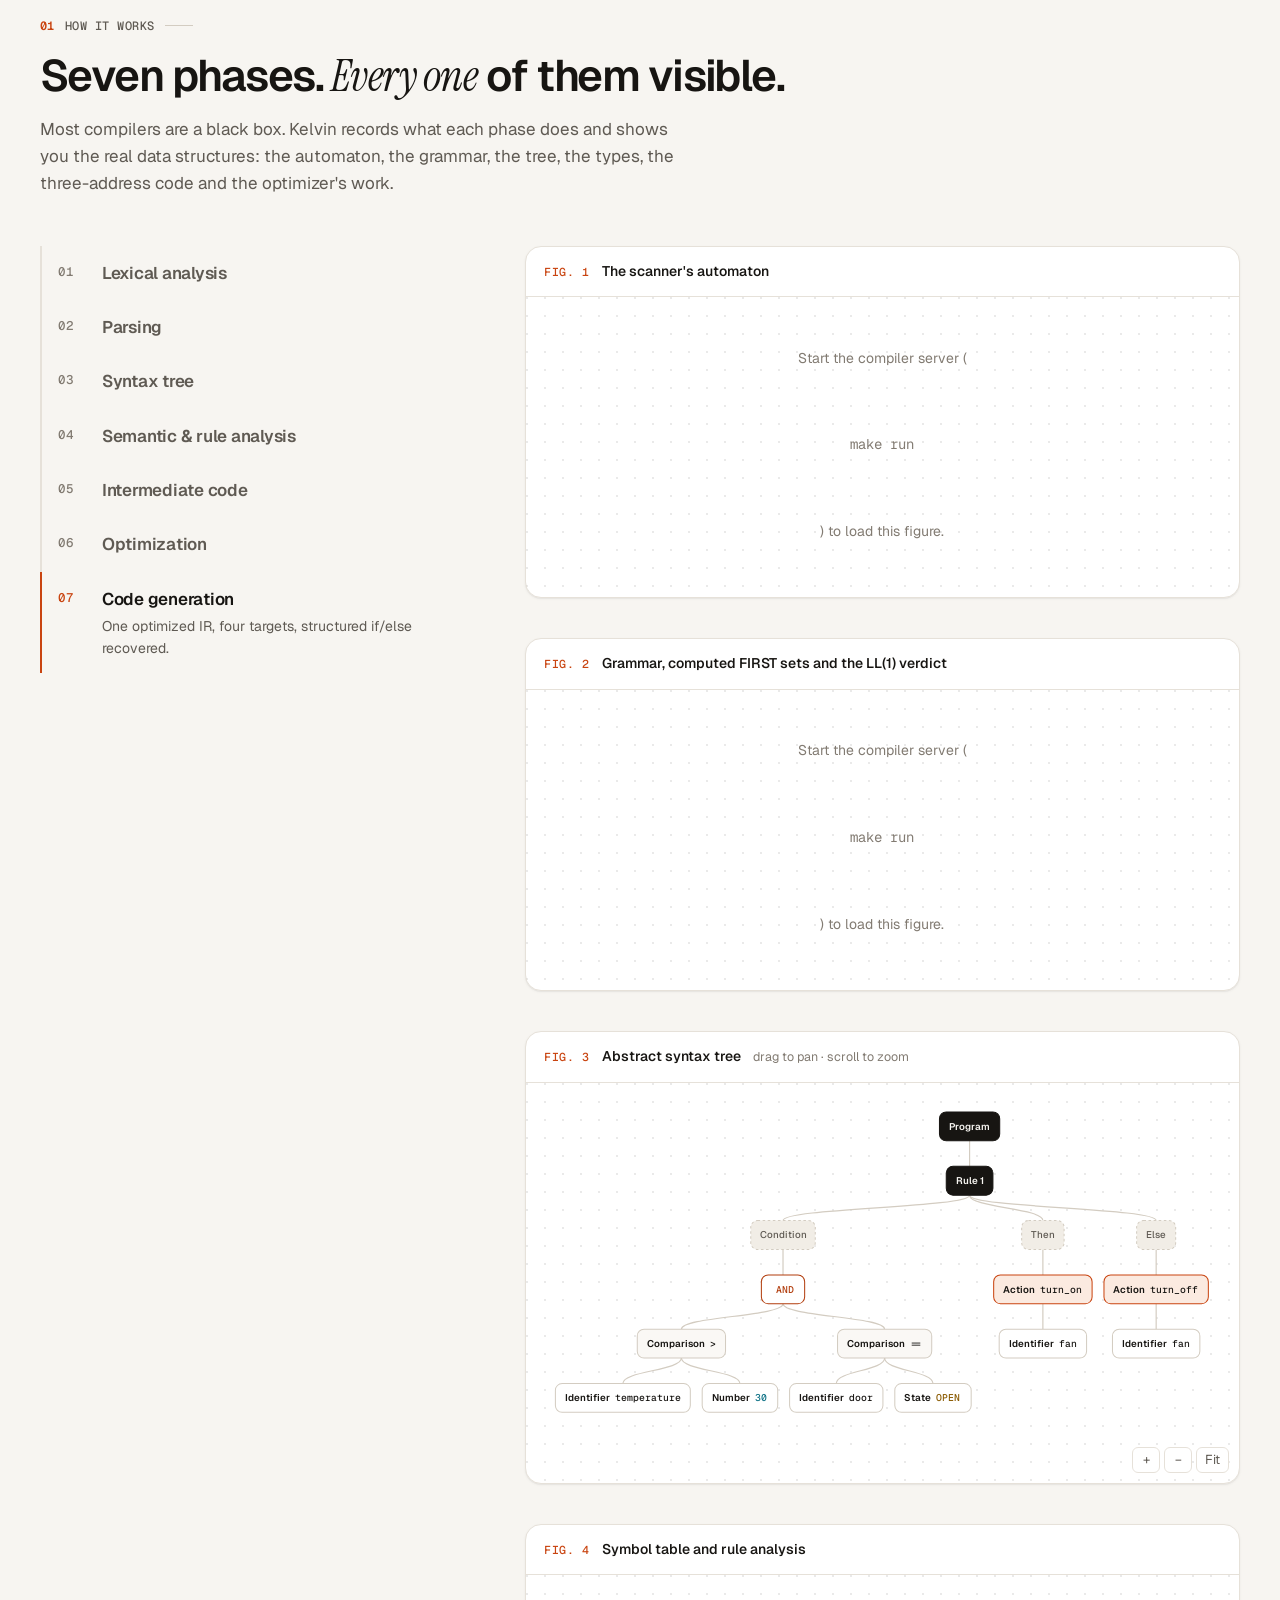
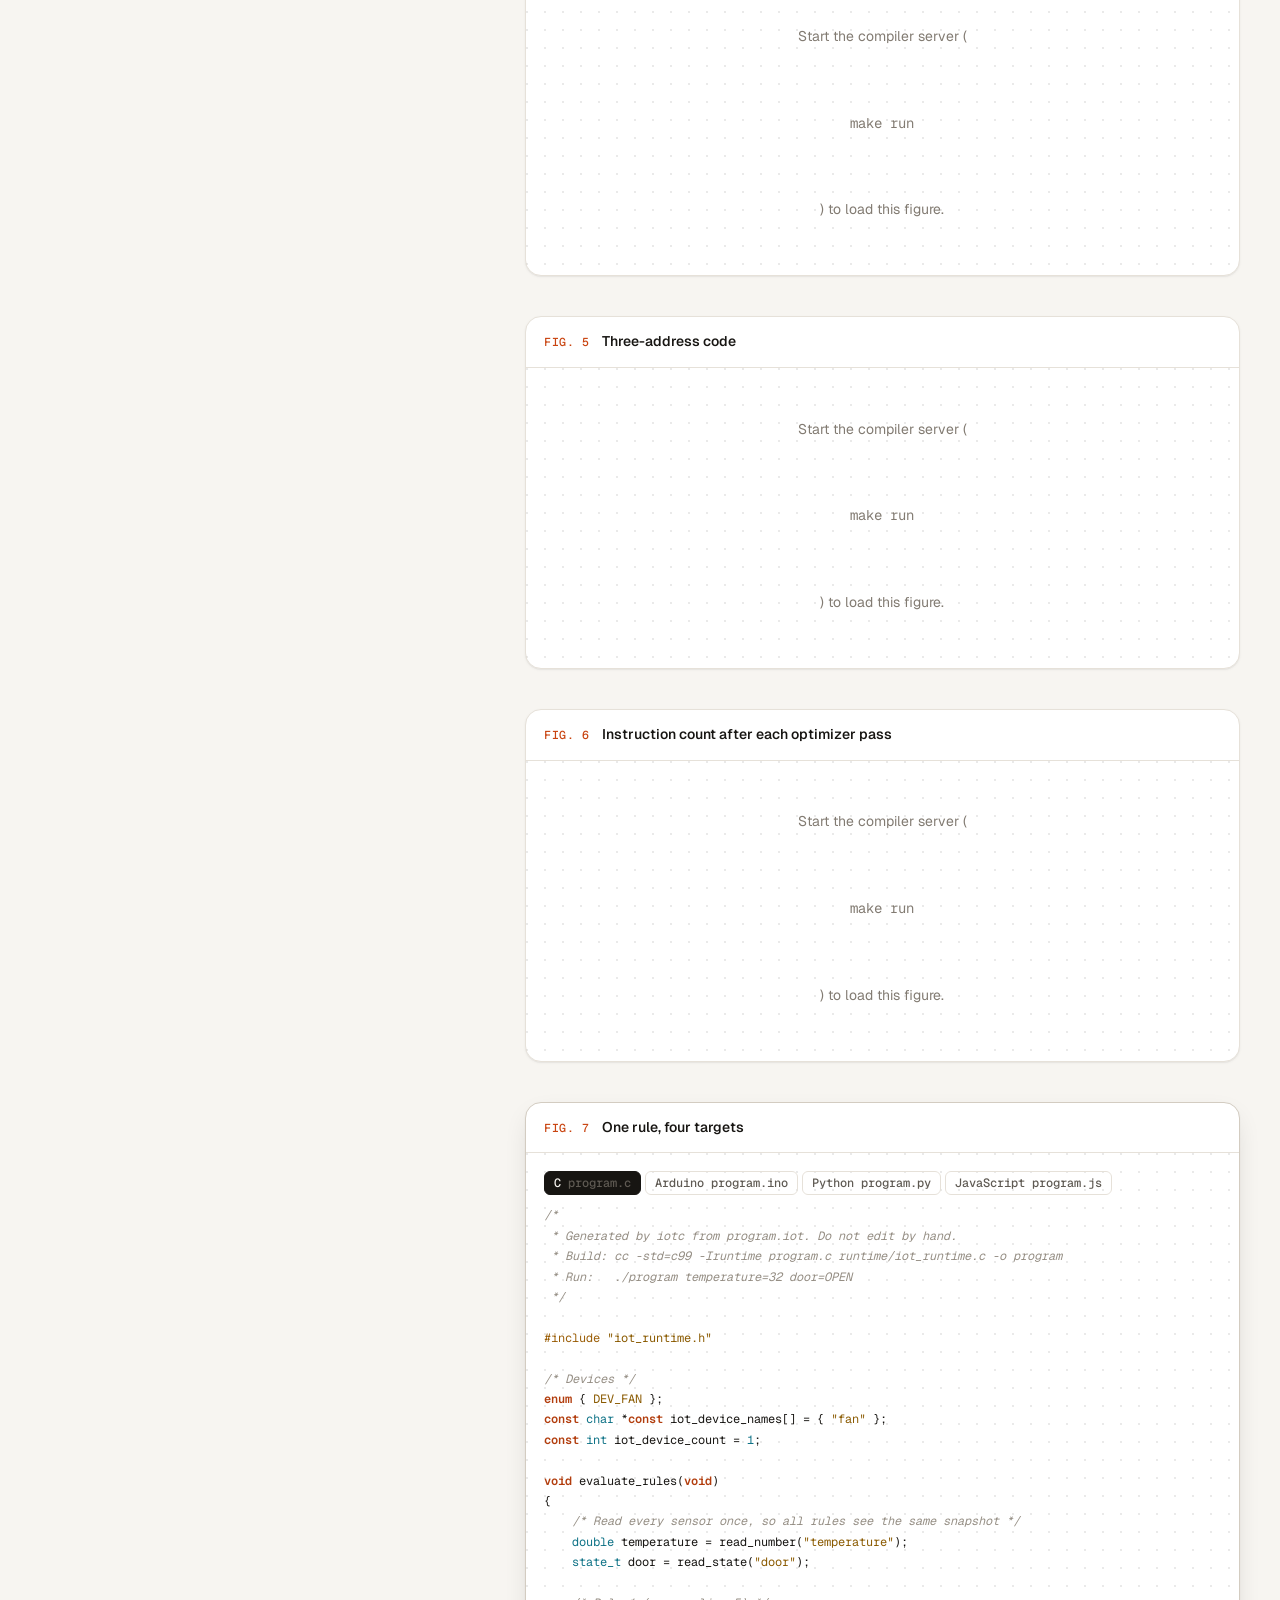
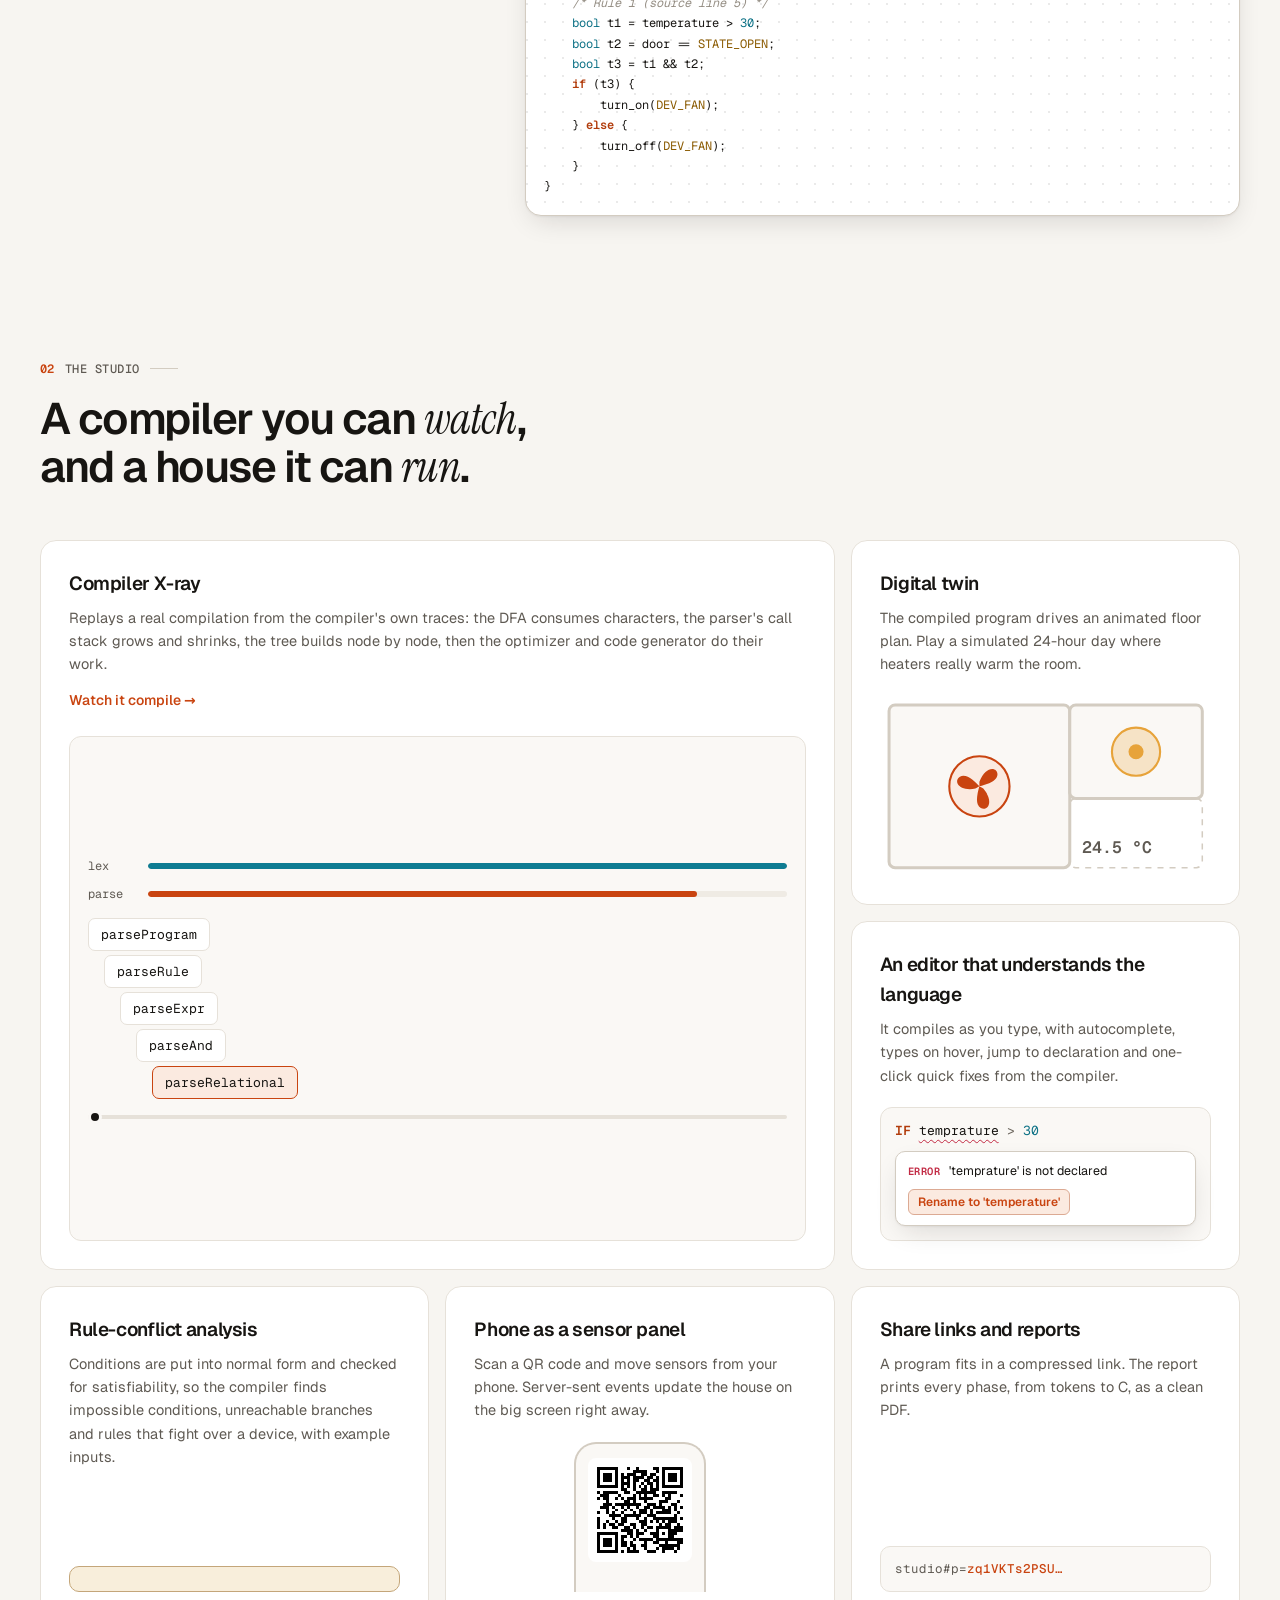
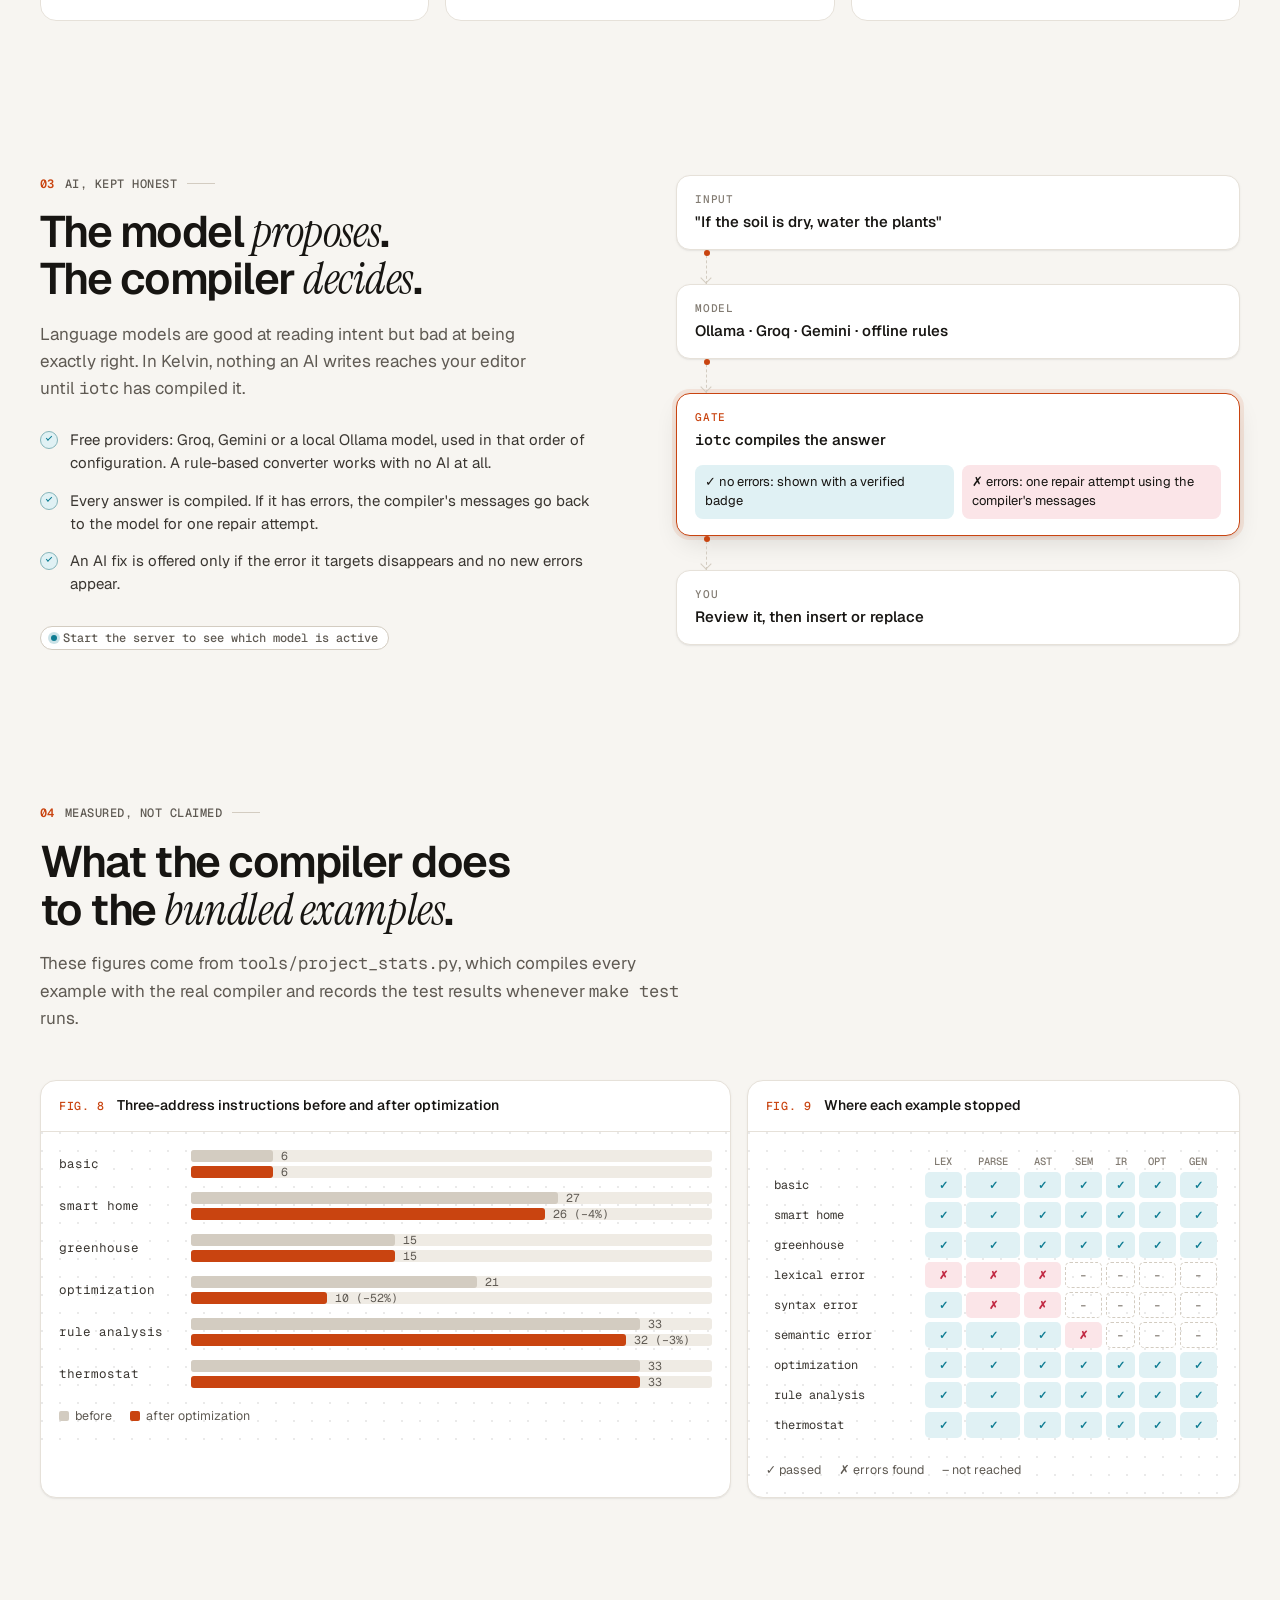
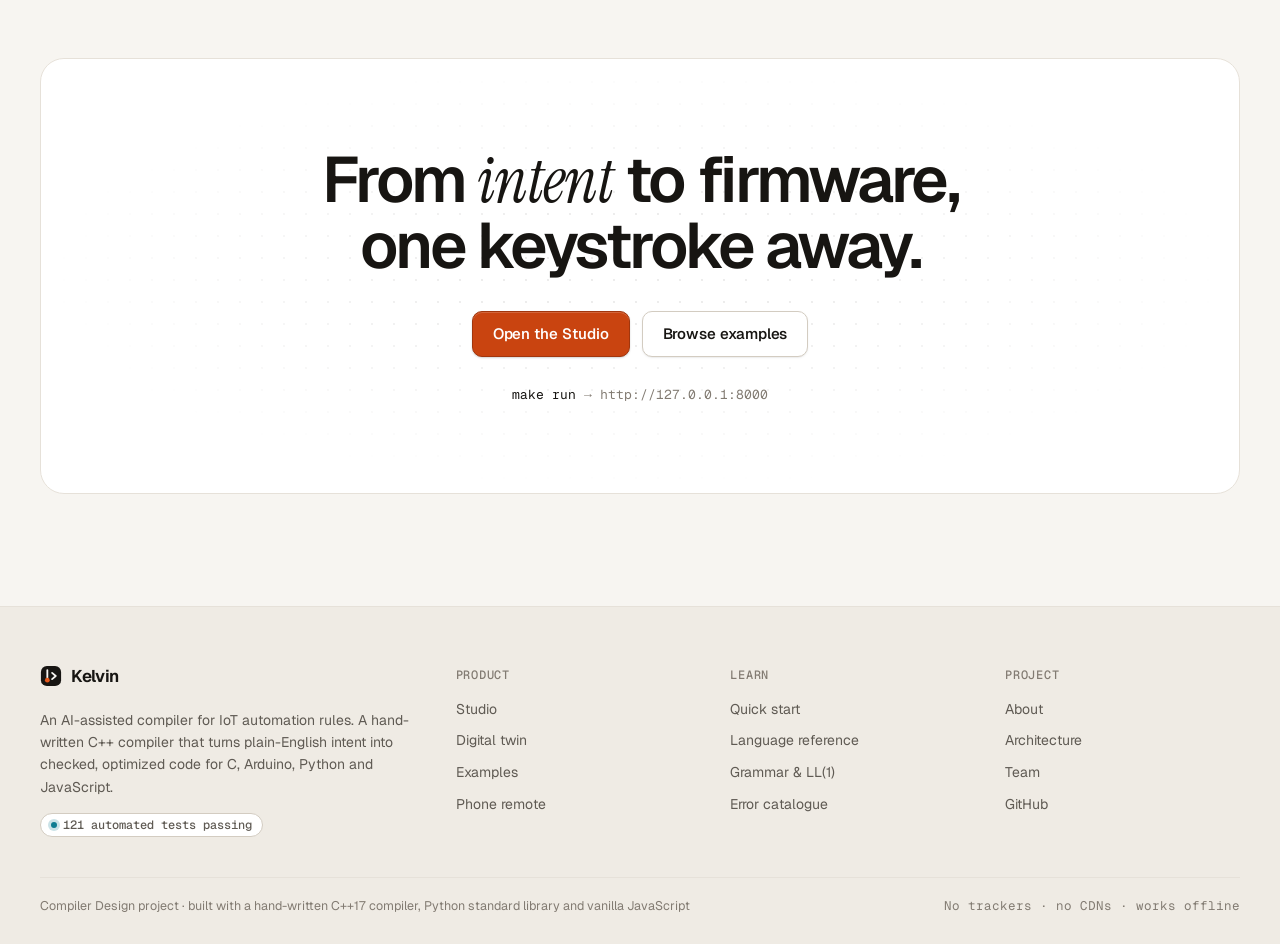
==== commit f900b105: "Links work with any server; AI answers must keep the sentence's meaning - Site links point at the re" ====
--- a/web/index.html
+++ b/web/index.html
@@ -11,7 +11,7 @@
   <script>
     try { var t = localStorage.getItem("iotc-theme"); if (t === "light" || t === "dark") document.documentElement.dataset.theme = t; } catch (e) {}
     // Old share links pointed at the root page; the program now opens in the Studio.
-    if (/^#p=/.test(location.hash)) location.replace("/studio" + location.hash);
+    if (/^#p=/.test(location.hash)) location.replace("studio.html" + location.hash);
   </script>
   <link rel="preload" href="fonts/geist.woff2" as="font" type="font/woff2" crossorigin>
   <link rel="preload" href="fonts/instrument-serif-italic.woff2" as="font" type="font/woff2" crossorigin>
@@ -30,7 +30,7 @@
     <!-- Hero: headline + a live compiler demo -->
     <section class="hero">
       <div class="container hero-copy">
-        <a class="hero-tag" href="/docs#ai">
+        <a class="hero-tag" href="docs.html#ai">
           <span class="badge ember"><i class="led"></i><span id="aiTag">AI</span></span>
           <span>Runs offline with a local model. Every AI answer is re-checked by the compiler.</span>
           <svg viewBox="0 0 24 24" width="14" height="14" fill="none" stroke="currentColor" stroke-width="2" stroke-linecap="round" stroke-linejoin="round"><path d="M9 6l6 6-6 6"/></svg>
@@ -38,9 +38,9 @@
         <h1 class="display">Write a <em>sentence</em>.<br>Ship <em>firmware</em>.</h1>
         <p class="lede">Kelvin is an AI-assisted compiler for IoT automation. Describe a rule in plain English, and a hand-written C++ compiler checks it through seven phases and generates code for C, Arduino, Python and JavaScript.</p>
         <div class="hero-ctas">
-          <a class="btn btn-primary btn-lg" href="/studio">Open the Studio
+          <a class="btn btn-primary btn-lg" href="studio.html">Open the Studio
             <svg viewBox="0 0 24 24" width="16" height="16" fill="none" stroke="currentColor" stroke-width="2" stroke-linecap="round" stroke-linejoin="round"><path d="M5 12h14M13 6l6 6-6 6"/></svg></a>
-          <a class="btn btn-lg" href="/docs">Read the docs</a>
+          <a class="btn btn-lg" href="docs.html">Read the docs</a>
         </div>
       </div>
 
@@ -164,7 +164,7 @@
           <div class="tile-copy">
             <h3>Compiler X-ray</h3>
             <p>Replays a real compilation from the compiler's own traces: the DFA consumes characters, the parser's call stack grows and shrinks, the tree builds node by node, then the optimizer and code generator do their work.</p>
-            <a class="tile-link" href="/studio">Watch it compile →</a>
+            <a class="tile-link" href="studio.html">Watch it compile →</a>
           </div>
           <div class="xray-art" aria-hidden="true">
             <div class="xa-row"><span class="xa-k">lex</span><span class="xa-bar"><i style="--w:100%"></i></span></div>
@@ -223,7 +223,7 @@
             <h3>Share links and reports</h3>
             <p>A program fits in a compressed link. The report prints every phase, from tokens to C, as a clean PDF.</p>
           </div>
-          <div class="share-art mono" aria-hidden="true"><span>/studio#p=</span><b>zq1VKTs2PSU…</b></div>
+          <div class="share-art mono" aria-hidden="true"><span>studio#p=</span><b>zq1VKTs2PSU…</b></div>
         </article>
       </div>
     </section>
@@ -277,8 +277,8 @@
     <section class="cta container" data-reveal>
       <h2>From <em>intent</em> to firmware,<br>one keystroke away.</h2>
       <div class="hero-ctas">
-        <a class="btn btn-primary btn-lg" href="/studio">Open the Studio</a>
-        <a class="btn btn-lg" href="/examples">Browse examples</a>
+        <a class="btn btn-primary btn-lg" href="studio.html">Open the Studio</a>
+        <a class="btn btn-lg" href="examples.html">Browse examples</a>
       </div>
       <p class="cta-run mono">make run <span>→ http://127.0.0.1:8000</span></p>
     </section>
